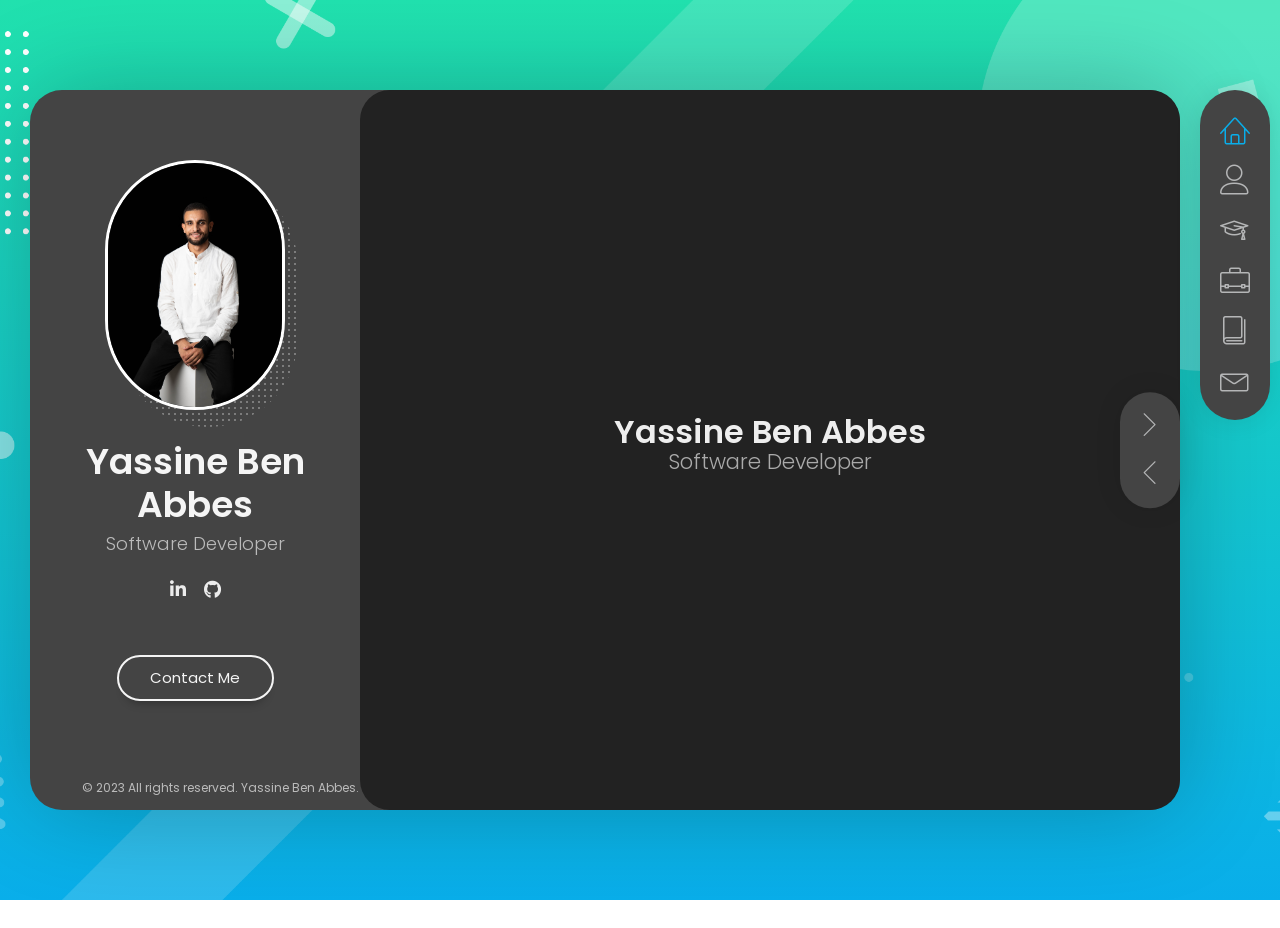
==== index.html @ 34793ca0 "first blog commit" ====
<!DOCTYPE html>
<html lang="en" class="no-js">
  <head>
    <meta charset="UTF-8">
    <meta http-equiv="X-UA-Compatible" content="IE=edge"> 
    <title>Yassine Ben Abbes - Portfolio</title>
    <meta name="viewport" content="width=device-width, initial-scale=1">
    <meta name="description" content="Yassine Ben Abbes - Web Developer Portfolio">
    <meta name="keywords" content="web developer, portfolio, Yassine Ben Abbes">
    <meta name="author" content="Yassine Ben Abbes">
    <link rel="shortcut icon" href="favicon.ico">



    <link rel="stylesheet" href="css/reset.css" type="text/css">
    <link rel="stylesheet" href="css/bootstrap-grid.min.css" type="text/css">
    <link rel="stylesheet" href="css/animations.css" type="text/css">
    <link rel="stylesheet" href="css/perfect-scrollbar.css" type="text/css">
    <link rel="stylesheet" href="css/owl.carousel.css" type="text/css">
    <link rel="stylesheet" href="css/magnific-popup.css" type="text/css">
    <link rel="stylesheet" href="css/main.css" type="text/css">

    <script src="js/modernizr.custom.js"></script>
  </head>

  <body>
    <!-- Animated Background -->
    <div class="lm-animated-bg" style="background-image: url(img/main_bg.png);"></div>
    <!-- /Animated Background -->

    <!-- Loading animation -->
    <div class="preloader">
      <div class="preloader-animation">
        <div class="preloader-spinner"></div>
      </div>
    </div>
    <!-- /Loading animation -->

    <div class="page">
      <div class="page-content">
        
        <header id="site_header" class="header mobile-menu-hide">
          <div class="header-content">
            <div class="header-photo">
              <img src="img/profile.jpg" alt="Yassine ben abbes">
            </div>
            <div class="header-titles">
              <h2>Yassine Ben Abbes</h2>
              <h4>Software Developer</h4>
            </div>
          </div>
          
          <ul class="main-menu">
            <li class="active">
              <a href="#home" class="nav-anim">
                <span class="menu-icon lnr lnr-home"></span>
                <span class="link-text">Home</span>
              </a>
            </li>
            <li>
              <a href="#about-me" class="nav-anim">
                <span class="menu-icon lnr lnr-user"></span>
                <span class="link-text">About Me</span>
              </a>
            </li>
            <li>
              <a href="#resume" class="nav-anim">
                <span class="menu-icon lnr lnr-graduation-hat"></span>
                <span class="link-text">Resume</span>
              </a>
            </li>
            <li>
              <a href="#portfolio" class="nav-anim">
                <span class="menu-icon lnr lnr-briefcase"></span>
                <span class="link-text">Portfolio</span>
              </a>
            </li>
            <li>
              <a href="#blog" class="nav-anim">
                <span class="menu-icon lnr lnr-book"></span>
                <span class="link-text">Blog</span>
              </a>
            </li>
            <li>
              <a href="#contact" class="nav-anim">
                <span class="menu-icon lnr lnr-envelope"></span>
                <span class="link-text">Contact</span>
              </a>
            </li>
          </ul>
          
          <div class="social-links">
            <ul>
              <li><a href="https://www.linkedin.com/in/yassine-benabbes/" target="_blank" rel="noopener noreferrer"><i class="fab fa-linkedin-in"></i></a></li>
              <li><a href="https://github.com/yassinebenabbes" target="_blank" rel="noopener noreferrer"><i class="fab fa-github"></i></a></li>
            </ul>
          </div>
          
          <div class="header-buttons">
            <a href="#contact" class="btn btn-primary">Contact Me</a>
          </div>
          
          <div class="copyrights">
            &copy; 2023 All rights reserved. Yassine Ben Abbes.
          </div>
        </header>
        
        <!-- Rest of your website content goes here -->
        
    

          <!-- Mobile Navigation -->
          <div class="menu-toggle">
            <span></span>
            <span></span>
            <span></span>
          </div>
          <!-- End Mobile Navigation -->

          <!-- Arrows Nav -->
          <div class="container">
          <div class="lmpixels-arrows-nav">
            <div class="lmpixels-arrow-right"><i class="lnr lnr-chevron-right"></i></div>
            <div class="lmpixels-arrow-left"><i class="lnr lnr-chevron-left"></i></div>
          </div>
          </div>
          <!-- End Arrows Nav -->

          <div class="content-area">
            <div class="animated-sections">
              <!-- Home Subpage -->
              <section data-id="home" class="animated-section start-page">
                <div class="section-content vcentered">
                  <div class="row">
                    <div class="col-sm-12 col-md-12 col-lg-12">
                      <div class="title-block">
                        <h1>Yassine Ben Abbes</h1>
                        <div class="owl-carousel text-rotation">
                          <div class="item">
                            <div class="sp-subtitle">Software Developer</div>
                          </div>
                          <div class="item">
                            <div class="sp-subtitle">Frontend Developer</div>
                          </div>
                          <div class="item">
                            <div class="sp-subtitle">Backend Developer</div> 
                          </div>
                        </div>
                      </div>
                    </div>
                  </div>
                </div>
              </section>
              <!-- End of Home Subpage -->

              <!-- About Me Subpage -->
              <section data-id="about-me" class="animated-section">
                <div class="page-title">
                  <h2>About <span>Me</span></h2>
                </div>
              
                <div class="section-content">
                  <!-- Personal Information -->
                  <div class="row">
                    <div class="col-xs-12 col-sm-7">
                      <p>Welcome to my portfolio website! I'm Yassine, a passionate and dedicated software developer with 3 years of experience. I have a deep love for coding and a strong desire to create innovative solutions that make a positive impact on people's lives.</p>
                    </div>
              
                    <div class="col-xs-12 col-sm-5">
                      <div class="info-list">
                        <ul>
                          <li>
                            <span class="title">Age</span>
                            <span class="value">24</span>
                          </li>
              
                          <li>
                            <span class="title">Residence</span>
                            <span class="value">France</span>
                          </li>
              
                          <li>
                            <span class="title">Email</span> <!-- Corrected spelling from "e-mail" to "Email" -->
                            <span class="value">Benabbesy41@gmail.com</span>
                          </li>
              
                          <li>
                            <span class="title">Phone</span>
                            <span class="value">+33 7 48 34 72 83</span>
                          </li>
                        </ul>
                      </div>
                    </div>
                  </div>
                  <!-- End of Personal Information -->
              
                  <div class="white-space-50"></div>
              
                  <!-- Services -->
                  <div class="row">
                    <div class="col-xs-12 col-sm-12">
                      <div class="block-title">
                        <h3>What <span>I Do</span></h3>
                      </div>
                    </div>
                  </div>
              
                  <div class="row">
                    <div class="col-xs-12 col-sm-6">
                      <div class="col-inner">
                        <div class="info-list-w-icon">
                          <div class="info-block-w-icon">
                            <div class="ci-icon">
                              <i class="lnr lnr-screen"></i>
                            </div>
                            <div class="ci-text">
                              <h4>Full-Stack Development</h4>
                              <p>I specialize in creating end-to-end web applications, seamlessly combining the front-end user interface with a robust and scalable back-end architecture. From designing intuitive user experiences to implementing efficient database management, I ensure a comprehensive solution that meets the needs of both clients and end-users.</p>
                            </div>
                          </div>
                          <div class="info-block-w-icon">
                            <div class="ci-icon">
                              <i class="lnr lnr-code"></i>
                            </div>
                            <div class="ci-text">
                              <h4>API Development and Integration</h4>
                              <p>I specialize in building robust APIs and integrating them seamlessly with various systems. By designing and implementing APIs, I enable efficient data exchange, integration with third-party services, and the creation of powerful and scalable applications. I pay meticulous attention to security, documentation, and performance optimization to ensure the smooth flow of data between different platforms.</p>
                            </div>
                          </div>
                        </div>
                      </div>
                    </div>
              
                    <div class="col-xs-12 col-sm-6">
                      <div class="col-inner">
                        <div class="info-list-w-icon">
                          <div class="info-block-w-icon">
                            <div class="ci-icon">
                              <i class="lnr lnr-smartphone"></i>
                            </div>
                            <div class="ci-text">
                              <h4>Mobile App Development</h4>
                              <p>With a focus on creating exceptional user experiences, I develop innovative and feature-rich mobile applications for both iOS and Android platforms. Leveraging the latest tools and technologies, I transform ideas into fully functional apps that are intuitive, visually appealing, and optimized for performance.</p>
                            </div>
                          </div>
                          <div class="info-block-w-icon">
                            <div class="ci-icon">
                              <i class="lnr lnr-database"></i>
                            </div>
                            <div class="ci-text">
                              <h4>Database Management</h4>
                              <p>I design and optimize database architectures, ensuring efficient data storage, retrieval, and management for scalable applications.</p>
                            </div>
                          </div>
                        </div>
                      </div>
                    </div>
                  </div>
                  <!-- End of Services -->
              
                  <div class="white-space-20"></div>
              
                  <!-- Testimonials -->
                  <!-- You can add a testimonials section here if desired -->
                  <!-- End of Testimonials -->
              
                  <!-- Clients -->
                  <!-- 
                  <div class="row">
                    <div class="col-xs-12 col-sm-12">
                      <div class="block-title">
                        <h3>Clients</h3>
                      </div>
                    </div>
                  </div>
              
                  <div class="row">
                    <div class="col-xs-12 col-sm-12">
                      <div class="clients owl-carousel">
                        <div class="client-block">
                          <a href="#" target="_blank" title="Logo">
                            <img src="img/clients/client-1.png" alt="Logo">
                          </a>
                        </div>
              
                        <div class="client-block">
                          <a href="#" target="_blank" title="Logo">
                            <img src="img/clients/client-2.png" alt="Logo">
                          </a>
                        </div>
              
                        <div class="client-block">
                          <a href="#" target="_blank" title="Logo">
                            <img src="img/clients/client-3.png" alt="Logo">
                          </a>
                        </div>
              
                        <div class="client-block">
                          <a href="#" target="_blank" title="Logo">
                            <img src="img/clients/client-4.png" alt="Logo">
                          </a>
                        </div>
              
                        <div class="client-block">
                          <a href="#" target="_blank" title="Logo">
                            <img src="img/clients/client-5.png" alt="Logo">
                          </a>
                        </div>
              
                        <div class="client-block">
                          <a href="#" target="_blank" title="Logo">
                            <img src="img/clients/client-6.png" alt="Logo">
                          </a>
                        </div>
              
                        <div class="client-block">
                          <a href="#" target="_blank" title="Logo">
                            <img src="img/clients/client-7.png" alt="Logo">
                          </a>
                        </div>
                      </div>
                    </div>
                  </div> 
                  -->
                  <!-- End of Clients -->
              
                  <!-- Pricing -->
                  <!-- 
                  <div class="row">
                    <div class="col-xs-12 col-sm-12">
                      <div class="block-title">
                        <h3>Pricing</h3>
                      </div>
                    </div>
                  </div>
              
                  <div class="row">
                    <div class="col-xs-12 col-sm-12">
                      <div class="fw-pricing clearfix row">
                        <div class="fw-package-wrap col-md-6">
                          <div class="fw-package">
                            <div class="fw-heading-row">
                              <span>Silver</span>
                            </div>
                            <div class="fw-pricing-row">
                              <span>$64</span>
                              <small>per month</small>
                            </div>
                            <div class="fw-button-row">
                              <a href="#" target="_self" class="btn btn-secondary">Free Trial</a>
                            </div>
                            <div class="fw-default-row">Lorem ipsum dolor</div>
                            <div class="fw-default-row">Pellentesque scelerisque</div>
                            <div class="fw-default-row">Morbi eu sagittis</div>
                          </div>
                        </div>
                        <div class="fw-package-wrap col-md-6 highlight-col">
                          <div class="fw-package">
                            <div class="fw-heading-row">
                              <span>Gold</span>
                            </div>
                            <div class="fw-pricing-row">
                              <span>$128</span>
                              <small>per month</small>
                            </div>
                            <div class="fw-button-row">
                              <a href="#" target="_self" class="btn btn-primary">Free Trial</a>
                            </div>
                            <div class="fw-default-row">Lorem ipsum dolor</div>
                            <div class="fw-default-row">Pellentesque scelerisque</div>
                            <div class="fw-default-row">Morbi eu sagittis</div>
                            <div class="fw-default-row">Donec non diam</div>
                            <div class="fw-default-row"></div>
                          </div>
                        </div>
                      </div>
                    </div>
                  </div> 
                  -->
                  <!-- End of Pricing -->
              
                  <div class="white-space-50"></div>
              
                  <!-- Fun Facts -->
                  <div class="row">
                    <div class="col-xs-12 col-sm-12">
                      <div class="block-title">
                        <h3>Fun <span>Facts</span></h3>
                      </div>
                    </div>
                  </div>
              
                  <div class="row">
                    <div class="col-xs-12 col-sm-4">
                      <div class="fun-fact gray-default">
                        <i class="lnr lnr-heart"></i>
                        <h4>Happy Clients</h4>
                        <span class="fun-fact-block-value">18</span>
                        <span class="fun-fact-block-text"></span>
                      </div>
                    </div>
              
                    <div class="col-xs-12 col-sm-4">
                      <div class="fun-fact gray-default">
                        <i class="lnr lnr-clock"></i>
                        <h4>Working Hours</h4>
                        <span class="fun-fact-block-value">8760</span>
                        <span class="fun-fact-block-text"></span>
                      </div>
                    </div>
              
                    <div class="col-xs-12 col-sm-4">
                      <div class="fun-fact gray-default">
                        <i class="lnr lnr-cloud-upload"></i>
                        <h4>Contributions</h4>
                        <span class="fun-fact-block-value">827</span>
                        <span class="fun-fact-block-text"></span>
                      </div>
                    </div>
                  </div>
                  <!-- End of Fun Facts -->
              
                </div>
              </section>
              
              <!-- End of About Me Subpage -->

              <!-- Resume Subpage -->
              <section data-id="resume" class="animated-section">
                <div class="page-title">
                  <h2>Resume</h2>
                </div>

                <div class="section-content">

                  <div class="row">
                    <div class="col-xs-12 col-sm-7">

                      <div class="block-title">
                        <h3>Education</h3>
                      </div>
                      <div class="timeline timeline-second-style clearfix">

                      <div class="timeline-item clearfix">
                        <div class="left-part">
                          <h5 class="item-period">2023 - Current</h5>
                          <span class="item-company">Université Toulouse - Jean Jaurès, France</span>
                        </div>
                        <div class="divider"></div>
                        <div class="right-part">
                          <h4 class="item-title">Master 2</h4>
                          <p>Ingénierie de l'Information Numérique (I2N).</p>
                        </div>
                      </div>
                        <div class="timeline-item clearfix">
                          <div class="left-part">
                            <h5 class="item-period">2021</h5>
                            <span class="item-company">Nanjing University of Posts and Telecommunications, CHINA</span>
                          </div>
                          <div class="divider"></div>
                          <div class="right-part">
                            <h4 class="item-title">Master</h4>
                            <p>Computer Science & Technology Research Area Ai-Natural Language Processing</p>
                          </div>
                        </div>

                        <div class="timeline-item clearfix">
                          <div class="left-part">
                            <h5 class="item-period">2020</h5>
                            <span class="item-company">Mohammed V University in Rabat, Morocco</span>
                          </div>
                          <div class="divider"></div>
                          <div class="right-part">
                            <h4 class="item-title">Master 1</h4>
                            <p>Intelligent Processing System IPS.</p>
                          </div>
                        </div>
                        <div class="timeline-item clearfix">
                          <div class="left-part">
                            <h5 class="item-period">2019-2020</h5>
                            <span class="item-company">Higher School of Technology Sale, Morocco</span>
                          </div>
                          <div class="divider"></div>
                          <div class="right-part">
                            <h4 class="item-title">Bachelor</h4>
                            <p>Information System and Big data.</p>
                          </div>
                        </div>
                        <div class="timeline-item clearfix">
                          <div class="left-part">
                            <h5 class="item-period">2017-2029</h5>
                            <span class="item-company">Technical High School Settat, Morocco</span>
                          </div>
                          <div class="divider"></div>
                          <div class="right-part">
                            <h4 class="item-title">Advanced Technician's Certificate</h4>
                            <p>Information Systems Development</p>
                          </div>
                        </div>
                      </div>
                      

                      <div class="white-space-50"></div>

                      <div class="block-title">
                        <h3>Experience</h3>
                      </div>

                      <div class="timeline timeline-second-style clearfix">
                        <div class="timeline-item clearfix">
                          <div class="left-part">
                            <h5 class="item-period">September 2022</h5>
                            <span class="item-company">Digitalent</span>
                          </div>
                          <div class="divider"></div>
                          <div class="right-part">
                            <h4 class="item-title">Full Stack Developer</h4>
                            <p>Implementation of a Web Interface Architecture. Involved in the design of new features and the continuous improvement of the platform.
                              Developing the back-end part & front-end part to visualize the results of the solutions developed on the platform (graphs and result renderings).
                             Development skills using technologies like #Python #Flask #NuxtJS and #Devops.</p>
                          </div>
                        </div>
                        <div class="timeline-item clearfix">
                          <div class="left-part">
                            <h5 class="item-period">May 2022 - Jun 2022</h5>
                            <span class="item-company">SPS Technology, Freelance</span>
                          </div>
                          <div class="divider"></div>
                          <div class="right-part">
                            <h4 class="item-title">Full Stack Developer</h4>
                            <p>Development of an Easy-to-Use, Robust, and Modern Inventory Management Mobile Application and Website. <br>
                              Development skills using technologies like #Flutter #Laravel Lumen #Vue.js.
                            </p>
                          </div>
                        </div>

                        <div class="timeline-item clearfix">
                          <div class="left-part">
                            <h5 class="item-period">Jan 2022 - Apr 2022</h5>
                            <span class="item-company">MS INVEST (STILL MAROC), Freelance</span>
                          </div>
                          <div class="divider"></div>
                          <div class="right-part">
                            <h4 class="item-title">Full Stack Developer</h4>
                            <p>Development of a Mobile Application and Website for MS INVEST, Official Distributor of the German Brand STILL. This Solution Provides Personalized After-Sales Service
                              <br>
                              Development skills using technologies like #Flutter #Laravel Lumen #Vue.js.
                            </p>
                          </div>
                        </div>
                        
                        <div class="timeline-item clearfix">
                          <div class="left-part">
                            <h5 class="item-period">Dec 2021 - Feb 2022</h5>
                            <span class="item-company">After school, Freelance</span>
                          </div>
                          <div class="divider"></div>
                          <div class="right-part">
                            <h4 class="item-title">Web Developer</h4>
                            <p>Development and Implementation of an e-Learning Platform
                              <br>
                              Development skills using technologies like #Laravel #Vue.js.
                            </p>
                          </div>
                        </div>
                      </div>

                    </div>

                    <!-- Skills & Certificates -->
                    <div class="col-xs-12 col-sm-5">
                      <!-- Design Skills -->
                      <div class="block-title">
                        <h3>Programming <span>Languages</span></h3>
                      </div>

                      <div class="skills-info skills-second-style">
                        <!-- Skill 1 -->
                        <div class="skill clearfix">
                          <h4>JavaScript</h4>
                          <div class="skill-value">85%</div>
                        </div>
                        <div class="skill-container skill-1">
                          <div class="skill-percentage"></div>
                        </div>
                        <!-- End of Skill 1 -->
                        
                        <!-- Skill 2 -->
                        <div class="skill clearfix">
                          <h4>Python</h4>
                          <div class="skill-value">92%</div>
                        </div>
                        <div class="skill-container skill-2">
                          <div class="skill-percentage"></div>
                        </div>
                        <!-- End of Skill 2 -->
                        
                        <!-- Skill 3 -->
                        <div class="skill clearfix">
                          <h4>Java</h4>
                          <div class="skill-value">76%</div>
                        </div>
                        <div class="skill-container skill-3">
                          <div class="skill-percentage"></div>
                        </div>
                        <!-- End of Skill 3 -->
                        
                        <!-- Skill 4 -->
                        <div class="skill clearfix">
                          <h4>PHP</h4>
                          <div class="skill-value">87%</div>
                        </div>
                        <div class="skill-container skill-3">
                          <div class="skill-percentage"></div>
                        </div>
                        <!-- End of Skill 4 -->
                        <div class="skill clearfix">
                          <h4>C</h4>
                          <div class="skill-value">93%</div>
                        </div>
                        <div class="skill-container skill-3">
                          <div class="skill-percentage"></div>
                        </div>
                      </div>
                      <!-- End of Design Skills -->

                      <div class="white-space-10"></div>

                      <!-- Coding Skills -->
                      <div class="block-title">
                        <h3>Web  <span>Development</span></h3>
                      </div>
                      
                      <div class="skills-info skills-second-style">
                        <!-- Skill 5 -->
                        <div class="skill clearfix">
                          <h4>HTML5/CSS3</h4>
                          <div class="skill-value">95%</div>
                        </div>
                        <div class="skill-container skill-5">
                          <div class="skill-percentage"></div>
                        </div>
                        <!-- End of Skill 5 -->

                        <!-- Skill 6 -->
                        <div class="skill clearfix">
                          <h4>JavaScript frameworks (VUE.JS)</h4>
                          <div class="skill-value">90%</div>
                        </div>
                        <div class="skill-container skill-6">
                          <div class="skill-percentage"></div>
                        </div>
                        <!-- End of Skill 6 -->
                        
                        <!-- Skill 7 -->
                        <div class="skill clearfix">
                          <h4>Responsive web design</h4>
                          <div class="skill-value">85%</div>
                        </div>
                        <div class="skill-container skill-7">
                          <div class="skill-percentage"></div>
                        </div>
                        <!-- End of Skill 7 -->
                        
                        <!-- Skill 8 -->
                        <div class="skill clearfix">
                          <h4>RESTful APIs</h4>
                          <div class="skill-value">91%</div>
                        </div>
                        <div class="skill-container skill-8">
                          <div class="skill-percentage"></div>
                        </div>
                        <!-- End of Skill 8 -->

                        <!-- Skill 9 -->
                      
                        <!-- End of Skill 9 -->
                      </div>
                      <!-- End of Coding Skills -->
                      

                      <div class="white-space-10"></div>

                      <!-- Coding Skills -->
                      <div class="block-title">
                        <h3>Backend   <span>Development</span></h3>
                      </div>
                      
                      <div class="skills-info skills-second-style">
                        <!-- Skill 5 -->
                        <div class="skill clearfix">
                          <h4>PHP, Laravel, Laravel Lumen</h4>
                          <div class="skill-value">91%</div>
                        </div>
                        <div class="skill-container skill-5">
                          <div class="skill-percentage"></div>
                        </div>
                        <!-- End of Skill 5 -->

                        <!-- Skill 6 -->
                        <div class="skill clearfix">
                          <h4>Node.Js, Express.Js</h4>
                          <div class="skill-value">70%</div>
                        </div>
                        <div class="skill-container skill-6">
                          <div class="skill-percentage"></div>
                        </div>
                        <!-- End of Skill 6 -->
                        
                        <!-- Skill 7 -->
                        <div class="skill clearfix">
                          <h4>Database management (SQL, MongoDB)</h4>
                          <div class="skill-value">85%</div>
                        </div>
                        <div class="skill-container skill-7">
                          <div class="skill-percentage"></div>
                        </div>
                        <!-- End of Skill 7 -->
                        
                        <!-- Skill 8 -->
                        <div class="skill clearfix">
                          <h4>API development</h4>
                          <div class="skill-value">91%</div>
                        </div>
                        <div class="skill-container skill-8">
                          <div class="skill-percentage"></div>
                        </div>
                        <!-- End of Skill 8 -->

                        <!-- Skill 9 -->
                      
                        <!-- End of Skill 9 -->
                      </div>
                      <!-- End of Coding Skills -->

                      
                      <div class="white-space-10"></div>

                      <!-- Coding Skills -->
                      <div class="block-title">
                        <h3>Mobile App   <span>Development</span></h3>
                      </div>
                      
                      <div class="skills-info skills-second-style">
                        <!-- Skill 5 -->
                        <div class="skill clearfix">
                          <h4>Cross-platform frameworks (Flutter)</h4>
                          <div class="skill-value">91%</div>
                        </div>
                        <div class="skill-container skill-5">
                          <div class="skill-percentage"></div>
                        </div>
                        <!-- End of Skill 5 -->

                        <!-- Skill 6 -->
                        
                        <!-- End of Skill 6 -->
                        
                        <!-- Skill 7 -->
                        
                        <!-- End of Skill 7 -->
                        
                        <!-- Skill 8 -->
                        
                        <!-- End of Skill 8 -->

                      <div class="white-space-10"></div>

                      <!-- Coding Skills -->
                      <div class="block-title">
                        <h3>Dev   <span>Ops</span></h3>
                      </div>
                      
                      <div class="skills-info skills-second-style">
                        <!-- Skill 5 -->
                        <div class="skill clearfix">
                          <h4>Continuous Integration and Continuous Deployment (CI/CD)</h4>
                          <div class="skill-value">91%</div>
                        </div>
                        <div class="skill-container skill-5">
                          <div class="skill-percentage"></div>
                        </div>
                        <!-- End of Skill 5 -->

                        <!-- Skill 6 -->
                        <div class="skill clearfix">
                          <h4>Deployment tools (Docker,GIT)</h4>
                          <div class="skill-value">85%</div>
                        </div>
                        <div class="skill-container skill-6">
                          <div class="skill-percentage"></div>
                        </div>
                        <!-- End of Skill 6 -->
                        
                        <!-- Skill 7 -->
                        <div class="skill clearfix">
                          <h4>Cloud platforms (AWS)</h4>
                          <div class="skill-value">72%</div>
                        </div>
                        <div class="skill-container skill-7">
                          <div class="skill-percentage"></div>
                        </div>
                        <!-- End of Skill 7 -->
                        
                        <!-- Skill 8 -->
                       
                        <!-- End of Skill 8 -->

                        <!-- Skill 9 -->
                      
                        <!-- End of Skill 9 -->
                      </div>
                      <!-- End of Coding Skills -->
                        <!-- Skill 9 -->
                      
                        <!-- End of Skill 9 -->
                      </div>
                      <!-- End of Coding Skills -->
                      <div class="white-space-10"></div>

                      <!-- Knowledges -->
                      <div class="block-title">
                        <h3>Knowledges</h3>
                      </div>
                      
                      <ul class="knowledges">
                        <li>Machine Learning</li>
                        <li>Project management tools</li>
                        <li>Agile methodologies</li>
                        <li>Time Management</li>
                        <li>Communication</li>
                        <li>Problem-Solving</li>
                        <li>Social Networking</li>
                        <li>Flexibility</li>
                      </ul>
                      <!-- End of Knowledges -->
                      <div class="white-space-10"></div>

                      <div class="block-title">
                        <h3>Self training</h3>
                      </div>
                      
                      <ul class="knowledges">
                        <li>Spring boot</li>
                        <li>Angular</li>
                      </ul>
                    </div>
                    
                    <!-- End of Skills & Certificates -->
                  </div>

                  <div class="white-space-50"></div>

                  <!-- Certificates -->
                  <div class="row">
                    <div class="col-xs-12 col-sm-12">
                      <div class="block-title">
                        <h3>Certificates</h3>
                      </div>
                    </div>
                  </div>
                  
                  <div class="row">
                    <!-- Certificate 1 -->
                    <div class="col-xs-12 col-sm-6">
                      <div class="certificate-item clearfix">
                        <div class="certi-logo">
                          <img src="img/google.png" alt="logo">
                        </div>
                        
                        <div class="certi-content">
                          <div class="certi-title">
                            <h4>Crash Course on Python</h4>
                          </div>
                          <div class="certi-id">
                            <span>Credentiel ID: YN5PATA3BRVS</span>
                          </div>
                          <div class="certi-date">
                            <span>Sep 2022</span>
                          </div>
                          <div class="certi-company">
                            <span></span>
                          </div>
                        </div>
                      </div>
                    </div>
                    <!-- End of Certificate 1 -->

                    <!-- Certificate 2 -->
                    <div class="col-xs-12 col-sm-6">
                      <div class="certificate-item clearfix">
                        <div class="certi-logo">
                          <img src="img/dynit.jpg" alt="logo">
                        </div>
                        
                        <div class="certi-content">
                          <div class="certi-title">
                            <h4>Introduction Microsoft Azure</h4>
                          </div>
                          <div class="certi-company">
                            <span></span>
                          </div>
                        </div>
                      </div>
                    </div>
                    <!-- End of Certificate 2 -->

                    <div class="col-xs-12 col-sm-6">
                      <div class="certificate-item clearfix">
                        <div class="certi-logo">
                          <img src="img/datacamp.PNG" alt="logo">
                        </div>
                        
                        <div class="certi-content">
                          <div class="certi-title">
                            <h4>Associate SQL Certificate</h4>
                          </div>
                          <div class="certi-company">
                            <span></span>
                          </div>
                        </div>
                      </div>
                    </div>

                  </div>
                  <!-- End of Certificates -->
                </div>
              </section>
              <!-- End of Resume Subpage -->

              <!-- Portfolio Subpage -->
              <section data-id="portfolio" class="animated-section">
                <div class="page-title">
                  <h2>Portfolio</h2>
                </div>

                <div class="section-content">

                  <div class="row">
                    <div class="col-xs-12 col-sm-12">
                      <!-- Portfolio Content -->
                      <div class="portfolio-content">

                     

                        <!-- Portfolio Grid -->
                        <div class="portfolio-grid three-columns">
                          
                          

                          <figure class="item standard" data-groups='["category_all", "category_detailed"]'>
                            <div class="portfolio-item-img">
                              <img src="img/projects/msinvest/carousel.png" alt="Media Project 2" title="" />
                              <a href="portfolio-1.html" class="ajax-page-load"></a>
                            </div>

                            <i class="far fa-file-alt"></i>
                            <h4 class="name">MS INVEST</h4>
                            <span class="category">Detailed</span>
                          </figure>
                          
                         

                          <figure class="item standard" data-groups='["category_all", "category_detailed"]'>
                            <div class="portfolio-item-img">
                              <img src="img/projects/spstechno/carousel.png" alt="Media Project 1" title="" />
                              <a href="portfolio-2.html" class="ajax-page-load"></a>
                            </div>

                            <i class="far fa-file-alt"></i>
                            <h4 class="name">SPS technology</h4>
                            <span class="category">Detailed</span>
                          </figure>
                          
                          <figure class="item standard" data-groups='["category_all", "category_detailed"]'>
                            <div class="portfolio-item-img">
                              <img src="img/projects/after-school/carousel.png" alt="Media Project 1" title="" />
                              <a href="portfolio-3.html" class="ajax-page-load"></a>
                            </div>

                            <i class="far fa-file-alt"></i>
                            <h4 class="name">After School</h4>
                            <span class="category">Detailed</span>
                          </figure>
                          
                          

                          <figure class="item lbimage" data-groups='["category_all", "category_mockups"]'>
                            <div class="portfolio-item-img">
                              <img src="img/projects/upwork/carousel.png" alt="Mockup Design 1" title="" />
                              <a class="lightbox" title="Upwork Client Review" href="img/projects/upwork/Capture.PNG"></a>
                            </div>  

                            <i class="far fa-image"></i>
                            <h4 class="name">Upwork </h4>
                            <span class="category">upwork</span>
                          </figure>

                          
                        </div>
                      </div>
                      <!-- End of Portfolio Content -->
                    </div>
                  </div>
                </div>
              </section>
              <!-- End of Portfolio Subpage -->

              <!-- Blog Subpage -->
              <section data-id="blog" class="animated-section">
                <div class="page-title">
                  <h2>Blog</h2>
                </div>

                <div class="section-content">
                  <div class="row">
                    <div class="col-xs-12 col-sm-12">
                      <div class="blog-masonry two-columns clearfix">
                        
                        <!-- Blog Post 1 -->
                        <div class="item post-1">
                          <div class="blog-card">
                            <div class="media-block">
                              <div class="category">
                                <a href="#" title="View all posts in Design">Full Stack Dev</a>
                              </div>
                              <a href="blog-post-1.html">
                                <img src="img/blog/blog_tips_increase_performance.png" class="size-blog-masonry-image-two-c" alt="Advanced Performance Optimization in Full Stack Development: Expert Tips" title="" />
                                <div class="mask"></div>
                              </a>
                            </div>
                            <div class="post-info">
                              <div class="post-date">15 Mar 2024</div>
                              <a href="blog-post-1.html">
                                <h4 class="blog-item-title">Advanced Performance Optimization in Full Stack Development: Expert Tips</h4>
                              </a>
                            </div>
                          </div>
                        </div>
                        <!-- End of Blog Post 1 -->

                        <!-- Blog Post 2 -->
                       
                        <!-- End of Blog Post 2 -->

                        <!-- Blog Post 3 -->
                        
                        <!-- End of Blog Post 3 -->

                        <!-- Blog Post 4 -->
                       
                        <!-- End of Blog Post 4 -->
                      </div>
                    </div>
                  </div>
                </div>


              </section>
              <!-- End of Blog Subpage -->

              <!-- Contact Subpage -->
              <section data-id="contact" class="animated-section">
                <div class="page-title">
                  <h2>Contact</h2>
                </div>

                <div class="section-content">

                  <div class="row">
                    <!-- Contact Info -->
                    <div class="col-xs-12 col-sm-4">
                      <div class="lm-info-block gray-default">
                        <i class="lnr lnr-map-marker"></i>
                        <h4>France</h4>
                        <span class="lm-info-block-value"></span>
                        <span class="lm-info-block-text"></span>
                      </div>

                      <div class="lm-info-block gray-default">
                        <i class="lnr lnr-phone-handset"></i>
                        <h4>+33 7 48 34 72 83</h4>
                        <span class="lm-info-block-value"></span>
                        <span class="lm-info-block-text"></span>
                      </div>

                      <div class="lm-info-block gray-default">
                        <i class="lnr lnr-envelope"></i>
                        <h4>benabbesy41@gmail.com</h4>
                        <span class="lm-info-block-value"></span>
                        <span class="lm-info-block-text"></span>
                      </div>

                      <div class="lm-info-block gray-default">
                        <i class="lnr lnr-checkmark-circle"></i>
                        <h4>Freelance Available</h4>
                        <span class="lm-info-block-value"></span>
                        <span class="lm-info-block-text"></span>
                      </div>


                    </div>
                    <!-- End of Contact Info -->

                    <!-- Contact Form -->
                    <div class="col-xs-12 col-sm-8">
                      <div id="map" class="map">
                          <div class="lmpixels-map">
                            <iframe frameborder="0" scrolling="no" marginheight="0" marginwidth="0"   src="https://www.google.com/maps/embed?pb=!1m18!1m12!1m3!1d1148819.1416072063!2d2.213749!3d46.227638!2m3!1f0!2f0!3f0!3m2!1i1024!2i768!4f13.1!3m3!1m2!1s0xd54a02933785731%3A0x6bfd3f96c747d9f7!2sFrance!5e0!3m2!1sen!2sus!4v1632141414960!5m2!1sen!2sus"
                            ></iframe>
                            </div>
                      </div>
                      <div class="block-title">
                        <h3>How Can I <span>Help You?</span></h3>
                      </div>

                      <form  action="https://formspree.io/f/mknaljoa" method="post">


                        <div class="controls two-columns">
                          <div class="fields clearfix">
                            <div class="left-column">
                              <div class="form-group form-group-with-icon">
                                <input id="form_name" type="text" name="name" class="form-control" placeholder="" required="required" data-error="Name is required.">
                                <label>Full Name</label>
                                <div class="form-control-border"></div>
                                <div class="help-block with-errors"></div>
                              </div>

                              <div class="form-group form-group-with-icon">
                                <input id="form_email" type="email" name="email" class="form-control" placeholder="" required="required" data-error="Valid email is required.">
                                <label>Email Address</label>
                                <div class="form-control-border"></div>
                                <div class="help-block with-errors"></div>
                              </div>

                              <div class="form-group form-group-with-icon">
                                <input id="form_subject" type="text" name="subject" class="form-control" placeholder="" required="required" data-error="Subject is required.">
                                <label>Subject</label>
                                <div class="form-control-border"></div>
                                <div class="help-block with-errors"></div>
                              </div>
                            </div>
                            <div class="right-column">
                              <div class="form-group form-group-with-icon">
                                <textarea id="form_message" name="message" class="form-control" placeholder="" rows="7" required="required" data-error="Please, leave me a message."></textarea>
                                <label>Message</label>
                                <div class="form-control-border"></div>
                                <div class="help-block with-errors"></div>
                              </div>
                            </div>
                          </div>

      
                          <input type="submit"  value="Send message">
                        </div>
                      </form>
                    </div>
                    <!-- End of Contact Form -->
                  </div>

                </div>
              </section>
              <!-- End of Contact Subpage -->
            </div>
          </div>

      </div>
    </div>

    <script src="js/jquery-2.1.3.min.js"></script>
    <script src="js/animating.js"></script>

    <script src="js/imagesloaded.pkgd.min.js"></script>
    <script src='https://www.google.com/recaptcha/api.js'></script>

    <script src='js/perfect-scrollbar.min.js'></script>
    <script src='js/jquery.shuffle.min.js'></script>
    <script src='js/masonry.pkgd.min.js'></script>
    <script src='js/owl.carousel.min.js'></script>
    <script src="js/jquery.magnific-popup.min.js"></script>

    <script src="js/validator.js"></script>
    <script src="js/main.js"></script>
  <script defer src="https://static.cloudflareinsights.com/beacon.min.js/v52afc6f149f6479b8c77fa569edb01181681764108816" integrity="sha512-jGCTpDpBAYDGNYR5ztKt4BQPGef1P0giN6ZGVUi835kFF88FOmmn8jBQWNgrNd8g/Yu421NdgWhwQoaOPFflDw==" data-cf-beacon='{"rayId":"7d1832fce969867a","version":"2023.4.0","r":1,"b":1,"token":"94b99c0576dc45bf9d669fb5e9256829","si":100}' crossorigin="anonymous"></script>


</body>
</html>
---- css/animations.css ----
.animated-section-moveToLeft{-webkit-animation:moveToLeft .6s ease both;animation:moveToLeft .6s ease both}.animated-section-moveFromLeft{-webkit-animation:moveFromLeft .6s ease both;animation:moveFromLeft .6s ease both}.animated-section-moveToRight{-webkit-animation:moveToRight .6s ease both;animation:moveToRight .6s ease both}.animated-section-moveFromRight{-webkit-animation:moveFromRight .6s ease both;animation:moveFromRight .6s ease both}.animated-section-moveToTop{-webkit-animation:moveToTop .6s ease both;animation:moveToTop .6s ease both}.animated-section-moveFromTop{-webkit-animation:moveFromTop .6s ease both;animation:moveFromTop .6s ease both}.animated-section-moveToBottom{-webkit-animation:moveToBottom .6s ease both;animation:moveToBottom .6s ease both}.animated-section-moveFromBottom{-webkit-animation:moveFromBottom .6s ease both;animation:moveFromBottom .6s ease both}.animated-section-fade{-webkit-animation:fade .7s ease both;animation:fade .7s ease both}.animated-section-moveToLeftFade{-webkit-animation:moveToLeftFade .7s ease both;animation:moveToLeftFade .7s ease both}.animated-section-moveFromLeftFade{-webkit-animation:moveFromLeftFade .7s ease both;animation:moveFromLeftFade .7s ease both}.animated-section-moveToRightFade{-webkit-animation:moveToRightFade .7s ease both;animation:moveToRightFade .7s ease both}.animated-section-moveFromRightFade{-webkit-animation:moveFromRightFade .7s ease both;animation:moveFromRightFade .7s ease both}.animated-section-moveToTopFade{-webkit-animation:moveToTopFade .7s ease both;animation:moveToTopFade .7s ease both}.animated-section-moveFromTopFade{-webkit-animation:moveFromTopFade .7s ease both;animation:moveFromTopFade .7s ease both}.animated-section-moveToBottomFade{-webkit-animation:moveToBottomFade .7s ease both;animation:moveToBottomFade .7s ease both}.animated-section-moveFromBottomFade{-webkit-animation:moveFromBottomFade .7s ease both;animation:moveFromBottomFade .7s ease both}.animated-section-moveToLeftEasing{-webkit-animation:moveToLeft .7s ease-in-out both;animation:moveToLeft .7s ease-in-out both}.animated-section-moveToRightEasing{-webkit-animation:moveToRight .7s ease-in-out both;animation:moveToRight .7s ease-in-out both}.animated-section-moveToTopEasing{-webkit-animation:moveToTop .7s ease-in-out both;animation:moveToTop .7s ease-in-out both}.animated-section-moveToBottomEasing{-webkit-animation:moveToBottom .7s ease-in-out both;animation:moveToBottom .7s ease-in-out both}@-webkit-keyframes moveToLeft{from{}to{-webkit-transform:translateX(-100%)}}@keyframes moveToLeft{from{}to{-webkit-transform:translateX(-100%);transform:translateX(-100%)}}@-webkit-keyframes moveFromLeft{from{-webkit-transform:translateX(-100%)}}@keyframes moveFromLeft{from{-webkit-transform:translateX(-100%);transform:translateX(-100%)}}@-webkit-keyframes moveToRight{from{}to{-webkit-transform:translateX(100%)}}@keyframes moveToRight{from{}to{-webkit-transform:translateX(100%);transform:translateX(100%)}}@-webkit-keyframes moveFromRight{from{-webkit-transform:translateX(100%)}}@keyframes moveFromRight{from{-webkit-transform:translateX(100%);transform:translateX(100%)}}@-webkit-keyframes moveToTop{from{}to{-webkit-transform:translateY(-100%)}}@keyframes moveToTop{from{}to{-webkit-transform:translateY(-100%);transform:translateY(-100%)}}@-webkit-keyframes moveFromTop{from{-webkit-transform:translateY(-100%)}}@keyframes moveFromTop{from{-webkit-transform:translateY(-100%);transform:translateY(-100%)}}@-webkit-keyframes moveToBottom{from{}to{-webkit-transform:translateY(100%)}}@keyframes moveToBottom{from{}to{-webkit-transform:translateY(100%);transform:translateY(100%)}}@-webkit-keyframes moveFromBottom{from{-webkit-transform:translateY(100%)}}@keyframes moveFromBottom{from{-webkit-transform:translateY(100%);transform:translateY(100%)}}@-webkit-keyframes fade{from{}to{opacity:.3}}@keyframes fade{from{}to{opacity:.3}}@-webkit-keyframes moveToLeftFade{from{}to{opacity:.3;-webkit-transform:translateX(-100%)}}@keyframes moveToLeftFade{from{}to{opacity:.3;-webkit-transform:translateX(-100%);transform:translateX(-100%)}}@-webkit-keyframes moveFromLeftFade{from{opacity:.3;-webkit-transform:translateX(-100%)}}@keyframes moveFromLeftFade{from{opacity:.3;-webkit-transform:translateX(-100%);transform:translateX(-100%)}}@-webkit-keyframes moveToRightFade{from{}to{opacity:.3;-webkit-transform:translateX(100%)}}@keyframes moveToRightFade{from{}to{opacity:.3;-webkit-transform:translateX(100%);transform:translateX(100%)}}@-webkit-keyframes moveFromRightFade{from{opacity:.3;-webkit-transform:translateX(100%)}}@keyframes moveFromRightFade{from{opacity:.3;-webkit-transform:translateX(100%);transform:translateX(100%)}}@-webkit-keyframes moveToTopFade{from{}to{opacity:.3;-webkit-transform:translateY(-100%)}}@keyframes moveToTopFade{from{}to{opacity:.3;-webkit-transform:translateY(-100%);transform:translateY(-100%)}}@-webkit-keyframes moveFromTopFade{from{opacity:.3;-webkit-transform:translateY(-100%)}}@keyframes moveFromTopFade{from{opacity:.3;-webkit-transform:translateY(-100%);transform:translateY(-100%)}}@-webkit-keyframes moveToBottomFade{from{}to{opacity:.3;-webkit-transform:translateY(100%)}}@keyframes moveToBottomFade{from{}to{opacity:.3;-webkit-transform:translateY(100%);transform:translateY(100%)}}@-webkit-keyframes moveFromBottomFade{from{opacity:.3;-webkit-transform:translateY(100%)}}@keyframes moveFromBottomFade{from{opacity:.3;-webkit-transform:translateY(100%);transform:translateY(100%)}}.animated-section-scaleDown{-webkit-animation:scaleDown .7s ease both;animation:scaleDown .7s ease both}.animated-section-scaleUp{-webkit-animation:scaleUp .7s ease both;animation:scaleUp .7s ease both}.animated-section-scaleUpDown{-webkit-animation:scaleUpDown .5s ease both;animation:scaleUpDown .5s ease both}.animated-section-scaleDownUp{-webkit-animation:scaleDownUp .5s ease both;animation:scaleDownUp .5s ease both}.animated-section-scaleDownCenter{-webkit-animation:scaleDownCenter .4s ease-in both;animation:scaleDownCenter .4s ease-in both}.animated-section-scaleUpCenter{-webkit-animation:scaleUpCenter .4s ease-out both;animation:scaleUpCenter .4s ease-out both}@-webkit-keyframes scaleDown{from{}to{opacity:0;-webkit-transform:scale(.8)}}@keyframes scaleDown{from{}to{opacity:0;-webkit-transform:scale(.8);transform:scale(.8)}}@-webkit-keyframes scaleUp{from{opacity:0;-webkit-transform:scale(.8)}}@keyframes scaleUp{from{opacity:0;-webkit-transform:scale(.8);transform:scale(.8)}}@-webkit-keyframes scaleUpDown{from{opacity:0;-webkit-transform:scale(1.2)}}@keyframes scaleUpDown{from{opacity:0;-webkit-transform:scale(1.2);transform:scale(1.2)}}@-webkit-keyframes scaleDownUp{from{}to{opacity:0;-webkit-transform:scale(1.2)}}@keyframes scaleDownUp{from{}to{opacity:0;-webkit-transform:scale(1.2);transform:scale(1.2)}}@-webkit-keyframes scaleDownCenter{from{}to{opacity:0;-webkit-transform:scale(.7)}}@keyframes scaleDownCenter{from{}to{opacity:0;-webkit-transform:scale(.7);transform:scale(.7)}}@-webkit-keyframes scaleUpCenter{from{opacity:0;-webkit-transform:scale(.7)}}@keyframes scaleUpCenter{from{opacity:0;-webkit-transform:scale(.7);transform:scale(.7)}}.animated-section-rotateRightSideFirst{-webkit-transform-origin:0% 50%;transform-origin:0% 50%;-webkit-animation:rotateRightSideFirst .8s both ease-in;animation:rotateRightSideFirst .8s both ease-in}.animated-section-rotateLeftSideFirst{-webkit-transform-origin:100% 50%;transform-origin:100% 50%;-webkit-animation:rotateLeftSideFirst .8s both ease-in;animation:rotateLeftSideFirst .8s both ease-in}.animated-section-rotateTopSideFirst{-webkit-transform-origin:50% 100%;transform-origin:50% 100%;-webkit-animation:rotateTopSideFirst .8s both ease-in;animation:rotateTopSideFirst .8s both ease-in}.animated-section-rotateBottomSideFirst{-webkit-transform-origin:50% 0%;transform-origin:50% 0%;-webkit-animation:rotateBottomSideFirst .8s both ease-in;animation:rotateBottomSideFirst .8s both ease-in}.animated-section-flipOutRight{-webkit-transform-origin:50% 50%;transform-origin:50% 50%;-webkit-animation:flipOutRight .5s both ease-in;animation:flipOutRight .5s both ease-in}.animated-section-flipInLeft{-webkit-transform-origin:50% 50%;transform-origin:50% 50%;-webkit-animation:flipInLeft .5s both ease-out;animation:flipInLeft .5s both ease-out}.animated-section-flipOutLeft{-webkit-transform-origin:50% 50%;transform-origin:50% 50%;-webkit-animation:flipOutLeft .5s both ease-in;animation:flipOutLeft .5s both ease-in}.animated-section-flipInRight{-webkit-transform-origin:50% 50%;transform-origin:50% 50%;-webkit-animation:flipInRight .5s both ease-out;animation:flipInRight .5s both ease-out}.animated-section-flipOutTop{-webkit-transform-origin:50% 50%;transform-origin:50% 50%;-webkit-animation:flipOutTop .5s both ease-in;animation:flipOutTop .5s both ease-in}.animated-section-flipInBottom{-webkit-transform-origin:50% 50%;transform-origin:50% 50%;-webkit-animation:flipInBottom .5s both ease-out;animation:flipInBottom .5s both ease-out}.animated-section-flipOutBottom{-webkit-transform-origin:50% 50%;transform-origin:50% 50%;-webkit-animation:flipOutBottom .5s both ease-in;animation:flipOutBottom .5s both ease-in}.animated-section-flipInTop{-webkit-transform-origin:50% 50%;transform-origin:50% 50%;-webkit-animation:flipInTop .5s both ease-out;animation:flipInTop .5s both ease-out}.animated-section-rotateFall{-webkit-transform-origin:0% 0%;transform-origin:0% 0%;-webkit-animation:rotateFall 1s both ease-in;animation:rotateFall 1s both ease-in}.animated-section-rotateOutNewspaper{-webkit-transform-origin:50% 50%;transform-origin:50% 50%;-webkit-animation:rotateOutNewspaper .5s both ease-in;animation:rotateOutNewspaper .5s both ease-in}.animated-section-rotateInNewspaper{-webkit-transform-origin:50% 50%;transform-origin:50% 50%;-webkit-animation:rotateInNewspaper .5s both ease-out;animation:rotateInNewspaper .5s both ease-out}.animated-section-rotatePushLeft{-webkit-transform-origin:0% 50%;transform-origin:0% 50%;-webkit-animation:rotatePushLeft .8s both ease;animation:rotatePushLeft .8s both ease}.animated-section-rotatePushRight{-webkit-transform-origin:100% 50%;transform-origin:100% 50%;-webkit-animation:rotatePushRight .8s both ease;animation:rotatePushRight .8s both ease}.animated-section-rotatePushTop{-webkit-transform-origin:50% 0%;transform-origin:50% 0%;-webkit-animation:rotatePushTop .8s both ease;animation:rotatePushTop .8s both ease}.animated-section-rotatePushBottom{-webkit-transform-origin:50% 100%;transform-origin:50% 100%;-webkit-animation:rotatePushBottom .8s both ease;animation:rotatePushBottom .8s both ease}.animated-section-rotatePullRight{-webkit-transform-origin:100% 50%;transform-origin:100% 50%;-webkit-animation:rotatePullRight .5s both ease;animation:rotatePullRight .5s both ease}.animated-section-rotatePullLeft{-webkit-transform-origin:0% 50%;transform-origin:0% 50%;-webkit-animation:rotatePullLeft .5s both ease;animation:rotatePullLeft .5s both ease}.animated-section-rotatePullTop{-webkit-transform-origin:50% 0%;transform-origin:50% 0%;-webkit-animation:rotatePullTop .5s both ease;animation:rotatePullTop .5s both ease}.animated-section-rotatePullBottom{-webkit-transform-origin:50% 100%;transform-origin:50% 100%;-webkit-animation:rotatePullBottom .5s both ease;animation:rotatePullBottom .5s both ease}.animated-section-rotateFoldRight{-webkit-transform-origin:0% 50%;transform-origin:0% 50%;-webkit-animation:rotateFoldRight .7s both ease;animation:rotateFoldRight .7s both ease}.animated-section-rotateFoldLeft{-webkit-transform-origin:100% 50%;transform-origin:100% 50%;-webkit-animation:rotateFoldLeft .7s both ease;animation:rotateFoldLeft .7s both ease}.animated-section-rotateFoldTop{-webkit-transform-origin:50% 100%;transform-origin:50% 100%;-webkit-animation:rotateFoldTop .7s both ease;animation:rotateFoldTop .7s both ease}.animated-section-rotateFoldBottom{-webkit-transform-origin:50% 0%;transform-origin:50% 0%;-webkit-animation:rotateFoldBottom .7s both ease;animation:rotateFoldBottom .7s both ease}.animated-section-rotateUnfoldLeft{-webkit-transform-origin:100% 50%;transform-origin:100% 50%;-webkit-animation:rotateUnfoldLeft .7s both ease;animation:rotateUnfoldLeft .7s both ease}.animated-section-rotateUnfoldRight{-webkit-transform-origin:0% 50%;transform-origin:0% 50%;-webkit-animation:rotateUnfoldRight .7s both ease;animation:rotateUnfoldRight .7s both ease}.animated-section-rotateUnfoldTop{-webkit-transform-origin:50% 100%;transform-origin:50% 100%;-webkit-animation:rotateUnfoldTop .7s both ease;animation:rotateUnfoldTop .7s both ease}.animated-section-rotateUnfoldBottom{-webkit-transform-origin:50% 0%;transform-origin:50% 0%;-webkit-animation:rotateUnfoldBottom .7s both ease;animation:rotateUnfoldBottom .7s both ease}.animated-section-rotateRoomLeftOut{-webkit-transform-origin:100% 50%;transform-origin:100% 50%;-webkit-animation:rotateRoomLeftOut .8s both ease;animation:rotateRoomLeftOut .8s both ease}.animated-section-rotateRoomLeftIn{-webkit-transform-origin:0% 50%;transform-origin:0% 50%;-webkit-animation:rotateRoomLeftIn .8s both ease;animation:rotateRoomLeftIn .8s both ease}.animated-section-rotateRoomRightOut{-webkit-transform-origin:0% 50%;transform-origin:0% 50%;-webkit-animation:rotateRoomRightOut .8s both ease;animation:rotateRoomRightOut .8s both ease}.animated-section-rotateRoomRightIn{-webkit-transform-origin:100% 50%;transform-origin:100% 50%;-webkit-animation:rotateRoomRightIn .8s both ease;animation:rotateRoomRightIn .8s both ease}.animated-section-rotateRoomTopOut{-webkit-transform-origin:50% 100%;transform-origin:50% 100%;-webkit-animation:rotateRoomTopOut .8s both ease;animation:rotateRoomTopOut .8s both ease}.animated-section-rotateRoomTopIn{-webkit-transform-origin:50% 0%;transform-origin:50% 0%;-webkit-animation:rotateRoomTopIn .8s both ease;animation:rotateRoomTopIn .8s both ease}.animated-section-rotateRoomBottomOut{-webkit-transform-origin:50% 0%;transform-origin:50% 0%;-webkit-animation:rotateRoomBottomOut .8s both ease;animation:rotateRoomBottomOut .8s both ease}.animated-section-rotateRoomBottomIn{-webkit-transform-origin:50% 100%;transform-origin:50% 100%;-webkit-animation:rotateRoomBottomIn .8s both ease;animation:rotateRoomBottomIn .8s both ease}.animated-section-rotateCubeLeftOut{-webkit-transform-origin:100% 50%;transform-origin:100% 50%;-webkit-animation:rotateCubeLeftOut .6s both ease-in;animation:rotateCubeLeftOut .6s both ease-in}.animated-section-rotateCubeLeftIn{-webkit-transform-origin:0% 50%;transform-origin:0% 50%;-webkit-animation:rotateCubeLeftIn .6s both ease-in;animation:rotateCubeLeftIn .6s both ease-in}.animated-section-rotateCubeRightOut{-webkit-transform-origin:0% 50%;transform-origin:0% 50%;-webkit-animation:rotateCubeRightOut .6s both ease-in;animation:rotateCubeRightOut .6s both ease-in}.animated-section-rotateCubeRightIn{-webkit-transform-origin:100% 50%;transform-origin:100% 50%;-webkit-animation:rotateCubeRightIn .6s both ease-in;animation:rotateCubeRightIn .6s both ease-in}.animated-section-rotateCubeTopOut{-webkit-transform-origin:50% 100%;transform-origin:50% 100%;-webkit-animation:rotateCubeTopOut .6s both ease-in;animation:rotateCubeTopOut .6s both ease-in}.animated-section-rotateCubeTopIn{-webkit-transform-origin:50% 0%;transform-origin:50% 0%;-webkit-animation:rotateCubeTopIn .6s both ease-in;animation:rotateCubeTopIn .6s both ease-in}.animated-section-rotateCubeBottomOut{-webkit-transform-origin:50% 0%;transform-origin:50% 0%;-webkit-animation:rotateCubeBottomOut .6s both ease-in;animation:rotateCubeBottomOut .6s both ease-in}.animated-section-rotateCubeBottomIn{-webkit-transform-origin:50% 100%;transform-origin:50% 100%;-webkit-animation:rotateCubeBottomIn .6s both ease-in;animation:rotateCubeBottomIn .6s both ease-in}.animated-section-rotateCarouselLeftOut{-webkit-transform-origin:100% 50%;transform-origin:100% 50%;-webkit-animation:rotateCarouselLeftOut .8s both ease;animation:rotateCarouselLeftOut .8s both ease}.animated-section-rotateCarouselLeftIn{-webkit-transform-origin:0% 50%;transform-origin:0% 50%;-webkit-animation:rotateCarouselLeftIn .8s both ease;animation:rotateCarouselLeftIn .8s both ease}.animated-section-rotateCarouselRightOut{-webkit-transform-origin:0% 50%;transform-origin:0% 50%;-webkit-animation:rotateCarouselRightOut .8s both ease;animation:rotateCarouselRightOut .8s both ease}.animated-section-rotateCarouselRightIn{-webkit-transform-origin:100% 50%;transform-origin:100% 50%;-webkit-animation:rotateCarouselRightIn .8s both ease;animation:rotateCarouselRightIn .8s both ease}.animated-section-rotateCarouselTopOut{-webkit-transform-origin:50% 100%;transform-origin:50% 100%;-webkit-animation:rotateCarouselTopOut .8s both ease;animation:rotateCarouselTopOut .8s both ease}.animated-section-rotateCarouselTopIn{-webkit-transform-origin:50% 0%;transform-origin:50% 0%;-webkit-animation:rotateCarouselTopIn .8s both ease;animation:rotateCarouselTopIn .8s both ease}.animated-section-rotateCarouselBottomOut{-webkit-transform-origin:50% 0%;transform-origin:50% 0%;-webkit-animation:rotateCarouselBottomOut .8s both ease;animation:rotateCarouselBottomOut .8s both ease}.animated-section-rotateCarouselBottomIn{-webkit-transform-origin:50% 100%;transform-origin:50% 100%;-webkit-animation:rotateCarouselBottomIn .8s both ease;animation:rotateCarouselBottomIn .8s both ease}.animated-section-rotateSidesOut{-webkit-transform-origin:-50% 50%;transform-origin:-50% 50%;-webkit-animation:rotateSidesOut .5s both ease-in;animation:rotateSidesOut .5s both ease-in}.animated-section-rotateSidesIn{-webkit-transform-origin:150% 50%;transform-origin:150% 50%;-webkit-animation:rotateSidesIn .5s both ease-out;animation:rotateSidesIn .5s both ease-out}.animated-section-rotateSlideOut{-webkit-animation:rotateSlideOut 1s both ease;animation:rotateSlideOut 1s both ease}.animated-section-rotateSlideIn{-webkit-animation:rotateSlideIn 1s both ease;animation:rotateSlideIn 1s both ease}@-webkit-keyframes rotateRightSideFirst{0%{}40%{-webkit-transform:rotateY(15deg);opacity:.8;-webkit-animation-timing-function:ease-out}100%{-webkit-transform:scale(.8) translateZ(-200px);opacity:0}}@keyframes rotateRightSideFirst{0%{}40%{-webkit-transform:rotateY(15deg);transform:rotateY(15deg);opacity:.8;-webkit-animation-timing-function:ease-out;animation-timing-function:ease-out}100%{-webkit-transform:scale(.8) translateZ(-200px);transform:scale(.8) translateZ(-200px);opacity:0}}@-webkit-keyframes rotateLeftSideFirst{0%{}40%{-webkit-transform:rotateY(-15deg);opacity:.8;-webkit-animation-timing-function:ease-out}100%{-webkit-transform:scale(.8) translateZ(-200px);opacity:0}}@keyframes rotateLeftSideFirst{0%{}40%{-webkit-transform:rotateY(-15deg);transform:rotateY(-15deg);opacity:.8;-webkit-animation-timing-function:ease-out;animation-timing-function:ease-out}100%{-webkit-transform:scale(.8) translateZ(-200px);transform:scale(.8) translateZ(-200px);opacity:0}}@-webkit-keyframes rotateTopSideFirst{0%{}40%{-webkit-transform:rotateX(15deg);opacity:.8;-webkit-animation-timing-function:ease-out}100%{-webkit-transform:scale(.8) translateZ(-200px);opacity:0}}@keyframes rotateTopSideFirst{0%{}40%{-webkit-transform:rotateX(15deg);transform:rotateX(15deg);opacity:.8;-webkit-animation-timing-function:ease-out;animation-timing-function:ease-out}100%{-webkit-transform:scale(.8) translateZ(-200px);transform:scale(.8) translateZ(-200px);opacity:0}}@-webkit-keyframes rotateBottomSideFirst{0%{}40%{-webkit-transform:rotateX(-15deg);opacity:.8;-webkit-animation-timing-function:ease-out}100%{-webkit-transform:scale(.8) translateZ(-200px);opacity:0}}@keyframes rotateBottomSideFirst{0%{}40%{-webkit-transform:rotateX(-15deg);transform:rotateX(-15deg);opacity:.8;-webkit-animation-timing-function:ease-out;animation-timing-function:ease-out}100%{-webkit-transform:scale(.8) translateZ(-200px);transform:scale(.8) translateZ(-200px);opacity:0}}@-webkit-keyframes flipOutRight{from{}to{-webkit-transform:translateZ(-1000px) rotateY(90deg);opacity:.2}}@keyframes flipOutRight{from{}to{-webkit-transform:translateZ(-1000px) rotateY(90deg);transform:translateZ(-1000px) rotateY(90deg);opacity:.2}}@-webkit-keyframes flipInLeft{from{-webkit-transform:translateZ(-1000px) rotateY(-90deg);opacity:.2}}@keyframes flipInLeft{from{-webkit-transform:translateZ(-1000px) rotateY(-90deg);transform:translateZ(-1000px) rotateY(-90deg);opacity:.2}}@-webkit-keyframes flipOutLeft{from{}to{-webkit-transform:translateZ(-1000px) rotateY(-90deg);opacity:.2}}@keyframes flipOutLeft{from{}to{-webkit-transform:translateZ(-1000px) rotateY(-90deg);transform:translateZ(-1000px) rotateY(-90deg);opacity:.2}}@-webkit-keyframes flipInRight{from{-webkit-transform:translateZ(-1000px) rotateY(90deg);opacity:.2}}@keyframes flipInRight{from{-webkit-transform:translateZ(-1000px) rotateY(90deg);transform:translateZ(-1000px) rotateY(90deg);opacity:.2}}@-webkit-keyframes flipOutTop{from{}to{-webkit-transform:translateZ(-1000px) rotateX(90deg);opacity:.2}}@keyframes flipOutTop{from{}to{-webkit-transform:translateZ(-1000px) rotateX(90deg);transform:translateZ(-1000px) rotateX(90deg);opacity:.2}}@-webkit-keyframes flipInBottom{from{-webkit-transform:translateZ(-1000px) rotateX(-90deg);opacity:.2}}@keyframes flipInBottom{from{-webkit-transform:translateZ(-1000px) rotateX(-90deg);transform:translateZ(-1000px) rotateX(-90deg);opacity:.2}}@-webkit-keyframes flipOutBottom{from{}to{-webkit-transform:translateZ(-1000px) rotateX(-90deg);opacity:.2}}@keyframes flipOutBottom{from{}to{-webkit-transform:translateZ(-1000px) rotateX(-90deg);transform:translateZ(-1000px) rotateX(-90deg);opacity:.2}}@-webkit-keyframes flipInTop{from{-webkit-transform:translateZ(-1000px) rotateX(90deg);opacity:.2}}@keyframes flipInTop{from{-webkit-transform:translateZ(-1000px) rotateX(90deg);transform:translateZ(-1000px) rotateX(90deg);opacity:.2}}@-webkit-keyframes rotateFall{0%{-webkit-transform:rotateZ(0deg)}20%{-webkit-transform:rotateZ(10deg);-webkit-animation-timing-function:ease-out}40%{-webkit-transform:rotateZ(17deg)}60%{-webkit-transform:rotateZ(16deg)}100%{-webkit-transform:translateY(100%) rotateZ(17deg)}}@keyframes rotateFall{0%{-webkit-transform:rotateZ(0deg);transform:rotateZ(0deg)}20%{-webkit-transform:rotateZ(10deg);transform:rotateZ(10deg);-webkit-animation-timing-function:ease-out;animation-timing-function:ease-out}40%{-webkit-transform:rotateZ(17deg);transform:rotateZ(17deg)}60%{-webkit-transform:rotateZ(16deg);transform:rotateZ(16deg)}100%{-webkit-transform:translateY(100%) rotateZ(17deg);transform:translateY(100%) rotateZ(17deg)}}@-webkit-keyframes rotateOutNewspaper{from{}to{-webkit-transform:translateZ(-3000px) rotateZ(360deg);opacity:0}}@keyframes rotateOutNewspaper{from{}to{-webkit-transform:translateZ(-3000px) rotateZ(360deg);transform:translateZ(-3000px) rotateZ(360deg);opacity:0}}@-webkit-keyframes rotateInNewspaper{from{-webkit-transform:translateZ(-3000px) rotateZ(-360deg);opacity:0}}@keyframes rotateInNewspaper{from{-webkit-transform:translateZ(-3000px) rotateZ(-360deg);transform:translateZ(-3000px) rotateZ(-360deg);opacity:0}}@-webkit-keyframes rotatePushLeft{from{}to{opacity:0;-webkit-transform:rotateY(90deg)}}@keyframes rotatePushLeft{from{}to{opacity:0;-webkit-transform:rotateY(90deg);transform:rotateY(90deg)}}@-webkit-keyframes rotatePushRight{from{}to{opacity:0;-webkit-transform:rotateY(-90deg)}}@keyframes rotatePushRight{from{}to{opacity:0;-webkit-transform:rotateY(-90deg);transform:rotateY(-90deg)}}@-webkit-keyframes rotatePushTop{from{}to{opacity:0;-webkit-transform:rotateX(-90deg)}}@keyframes rotatePushTop{from{}to{opacity:0;-webkit-transform:rotateX(-90deg);transform:rotateX(-90deg)}}@-webkit-keyframes rotatePushBottom{from{}to{opacity:0;-webkit-transform:rotateX(90deg)}}@keyframes rotatePushBottom{from{}to{opacity:0;-webkit-transform:rotateX(90deg);transform:rotateX(90deg)}}@-webkit-keyframes rotatePullRight{from{opacity:0;-webkit-transform:rotateY(-90deg)}}@keyframes rotatePullRight{from{opacity:0;-webkit-transform:rotateY(-90deg);transform:rotateY(-90deg)}}@-webkit-keyframes rotatePullLeft{from{opacity:0;-webkit-transform:rotateY(90deg)}}@keyframes rotatePullLeft{from{opacity:0;-webkit-transform:rotateY(90deg);transform:rotateY(90deg)}}@-webkit-keyframes rotatePullTop{from{opacity:0;-webkit-transform:rotateX(-90deg)}}@keyframes rotatePullTop{from{opacity:0;-webkit-transform:rotateX(-90deg);transform:rotateX(-90deg)}}@-webkit-keyframes rotatePullBottom{from{opacity:0;-webkit-transform:rotateX(90deg)}}@keyframes rotatePullBottom{from{opacity:0;-webkit-transform:rotateX(90deg);transform:rotateX(90deg)}}@-webkit-keyframes rotateFoldRight{from{}to{opacity:0;-webkit-transform:translateX(100%) rotateY(90deg)}}@keyframes rotateFoldRight{from{}to{opacity:0;-webkit-transform:translateX(100%) rotateY(90deg);transform:translateX(100%) rotateY(90deg)}}@-webkit-keyframes rotateFoldLeft{from{}to{opacity:0;-webkit-transform:translateX(-100%) rotateY(-90deg)}}@keyframes rotateFoldLeft{from{}to{opacity:0;-webkit-transform:translateX(-100%) rotateY(-90deg);transform:translateX(-100%) rotateY(-90deg)}}@-webkit-keyframes rotateFoldTop{from{}to{opacity:0;-webkit-transform:translateY(-100%) rotateX(90deg)}}@keyframes rotateFoldTop{from{}to{opacity:0;-webkit-transform:translateY(-100%) rotateX(90deg);transform:translateY(-100%) rotateX(90deg)}}@-webkit-keyframes rotateFoldBottom{from{}to{opacity:0;-webkit-transform:translateY(100%) rotateX(-90deg)}}@keyframes rotateFoldBottom{from{}to{opacity:0;-webkit-transform:translateY(100%) rotateX(-90deg);transform:translateY(100%) rotateX(-90deg)}}@-webkit-keyframes rotateUnfoldLeft{from{opacity:0;-webkit-transform:translateX(-100%) rotateY(-90deg)}}@keyframes rotateUnfoldLeft{from{opacity:0;-webkit-transform:translateX(-100%) rotateY(-90deg);transform:translateX(-100%) rotateY(-90deg)}}@-webkit-keyframes rotateUnfoldRight{from{opacity:0;-webkit-transform:translateX(100%) rotateY(90deg)}}@keyframes rotateUnfoldRight{from{opacity:0;-webkit-transform:translateX(100%) rotateY(90deg);transform:translateX(100%) rotateY(90deg)}}@-webkit-keyframes rotateUnfoldTop{from{opacity:0;-webkit-transform:translateY(-100%) rotateX(90deg)}}@keyframes rotateUnfoldTop{from{opacity:0;-webkit-transform:translateY(-100%) rotateX(90deg);transform:translateY(-100%) rotateX(90deg)}}@-webkit-keyframes rotateUnfoldBottom{from{opacity:0;-webkit-transform:translateY(100%) rotateX(-90deg)}}@keyframes rotateUnfoldBottom{from{opacity:0;-webkit-transform:translateY(100%) rotateX(-90deg);transform:translateY(100%) rotateX(-90deg)}}@-webkit-keyframes rotateRoomLeftOut{from{}to{opacity:.3;-webkit-transform:translateX(-100%) rotateY(90deg)}}@keyframes rotateRoomLeftOut{from{}to{opacity:.3;-webkit-transform:translateX(-100%) rotateY(90deg);transform:translateX(-100%) rotateY(90deg)}}@-webkit-keyframes rotateRoomLeftIn{from{opacity:.3;-webkit-transform:translateX(100%) rotateY(-90deg)}}@keyframes rotateRoomLeftIn{from{opacity:.3;-webkit-transform:translateX(100%) rotateY(-90deg);transform:translateX(100%) rotateY(-90deg)}}@-webkit-keyframes rotateRoomRightOut{from{}to{opacity:.3;-webkit-transform:translateX(100%) rotateY(-90deg)}}@keyframes rotateRoomRightOut{from{}to{opacity:.3;-webkit-transform:translateX(100%) rotateY(-90deg);transform:translateX(100%) rotateY(-90deg)}}@-webkit-keyframes rotateRoomRightIn{from{opacity:.3;-webkit-transform:translateX(-100%) rotateY(90deg)}}@keyframes rotateRoomRightIn{from{opacity:.3;-webkit-transform:translateX(-100%) rotateY(90deg);transform:translateX(-100%) rotateY(90deg)}}@-webkit-keyframes rotateRoomTopOut{from{}to{opacity:.3;-webkit-transform:translateY(-100%) rotateX(-90deg)}}@keyframes rotateRoomTopOut{from{}to{opacity:.3;-webkit-transform:translateY(-100%) rotateX(-90deg);transform:translateY(-100%) rotateX(-90deg)}}@-webkit-keyframes rotateRoomTopIn{from{opacity:.3;-webkit-transform:translateY(100%) rotateX(90deg)}}@keyframes rotateRoomTopIn{from{opacity:.3;-webkit-transform:translateY(100%) rotateX(90deg);transform:translateY(100%) rotateX(90deg)}}@-webkit-keyframes rotateRoomBottomOut{from{}to{opacity:.3;-webkit-transform:translateY(100%) rotateX(90deg)}}@keyframes rotateRoomBottomOut{from{}to{opacity:.3;-webkit-transform:translateY(100%) rotateX(90deg);transform:translateY(100%) rotateX(90deg)}}@-webkit-keyframes rotateRoomBottomIn{from{opacity:.3;-webkit-transform:translateY(-100%) rotateX(-90deg)}}@keyframes rotateRoomBottomIn{from{opacity:.3;-webkit-transform:translateY(-100%) rotateX(-90deg);transform:translateY(-100%) rotateX(-90deg)}}@-webkit-keyframes rotateCubeLeftOut{0%{}50%{-webkit-animation-timing-function:ease-out;-webkit-transform:translateX(-50%) translateZ(-200px) rotateY(-45deg)}100%{opacity:.3;-webkit-transform:translateX(-100%) rotateY(-90deg)}}@keyframes rotateCubeLeftOut{0%{}50%{-webkit-animation-timing-function:ease-out;animation-timing-function:ease-out;-webkit-transform:translateX(-50%) translateZ(-200px) rotateY(-45deg);transform:translateX(-50%) translateZ(-200px) rotateY(-45deg)}100%{opacity:.3;-webkit-transform:translateX(-100%) rotateY(-90deg);transform:translateX(-100%) rotateY(-90deg)}}@-webkit-keyframes rotateCubeLeftIn{0%{opacity:.3;-webkit-transform:translateX(100%) rotateY(90deg)}50%{-webkit-animation-timing-function:ease-out;-webkit-transform:translateX(50%) translateZ(-200px) rotateY(45deg)}}@keyframes rotateCubeLeftIn{0%{opacity:.3;-webkit-transform:translateX(100%) rotateY(90deg);transform:translateX(100%) rotateY(90deg)}50%{-webkit-animation-timing-function:ease-out;animation-timing-function:ease-out;-webkit-transform:translateX(50%) translateZ(-200px) rotateY(45deg);transform:translateX(50%) translateZ(-200px) rotateY(45deg)}}@-webkit-keyframes rotateCubeRightOut{0%{}50%{-webkit-animation-timing-function:ease-out;-webkit-transform:translateX(50%) translateZ(-200px) rotateY(45deg)}100%{opacity:.3;-webkit-transform:translateX(100%) rotateY(90deg)}}@keyframes rotateCubeRightOut{0%{}50%{-webkit-animation-timing-function:ease-out;animation-timing-function:ease-out;-webkit-transform:translateX(50%) translateZ(-200px) rotateY(45deg);transform:translateX(50%) translateZ(-200px) rotateY(45deg)}100%{opacity:.3;-webkit-transform:translateX(100%) rotateY(90deg);transform:translateX(100%) rotateY(90deg)}}@-webkit-keyframes rotateCubeRightIn{0%{opacity:.3;-webkit-transform:translateX(-100%) rotateY(-90deg)}50%{-webkit-animation-timing-function:ease-out;-webkit-transform:translateX(-50%) translateZ(-200px) rotateY(-45deg)}}@keyframes rotateCubeRightIn{0%{opacity:.3;-webkit-transform:translateX(-100%) rotateY(-90deg);transform:translateX(-100%) rotateY(-90deg)}50%{-webkit-animation-timing-function:ease-out;animation-timing-function:ease-out;-webkit-transform:translateX(-50%) translateZ(-200px) rotateY(-45deg);transform:translateX(-50%) translateZ(-200px) rotateY(-45deg)}}@-webkit-keyframes rotateCubeTopOut{0%{}50%{-webkit-animation-timing-function:ease-out;-webkit-transform:translateY(-50%) translateZ(-200px) rotateX(45deg)}100%{opacity:.3;-webkit-transform:translateY(-100%) rotateX(90deg)}}@keyframes rotateCubeTopOut{0%{}50%{-webkit-animation-timing-function:ease-out;animation-timing-function:ease-out;-webkit-transform:translateY(-50%) translateZ(-200px) rotateX(45deg);transform:translateY(-50%) translateZ(-200px) rotateX(45deg)}100%{opacity:.3;-webkit-transform:translateY(-100%) rotateX(90deg);transform:translateY(-100%) rotateX(90deg)}}@-webkit-keyframes rotateCubeTopIn{0%{opacity:.3;-webkit-transform:translateY(100%) rotateX(-90deg)}50%{-webkit-animation-timing-function:ease-out;-webkit-transform:translateY(50%) translateZ(-200px) rotateX(-45deg)}}@keyframes rotateCubeTopIn{0%{opacity:.3;-webkit-transform:translateY(100%) rotateX(-90deg);transform:translateY(100%) rotateX(-90deg)}50%{-webkit-animation-timing-function:ease-out;animation-timing-function:ease-out;-webkit-transform:translateY(50%) translateZ(-200px) rotateX(-45deg);transform:translateY(50%) translateZ(-200px) rotateX(-45deg)}}@-webkit-keyframes rotateCubeBottomOut{0%{}50%{-webkit-animation-timing-function:ease-out;-webkit-transform:translateY(50%) translateZ(-200px) rotateX(-45deg)}100%{opacity:.3;-webkit-transform:translateY(100%) rotateX(-90deg)}}@keyframes rotateCubeBottomOut{0%{}50%{-webkit-animation-timing-function:ease-out;animation-timing-function:ease-out;-webkit-transform:translateY(50%) translateZ(-200px) rotateX(-45deg);transform:translateY(50%) translateZ(-200px) rotateX(-45deg)}100%{opacity:.3;-webkit-transform:translateY(100%) rotateX(-90deg);transform:translateY(100%) rotateX(-90deg)}}@-webkit-keyframes rotateCubeBottomIn{0%{opacity:.3;-webkit-transform:translateY(-100%) rotateX(90deg)}50%{-webkit-animation-timing-function:ease-out;-webkit-transform:translateY(-50%) translateZ(-200px) rotateX(45deg)}}@keyframes rotateCubeBottomIn{0%{opacity:.3;-webkit-transform:translateY(-100%) rotateX(90deg);transform:translateY(-100%) rotateX(90deg)}50%{-webkit-animation-timing-function:ease-out;animation-timing-function:ease-out;-webkit-transform:translateY(-50%) translateZ(-200px) rotateX(45deg);transform:translateY(-50%) translateZ(-200px) rotateX(45deg)}}@-webkit-keyframes rotateCarouselLeftOut{from{}to{opacity:.3;-webkit-transform:translateX(-150%) scale(.4) rotateY(-65deg)}}@keyframes rotateCarouselLeftOut{from{}to{opacity:.3;-webkit-transform:translateX(-150%) scale(.4) rotateY(-65deg);transform:translateX(-150%) scale(.4) rotateY(-65deg)}}@-webkit-keyframes rotateCarouselLeftIn{from{opacity:.3;-webkit-transform:translateX(200%) scale(.4) rotateY(65deg)}}@keyframes rotateCarouselLeftIn{from{opacity:.3;-webkit-transform:translateX(200%) scale(.4) rotateY(65deg);transform:translateX(200%) scale(.4) rotateY(65deg)}}@-webkit-keyframes rotateCarouselRightOut{from{}to{opacity:.3;-webkit-transform:translateX(200%) scale(.4) rotateY(65deg)}}@keyframes rotateCarouselRightOut{from{}to{opacity:.3;-webkit-transform:translateX(200%) scale(.4) rotateY(65deg);transform:translateX(200%) scale(.4) rotateY(65deg)}}@-webkit-keyframes rotateCarouselRightIn{from{opacity:.3;-webkit-transform:translateX(-200%) scale(.4) rotateY(-65deg)}}@keyframes rotateCarouselRightIn{from{opacity:.3;-webkit-transform:translateX(-200%) scale(.4) rotateY(-65deg);transform:translateX(-200%) scale(.4) rotateY(-65deg)}}@-webkit-keyframes rotateCarouselTopOut{from{}to{opacity:.3;-webkit-transform:translateY(-200%) scale(.4) rotateX(65deg)}}@keyframes rotateCarouselTopOut{from{}to{opacity:.3;-webkit-transform:translateY(-200%) scale(.4) rotateX(65deg);transform:translateY(-200%) scale(.4) rotateX(65deg)}}@-webkit-keyframes rotateCarouselTopIn{from{opacity:.3;-webkit-transform:translateY(200%) scale(.4) rotateX(-65deg)}}@keyframes rotateCarouselTopIn{from{opacity:.3;-webkit-transform:translateY(200%) scale(.4) rotateX(-65deg);transform:translateY(200%) scale(.4) rotateX(-65deg)}}@-webkit-keyframes rotateCarouselBottomOut{from{}to{opacity:.3;-webkit-transform:translateY(200%) scale(.4) rotateX(-65deg)}}@keyframes rotateCarouselBottomOut{from{}to{opacity:.3;-webkit-transform:translateY(200%) scale(.4) rotateX(-65deg);transform:translateY(200%) scale(.4) rotateX(-65deg)}}@-webkit-keyframes rotateCarouselBottomIn{from{opacity:.3;-webkit-transform:translateY(-200%) scale(.4) rotateX(65deg)}}@keyframes rotateCarouselBottomIn{from{opacity:.3;-webkit-transform:translateY(-200%) scale(.4) rotateX(65deg);transform:translateY(-200%) scale(.4) rotateX(65deg)}}@-webkit-keyframes rotateSidesOut{from{}to{opacity:0;-webkit-transform:translateZ(-500px) rotateY(90deg)}}@keyframes rotateSidesOut{from{}to{opacity:0;-webkit-transform:translateZ(-500px) rotateY(90deg);transform:translateZ(-500px) rotateY(90deg)}}@-webkit-keyframes rotateSidesIn{from{opacity:0;-webkit-transform:translateZ(-500px) rotateY(-90deg)}}@keyframes rotateSidesIn{from{opacity:0;-webkit-transform:translateZ(-500px) rotateY(-90deg);transform:translateZ(-500px) rotateY(-90deg)}}@-webkit-keyframes rotateSlideOut{0%{}25%{opacity:.5;-webkit-transform:translateZ(-500px)}75%{opacity:.5;-webkit-transform:translateZ(-500px) translateX(-200%)}100%{opacity:.5;-webkit-transform:translateZ(-500px) translateX(-200%)}}@keyframes rotateSlideOut{0%{}25%{opacity:.5;-webkit-transform:translateZ(-500px);transform:translateZ(-500px)}75%{opacity:.5;-webkit-transform:translateZ(-500px) translateX(-200%);transform:translateZ(-500px) translateX(-200%)}100%{opacity:.5;-webkit-transform:translateZ(-500px) translateX(-200%);transform:translateZ(-500px) translateX(-200%)}}@-webkit-keyframes rotateSlideIn{0%,25%{opacity:.5;-webkit-transform:translateZ(-500px) translateX(200%)}75%{opacity:.5;-webkit-transform:translateZ(-500px)}100%{opacity:1;-webkit-transform:translateZ(0) translateX(0)}}@keyframes rotateSlideIn{0%,25%{opacity:.5;-webkit-transform:translateZ(-500px) translateX(200%);transform:translateZ(-500px) translateX(200%)}75%{opacity:.5;-webkit-transform:translateZ(-500px);transform:translateZ(-500px)}100%{opacity:1;-webkit-transform:translateZ(0) translateX(0);transform:translateZ(0) translateX(0)}}.animated-section-delay100{-webkit-animation-delay:.1s;animation-delay:.1s}.animated-section-delay180{-webkit-animation-delay:.18s;animation-delay:.18s}.animated-section-delay200{-webkit-animation-delay:.2s;animation-delay:.2s}.animated-section-delay300{-webkit-animation-delay:.3s;animation-delay:.3s}.animated-section-delay400{-webkit-animation-delay:.4s;animation-delay:.4s}.animated-section-delay500{-webkit-animation-delay:.5s;animation-delay:.5s}.animated-section-delay700{-webkit-animation-delay:.7s;animation-delay:.7s}.animated-section-delay1000{-webkit-animation-delay:1s;animation-delay:1s}
---- css/main.css ----
@import "https://fonts.googleapis.com/css?family=Poppins:200,200i,300,300i,400,400i,500,500i,600,600i,700,700i";
@import "./fonts/linear-icons-font/style.css";
@import "./fonts/fontawesome-free-5.12.1-web/css/all.min.css";
html {
  margin: 0;
  width: 100%;
  height: 100%;
  min-height: 100%;
  overflow: hidden;
}
body {
  background-color: #09aeea;
  background: -webkit-gradient(
    linear,
    left top,
    left bottom,
    from(#21e1ae),
    to(#09aeea)
  );
  background: linear-gradient(#21e1ae, #09aeea);
  margin: 0;
  width: 100%;
  height: 100%;
  min-height: 100%;
  font-size: 15px;
  font-family: poppins, Helvetica, sans-serif;
  line-height: 1.65em;
  overflow: hidden;
  color: #d5d5d5;
  background-repeat: no-repeat;
  background-position: center;
  background-position: 50% 50%;
  background-size: cover;
}
h1,
h2,
h3,
h4,
h5,
h6 {
  color: #eee;
  font-family: poppins, Helvetica, sans-serif;
  font-weight: 600;
}
h1 {
  font-size: 32px;
}
h2 {
  font-size: 27px;
}
h3 {
  font-size: 21px;
}
h4 {
  font-size: 18px;
}
h5 {
  font-size: 16px;
}
h6 {
  font-size: 14px;
}
a {
  color: #09c;
  text-decoration: none;
  -webkit-transition: all 0.3s ease-in-out;
  -moz-transition: all 0.3s ease-in-out;
  -o-transition: all 0.3s ease-in-out;
  -ms-transition: all 0.3s ease-in-out;
  transition: all 0.3s ease-in-out;
}
p {
  margin-bottom: 10px;
}
.clearfix:before,
.clearfix:after {
  content: " ";
  display: table;
}
.clearfix:after {
  clear: both;
}
.page {
  display: block;
  width: 100%;
  height: 100%;
  min-height: 100%;
  padding: 0 100px;
  overflow: hidden;
}
.page-content {
  position: relative;
  width: 100%;
  max-width: 1280px;
  min-height: 80vh;
  margin: 10vh auto;
  padding: 0;
  background-color: #444;
  -webkit-box-shadow: 0 0 100px -5px rgba(0, 0, 0, 0.25);
  -moz-box-shadow: 0 0 100px -5px rgba(0, 0, 0, 0.25);
  box-shadow: 0 0 100px -5px rgba(0, 0, 0, 0.25);
  border-radius: 32px;
  -webkit-backface-visibility: hidden;
  -moz-backface-visibility: hidden;
  backface-visibility: hidden;
}
.btn-primary,
.btn-secondary,
button,
input[type="button"],
input[type="submit"],
.wp-block-button .wp-block-button__link {
  display: inline-block;
  position: relative;
  padding: 0.8em 2.1em;
  margin-bottom: 0.75em;
  margin-right: 0.25em;
  font-size: 1em;
  line-height: 1.2;
  border: 0;
  outline: 0;
  border: 2px solid #09aeea;
  color: #f5f5f5;
  text-shadow: none;
  background-color: transparent;
  border-radius: 30px;
  font-family: poppins, Helvetica, sans-serif;
  -webkit-transition: all 0.3s ease-in-out;
  -moz-transition: all 0.3s ease-in-out;
  -o-transition: all 0.3s ease-in-out;
  -ms-transition: all 0.3s ease-in-out;
  transition: all 0.3s ease-in-out;
  box-shadow: 0 10px 10px -8px rgba(0, 0, 0, 0.3);
}
.btn-primary:last-child,
.btn-secondary:last-child,
button:last-child,
input[type="button"]:last-child,
input[type="submit"]:last-child,
.wp-block-button .wp-block-button__link:last-child {
  margin-right: 0;
}
.btn-primary:hover,
.btn-primary:focus,
button:hover,
button:focus,
input[type="button"]:hover,
input[type="button"]:focus,
input[type="submit"]:hover,
input[type="submit"]:focus {
  background-color: #09aeea;
  color: #fff;
  border: 2px solid #09aeea;
}
.btn-secondary {
  border-color: #d5d5d5;
  background-color: transparent;
  box-shadow: 0 10px 10px -8px rgba(0, 0, 0, 0.3);
  color: #f5f5f5;
}
.btn-secondary:hover,
.btn-secondary:focus {
  color: #333;
  border-color: #d5d5d5;
  background-color: #d5d5d5;
}
.animated {
  -webkit-animation-duration: 1s;
  animation-duration: 1s;
  -webkit-animation-fill-mode: both;
  animation-fill-mode: both;
}
.no-js .preloader,
.no-js .preloader-portfolio {
  display: none;
}
.preloader,
.preloader-portfolio {
  position: fixed;
  left: 0;
  top: 0;
  width: 100%;
  height: 100%;
  z-index: 9999;
  background: #222;
}
.preloader-animation {
  position: absolute;
  top: 50%;
  left: 50%;
  text-align: center;
  background-color: inherit;
  color: inherit;
  opacity: 1;
  transition: opacity 0.3s;
  transform: translate3d(-50%, -50%, 0);
}
.preloader-spinner {
  width: 52px;
  height: 52px;
  margin: 100px auto;
  background-color: #09aeea;
  border-radius: 100%;
  -webkit-animation: sk-scaleout 1s infinite ease-in-out;
  animation: sk-scaleout 1s infinite ease-in-out;
}
@-webkit-keyframes sk-scaleout {
  0% {
    -webkit-transform: scale(0);
  }
  100% {
    -webkit-transform: scale(1.1);
    opacity: 0;
  }
}
@keyframes sk-scaleout {
  0% {
    -webkit-transform: scale(0);
    transform: scale(0);
  }
  100% {
    -webkit-transform: scale(1.1);
    transform: scale(1.1);
    opacity: 0;
  }
}
@media only screen and (min-width: 1025px) {
  .header {
    display: inline-block;
    float: left;
    width: 100%;
    max-width: 380px;
    height: 100%;
    max-height: 80vh;
    min-height: inherit;
    text-align: center;
    padding: 70px 30px 45px;
    overflow: auto;
  }
  .header-titles {
  }
  ul.main-menu {
    position: absolute;
    padding: 15px 0;
    width: 70px;
    right: -90px;
    background-color: #444;
    border-radius: 35px;
    z-index: 999;
    list-style: none;
    top: 0;
    -webkit-box-shadow: 0 0 30px -5px rgba(0, 0, 0, 0.15);
    -moz-box-shadow: 0 0 30px -5px rgba(0, 0, 0, 0.15);
    box-shadow: 0 0 30px -5px rgba(0, 0, 0, 0.15);
  }
  ul.main-menu a {
    display: block;
    position: relative;
    color: #b5b6b7;
    padding: 10px;
    -webkit-transition: all 0.3s ease-in-out;
    -moz-transition: all 0.3s ease-in-out;
    -o-transition: all 0.3s ease-in-out;
    -ms-transition: all 0.3s ease-in-out;
    transition: all 0.3s ease-in-out;
  }
  ul.main-menu a.active,
  ul.main-menu a:focus,
  ul.main-menu a:hover {
    color: #09aeea;
  }
  ul.main-menu .menu-icon {
    display: block;
    font-size: 30px;
  }
  ul.main-menu .link-text {
    position: absolute;
    width: auto;
    visibility: hidden;
    opacity: 0;
    color: #fff;
    padding: 2px 10px;
    background-color: #09aeea;
    white-space: nowrap;
    right: 0;
    top: -50%;
    margin-top: 50%;
    -webkit-transition: all 0.3s ease-in-out;
    -moz-transition: all 0.3s ease-in-out;
    -o-transition: all 0.3s ease-in-out;
    -ms-transition: all 0.3s ease-in-out;
    transition: all 0.3s ease-in-out;
    z-index: 0;
    box-shadow: 0 10px 10px -8px rgba(0, 0, 0, 0.22);
  }
  ul.main-menu a:hover .link-text {
    right: 100%;
    visibility: visible;
    opacity: 1;
  }
}
.lmpixels-arrows-nav {
    position: absolute;
    padding: 10px 0;
    width: 60px;
    right: 0;
    top: 50%;
    transform: translateY(-50%);
    background-color: #444;
    border-radius: 35px;
    z-index: 98;
    list-style: none;
    -webkit-box-shadow: 0 0 30px -5px rgba(0, 0, 0, 0.15);
    -moz-box-shadow: 0 0 30px -5px rgba(0, 0, 0, 0.15);
    box-shadow: 0 0 30px -5px rgba(0, 0, 0, 0.15);
}
.lmpixels-arrows-nav div {
  display: block;
  position: relative;
  text-align: center;
  color: #b5b6b7;
  padding: 10px;
  font-size: 24px;
  -webkit-transition: all 0.3s ease-in-out;
  -moz-transition: all 0.3s ease-in-out;
  -o-transition: all 0.3s ease-in-out;
  -ms-transition: all 0.3s ease-in-out;
  transition: all 0.3s ease-in-out;
}
.lmpixels-arrows-nav div:hover {
  color: #09aeea;
}
.header-photo {
  position: relative;
  width: 180px;
  margin: 0 auto 30px;
  z-index: 1;
}
.header-photo img {
  max-width: 100%;
  background-color: #fff;
  border: 3px solid #fff;
  border-radius: 300px;
}
.header-photo:after {
  position: absolute;
  opacity: 0.3;
  top: 7%;
  left: 7%;
  border-radius: 300px;
  content: "";
  height: calc(100% + 0px);
  width: calc(100% + 0px);
  background-image: -webkit-repeating-radial-gradient(
    center center,
    #fff,
    #fff 1px,
    transparent 0px,
    transparent 100%
  );
  background-image: -moz-repeating-radial-gradient(
    center center,
    #fff,
    #fff 1px,
    transparent 0px,
    transparent 100%
  );
  background-image: -ms-repeating-radial-gradient(
    center center,
    #fff,
    #fff 1px,
    transparent 0px,
    transparent 100%
  );
  -webkit-background-size: 6px 6px;
  -moz-background-size: 6px 6px;
  background-size: 6px 6px;
  z-index: -1;
}
.header-titles h2 {
  font-size: 36px;
  font-weight: 600;
  color: #f5f5f5;
  margin: 5px 0 7px;
  line-height: 1.2em;
}
.header-titles h4 {
  font-size: 18px;
  font-weight: 300;
  color: #bbb;
  margin: 5px 0;
  line-height: 1.2em;
}
.social-links {
  margin: 20px 0;
}
.social-links ul {
  list-style: none;
  padding: 0;
}
.social-links ul li {
  display: inline-block;
}
.social-links ul li a {
  color: #fff;
  border-radius: 20px;
  font-size: 18px;
  padding: 0;
  height: 30px;
  width: 30px;
  display: block;
  line-height: 30px;
  text-align: center;
  opacity: 0.9;
}
.social-links ul li a:hover {
  opacity: 1;
  background-color: rgba(255, 255, 255, 0.2);
}
.header-buttons {
  margin-top: 50px;
}
.header-buttons .btn-primary {
  background-color: transparent;
  color: #f5f5f5;
  border-color: #f5f5f5;
}
.header-buttons .btn-primary:hover {
  background-color: #fff;
  color: #09aeea;
  border-color: #fff;
}
.header .copyrights {
  color: #bbb;
  width: 380px;
  position: absolute;
  bottom: 0;
  left: 0;
  padding: 5px 10px 15px;
  line-height: 14px;
  font-size: 12px;
  text-align: center;
}
.content-area {
  position: absolute;
  right: 0;
  background-color: transparent;
  height: 100%;
  width: 100%;
  max-width: calc(100% - 380px);
}
.animated-sections {
  position: relative;
  height: 100%;
  -webkit-perspective: 1500px;
  -moz-perspective: 1500px;
  perspective: 1500px;
  -webkit-backface-visibility: hidden;
  -moz-backface-visibility: hidden;
  backface-visibility: hidden;
}
.animated-section {
  position: absolute;
  background-color: #222;
  height: 100%;
  width: 100%;
  border-radius: 30px;
  padding: 60px;
  opacity: 0;
  overflow: auto;
  visibility: hidden;
  -webkit-backface-visibility: hidden;
  -moz-backface-visibility: hidden;
  backface-visibility: hidden;
  -webkit-transform: translate3d(0, 0, 0);
  -moz-transform: translate3d(0, 0, 0);
  transform: translate3d(0, 0, 0);
  background-repeat: no-repeat;
  background-position: center;
  background-position: 50% 50%;
  background-size: cover;
}
.single-page-content {
  position: absolute;
  background-color: #222;
  height: 100%;
  width: 100%;
  border-radius: 30px;
  padding: 60px;
  overflow: auto;
}
.section-active,
.no-js .animated-section {
  opacity: 1;
  overflow: auto;
  visibility: visible;
  z-index: 99;
}
.ps > .ps__scrollbar-y-rail {
  margin-right: 10px;
  margin-top: 30px;
  margin-bottom: 30px;
  border-radius: 20px;
}
.ps > .ps__scrollbar-y-rail > .ps__scrollbar-y {
  background-color: #b5b6b7;
}
.ps:hover > .ps__scrollbar-y-rail:hover {
  background-color: #444;
}
.ps:hover > .ps__scrollbar-y-rail:hover > .ps__scrollbar-y {
  background-color: #09aeea;
}
.ps > .ps__scrollbar-y-rail {
  width: 12px;
}
.ps > .ps__scrollbar-y-rail:hover > .ps__scrollbar-y,
.ps > .ps__scrollbar-y-rail:active > .ps__scrollbar-y,
.ps:hover.ps--in-scrolling.ps--y > .ps__scrollbar-y-rail > .ps__scrollbar-y,
.ps.ps--in-scrolling.ps--y > .ps__scrollbar-y-rail > .ps__scrollbar-y {
  width: 8px;
}
.ps:hover.ps--in-scrolling.ps--y > .ps__scrollbar-y-rail {
  background-color: #555;
}
.ps:hover.ps--in-scrolling.ps--y > .ps__scrollbar-y-rail > .ps__scrollbar-y {
  background-color: #09aeea;
}
.page-title {
  display: inline-block;
  position: relative;
  padding-right: 25px;
  padding-bottom: 15px;
  margin-bottom: 30px;
}
.page-title h2 {
  position: relative;
  font-size: 32px;
  z-index: 1;
}
.page-title h2 span {
  color: #09aeea;
}
.page-title:after {
  position: absolute;
  opacity: 0.45;
  top: 10px;
  right: 0;
  content: "";
  height: 30px;
  width: 50px;
  background-image: -webkit-repeating-radial-gradient(
    center center,
    #09aeea,
    #09aeea 1px,
    transparent 0px,
    transparent 100%
  );
  background-image: -moz-repeating-radial-gradient(
    center center,
    #09aeea,
    #09aeea 1px,
    transparent 0px,
    transparent 100%
  );
  background-image: -ms-repeating-radial-gradient(
    center center,
    #09aeea,
    #09aeea 1px,
    transparent 0px,
    transparent 100%
  );
  -webkit-background-size: 6px 6px;
  -moz-background-size: 6px 6px;
  background-size: 6px 6px;
  z-index: 0;
}
.form-group {
  position: relative;
  margin: 0 0 21.5px;
}
.form-control,
.form-control:focus {
  height: 42px;
}
.form-control,
.form-control:focus,
.has-error .form-control,
.has-error .form-control:focus,
input[type="search"],
input[type="password"],
input[type="text"] {
  position: relative;
  border: 2px solid #999;
  border-radius: 5px;
  display: block;
  font-size: 1em;
  line-height: 1.4;
  margin: 0;
  padding: 10px 25px 10px 12px;
  width: 100%;
  background: 0 0;
  background-color: transparent;
  text-align: left;
  color: inherit;
  -webkit-box-shadow: none;
  -moz-box-shadow: none;
  box-shadow: none;
  outline: none;
  font-family: poppins, Helvetica, sans-serif;
  box-shadow: 0 10px 10px -8px rgba(0, 0, 0, 0.1);
}
textarea.form-control,
textarea.form-control:focus {
  height: auto;
}
.form-control ~ .form-control-border {
  content: "";
  position: absolute;
  z-index: -1;
  left: 0;
  right: 100%;
  bottom: 0;
  border-radius: 5px;
  top: 0;
  opacity: 0;
  background: 0 0;
  border: 2px solid #09aeea;
  border-right-width: 0;
  height: 100%;
  -webkit-transition: all 0.3s ease-in-out;
  -moz-transition: all 0.3s ease-in-out;
  -o-transition: all 0.3s ease-in-out;
  -ms-transition: all 0.3s ease-in-out;
  transition: all 0.3s ease-in-out;
}
.form-control:focus ~ .form-control-border {
  left: 0;
  right: 0;
  height: 100%;
  z-index: 1;
  opacity: 1;
  border-right-width: 2px;
}
.has-error .form-control ~ .form-control-border {
  border-color: #ff4c4c;
}
.form-control::-moz-placeholder {
  color: #adadac;
}
.form-control:-ms-input-placeholder {
  color: #adadac;
}
.form-control::-webkit-input-placeholder {
  color: #adadac;
}
.form-group .help-block {
  position: absolute;
  display: inline-block;
  padding: 0 5px;
  font-size: 0.93em;
  line-height: 1.75em;
  margin: -2px 0 0 10px;
  color: #fff;
  background: #ff4e4e;
}
.form-group .help-block:after {
  content: " ";
  position: absolute;
  left: 5px;
  bottom: 100%;
  width: 0;
  height: 0;
  border-bottom: 10px solid #ff4e4e;
  border-right: 10px solid transparent;
}
.form-group .help-block:empty {
  display: none;
}
.form-group-with-icon i {
  position: absolute;
  font-size: 16px;
  top: 13px;
  right: 13px;
  color: #d3d3d3;
}
.form-group-with-icon.form-group-focus i {
  color: #09aeea;
}
.form-group.form-group-w-checkbox {
  padding-top: 0;
  padding-bottom: 8px;
  margin-bottom: 17px;
}
.form-group-with-icon.form-group-w-checkbox {
  padding-top: 8px;
  padding-left: 52px;
  margin-bottom: 25px;
}
.form-group .form-control-checkbox + label,
.form-group.form-group-focus .form-control-checkbox + label {
  position: relative;
  display: inline;
  left: 0;
  top: 0;
  font-size: 1em;
  opacity: 1;
}
.form-group .form-control-checkbox,
.form-group.form-group-focus .form-control-checkbox {
  display: inline-block;
  width: auto;
  height: auto;
  top: 2px;
}
.form-group.form-group-w-checkbox .help-block {
  top: 100%;
  left: 0;
  margin-left: 0;
}
.form-group.form-group-with-icon.form-group-w-checkbox .help-block {
  left: 52px;
}
.form-group label {
  position: absolute;
  top: 10px;
  left: 15px;
  z-index: -1;
  color: #a5a6a7;
  transition: 0.3s;
}
.form-group .form-control:focus ~ label,
.form-group.form-group-focus .form-control ~ label {
  color: #09aeea;
  top: -20px;
  left: 0;
  z-index: 1;
  font-size: 13px;
}
.form-control,
.form-control:focus,
.has-error .form-control,
.has-error .form-control:focus,
input[type="search"],
input[type="password"],
input[type="text"],
.header-search input.form-control {
  -webkit-transform: translateZ(0);
  -moz-transform: translateZ(0);
  transform: translateZ(0);
}
.block-title {
  display: inline-block;
  position: relative;
  padding-right: 12px;
  padding-bottom: 10px;
  margin-bottom: 15px;
}
.block-title h3 {
  position: relative;
  font-size: 21px;
  z-index: 1;
}
.block-title h3 span {
  color: #09aeea;
}
.block-title:after {
  position: absolute;
  opacity: 0.45;
  top: 10px;
  right: 0;
  content: "";
  height: 20px;
  width: 30px;
  background-image: -webkit-repeating-radial-gradient(
    center center,
    #09aeea,
    #09aeea 1px,
    transparent 0px,
    transparent 100%
  );
  background-image: -moz-repeating-radial-gradient(
    center center,
    #09aeea,
    #09aeea 1px,
    transparent 0px,
    transparent 100%
  );
  background-image: -ms-repeating-radial-gradient(
    center center,
    #09aeea,
    #09aeea 1px,
    transparent 0px,
    transparent 100%
  );
  -webkit-background-size: 6px 6px;
  -moz-background-size: 6px 6px;
  background-size: 6px 6px;
  z-index: 0;
}
.white-space-10 {
  padding-bottom: 10px;
}
.white-space-20 {
  padding-bottom: 20px;
}
.white-space-30 {
  padding-bottom: 30px;
}
.white-space-40 {
  padding-bottom: 40px;
}
.white-space-50 {
  padding-bottom: 50px;
}
.white-space-60 {
  padding-bottom: 60px;
}
.white-space-70 {
  padding-bottom: 70px;
}
.info-list ul {
  list-style: none;
  padding: 0;
  margin: 0;
}
.info-list ul li {
  margin-bottom: 10px;
}
.info-list .title {
  color: #09aeea;
  margin-right: 5px;
  font-weight: 600;
}
.info-block-w-icon {
  margin-bottom: 25px;
}
.info-block-w-icon .ci-text h4 {
  margin: 5px 0;
}
.info-block-w-icon .ci-text p {
  font-size: 0.95em;
}
.info-block-w-icon .ci-icon {
  display: table-cell;
  width: 54px;
  padding-right: 25px;
}
.info-block-w-icon i {
  position: relative;
  font-size: 42px;
  color: #09aeea;
  opacity: 0.7;
}
.lm-info-block {
  position: relative;
  text-align: center;
  width: 100%;
  display: block;
  margin: 0 0 15px;
  background-color: #333;
  padding: 20px 10px;
  border: 1px solid #444;
  -webkit-box-shadow: none;
  -moz-box-shadow: none;
  box-shadow: none;
  overflow: hidden;
  -webkit-transition: all 0.2s ease-in-out;
  -moz-transition: all 0.2s ease-in-out;
  -o-transition: all 0.2s ease-in-out;
  -ms-transition: all 0.2s ease-in-out;
  transition: all 0.2s ease-in-out;
}
.lm-info-block i {
  position: relative;
  font-size: 33px;
  color: #09aeea;
  z-index: 1;
}
.lm-info-block h4 {
  font-size: 15px;
  margin-top: 8px;
}
.lm-info-block .lm-info-block-value {
  font-size: 30px;
  line-height: 30px;
  font-weight: 400;
  display: block;
  margin: 10px 0;
  color: #09aeea;
}
.lm-info-block .lm-info-block-value:empty {
  margin: 0;
}
.testimonial {
  text-align: center;
  border: 2px solid #444;
  border-radius: 20px;
  margin: 45px 2px 10px;
  padding: 0 25px 15px;
}
.testimonial img {
  max-width: 90px;
  max-height: 90px;
  margin: -45px auto 20px;
  border-radius: 90px;
  box-shadow: 0 10px 10px -8px rgba(0, 0, 0, 0.22);
}
.testimonial .text {
  text-align: left;
  font-style: italic;
}
.testimonial .author-info {
  position: relative;
  text-align: left;
  margin-top: 20px;
}
.testimonial .author-info .icon {
  content: "";
  position: absolute;
  font-size: 30px;
  right: 0;
  top: 7px;
  color: #09aeea;
  opacity: 0.5;
}
.testimonial .author-info .author {
  margin: 0;
  font-size: 15px;
}
.testimonial .author-info .company {
  color: #a5a6a7;
  font-size: 13px;
  font-weight: 300;
  margin: 0;
}
.clients.owl-carousel .client-block {
  padding: 15px;
  margin-bottom: 15px;
}
.client-block {
  text-align: center;
  padding: 5px 0;
  margin-bottom: 30px;
  opacity: 0.7;
  -webkit-transition: all 0.2s ease-in-out;
  -moz-transition: all 0.2s ease-in-out;
  -o-transition: all 0.2s ease-in-out;
  -ms-transition: all 0.2s ease-in-out;
  transition: all 0.2s ease-in-out;
}
.testimonials.owl-carousel .owl-nav,
.clients.owl-carousel .owl-nav {
  position: absolute;
  text-align: right;
  right: 0;
  top: -52px;
}
.testimonials.owl-carousel .owl-nav .owl-prev,
.testimonials.owl-carousel .owl-nav .owl-next,
.clients.owl-carousel .owl-nav .owl-prev,
.clients.owl-carousel .owl-nav .owl-next {
  position: relative;
  display: inline-block;
  background-color: #444;
  border: 1px solid #444;
  border-radius: 5px;
  -webkit-transition-duration: 0.2s;
  transition-duration: 0.2s;
  font-family: "font awesome 5 free";
  font-size: 11px;
  font-weight: 900;
  -moz-osx-font-smoothing: grayscale;
  -webkit-font-smoothing: antialiased;
  display: inline-block;
  font-style: normal;
  font-variant: normal;
  text-rendering: auto;
  color: #d5d5d5;
}
.testimonials.owl-carousel .owl-nav .owl-prev,
.clients.owl-carousel .owl-nav .owl-prev {
  margin-right: 3px;
}
.testimonials.owl-carousel .owl-nav .owl-prev:before,
.testimonials.owl-carousel .owl-nav .owl-next:before,
.clients.owl-carousel .owl-nav .owl-prev:before,
.clients.owl-carousel .owl-nav .owl-next:before {
  position: relative;
  margin: 2px;
  width: 22px;
  height: 22px;
  line-height: 22px;
  text-align: center;
  display: block;
  cursor: pointer;
  color: inherit;
  z-index: 1;
}
.testimonials.owl-carousel .owl-nav .owl-prev:before,
.clients.owl-carousel .owl-nav .owl-prev:before {
  content: "\f053";
}
.testimonials.owl-carousel .owl-nav .owl-next:before,
.clients.owl-carousel .owl-nav .owl-next:before {
  content: "\f054";
}
.testimonials.owl-carousel .owl-nav .owl-prev:hover,
.testimonials.owl-carousel .owl-nav .owl-next:hover,
.clients.owl-carousel .owl-nav .owl-prev:hover,
.clients.owl-carousel .owl-nav .owl-next:hover {
  background-color: #09aeea;
  border-color: #09aeea;
  color: #fff;
}
.timeline-second-style .timeline-item {
  position: relative;
  display: table;
  table-layout: fixed;
  width: 100%;
  padding-bottom: 15px;
}
.timeline-second-style .timeline-item:last-child {
  padding-bottom: 0;
}
.timeline-second-style .left-part {
  width: 30%;
  display: table-cell;
  padding-right: 25px;
  min-height: 100%;
  text-align: right;
  vertical-align: top;
}
.timeline-second-style .right-part {
  width: 70%;
  display: table-cell;
  padding-left: 25px;
  padding-right: 15px;
  vertical-align: top;
}
.timeline-second-style .right-part p,
.timeline-second-style .right-part p > * {
  font-size: 0.92em;
}
.timeline-second-style .divider {
  position: absolute;
  top: 0;
  left: 30%;
  bottom: 0;
  width: 1px;
  background-color: #444;
}
.timeline-second-style .divider:before {
  content: "";
  display: block;
  position: absolute;
  margin-top: 4px;
  width: 17px;
  height: 17px;
  position: absolute;
  margin-left: -8px;
  border-radius: 10px;
  background-color: #09aeea;
  opacity: 0.25;
  z-index: 0;
}
.timeline-second-style .divider:after {
  content: "";
  display: block;
  position: absolute;
  margin-top: 8px;
  width: 9px;
  height: 9px;
  margin-left: -4px;
  background-color: #222;
  border-radius: 5px;
  border: 2px solid #09aeea;
  z-index: 1;
}
.timeline-second-style .item-title {
  font-size: 16px;
  margin-bottom: 3px;
}
.timeline-second-style .item-period {
  color: #aaa;
  margin: 3px 0;
  font-size: 14px;
  line-height: 1.4em;
}
.timeline-second-style .item-company {
  display: block;
  margin: 0 0 4px;
  font-size: 13px;
  font-weight: 300;
  line-height: 1.45em;
  color: #a5a6a7;
}
.timeline-second-style .timeline-item:last-child .right-part {
  padding-bottom: 0;
}
.timeline-second-style .item-logo {
  display: block;
  margin-bottom: 10px;
}
.timeline-second-style .item-logo img {
  max-height: 40px;
}
.skills-info.skills-second-style {
  margin-bottom: 30px;
}
.skills-info.skills-second-style h4 {
  font-size: 13px;
  line-height: 1.1em;
  position: relative;
  float: left;
  margin: 0 0 4px;
}
.skills-second-style .skill-container {
  position: relative;
  display: inline-block;
  background-color: #222;
  border: 1px solid #09aeea;
  -moz-border-radius: 8px;
  -webkit-border-radius: 8px;
  border-radius: 8px;
  -webkit-box-sizing: border-box;
  -moz-box-sizing: border-box;
  box-sizing: border-box;
  height: 10px;
  margin-bottom: 8px;
  width: 100%;
}
.skills-second-style .skill-container:before {
  content: "";
  position: absolute;
  background-color: #09aeea;
}
.skills-second-style .skill-value {
  font-size: 11px;
  line-height: 1.1em;
  position: relative;
  float: right;
  margin: 0 0 4px;
  color: #aaa;
}
.skills-second-style .skill-percentage {
  background-color: #09aeea;
  border: 2px solid #222;
  -moz-border-radius: 9px;
  -webkit-border-radius: 9px;
  border-radius: 9px;
  height: 8px;
  padding: 0;
}
.skills-second-style .skill-container.skill-1 .skill-percentage {
  width: 95%;
}
.skills-second-style .skill-container.skill-2 .skill-percentage {
  width: 65%;
}
.skills-second-style .skill-container.skill-3 .skill-percentage {
  width: 80%;
}
.skills-second-style .skill-container.skill-4 .skill-percentage {
  width: 90%;
}
.skills-second-style .skill-container.skill-5 .skill-percentage {
  width: 95%;
}
.skills-second-style .skill-container.skill-6 .skill-percentage {
  width: 85%;
}
.skills-second-style .skill-container.skill-7 .skill-percentage {
  width: 100%;
}
.skills-second-style .skill-container.skill-8 .skill-percentage {
  width: 75%;
}
.skills-second-style .skill-container.skill-9 .skill-percentage {
  width: 90%;
}
.pt-page .skills-second-style .skill-percentage,
.pt-page .skills-second-style .skill-value {
  -webkit-transition: all 2s ease-in-out;
  -moz-transition: all 2s ease-in-out;
  -o-transition: all 2s ease-in-out;
  -ms-transition: all 2s ease-in-out;
  transition: all 2s ease-in-out;
}
.js
  .subpages:not(.one-page-layout)
  .pt-page:not(.pt-page-current)
  .skills-second-style
  .skill-percentage {
  width: 0 !important;
}
.js
  .subpages:not(.one-page-layout)
  .pt-page:not(.pt-page-current)
  .skills-second-style
  .skill-value {
  left: 26px !important;
}
.knowledges {
  list-style: none;
}
.knowledges li {
  display: inline-block;
  background-color: #09aeea;
  border-radius: 3px;
  color: #fff;
  padding: 1px 10px;
  margin: 3px 2px;
  font-size: 13px;
}
.certificate-item {
  position: relative;
  display: table;
  table-layout: fixed;
  width: 100%;
  border: 2px solid #444;
  border-radius: 8px;
  margin-bottom: 20px;
  -webkit-transition: all 2s ease-in-out;
  -moz-transition: all 0.2s ease-in-out;
  -o-transition: all 0.2s ease-in-out;
  -ms-transition: all 0.2s ease-in-out;
  transition: all 0.2s ease-in-out;
}
.certi-logo {
  display: table-cell;
  width: 120px;
  height: 100%;
  background-color: #444;
  padding: 25px;
  vertical-align: middle;
  border-top-left-radius: 6px;
  border-bottom-left-radius: 6px;
}
.certi-logo img {
  display: block;
  max-width: 100%;
}
.certi-content {
  display: table-cell;
  width: 100%;
  padding: 20px 25px;
  vertical-align: middle;
}
.certi-title h4 {
  font-size: 16px;
  margin: 0 0 5px;
}
.certi-id {
  font-size: 0.9em;
  color: #777;
}
.certi-date {
  font-size: 0.7em;
  color: #777;
  opacity: 0.7;
}
.controls.two-columns .left-column {
  width: 47%;
  float: left;
  margin-right: 3%;
}
.controls.two-columns .right-column {
  width: 50%;
  float: right;
}
.g-recaptcha {
  margin-bottom: 20px;
}
.map {
  width: 100%;
  height: 140px;
  margin: 0 0 35px;
}
.portfolio-filters {
  margin-bottom: 30px;
}
.portfolio-filters li {
  display: inline-block;
  margin-right: 15px;
  font-size: 13px;
  opacity: 0.7;
}
.portfolio-filters li.active {
  opacity: 1;
}
.portfolio-filters li a {
  color: #aaa;
  cursor: pointer;
}
.portfolio-grid {
  margin-left: -7px;
  margin-right: -7px;
}
.portfolio-grid figure {
  width: 33.33333%;
  float: left;
  padding: 7px;
  position: relative;
  overflow: hidden;
}
.portfolio-grid.one-column figure {
  width: 100%;
}
.portfolio-grid.two-columns figure {
  width: 50%;
}
.portfolio-grid.three-columns figure {
  width: 33.33333%;
}
.portfolio-grid.four-columns figure {
  width: 25%;
}
.portfolio-grid.five-columns figure {
  width: 20%;
}
.portfolio-grid img {
  position: relative;
  display: block;
  width: 100%;
}
.portfolio-grid figure a,
.portfolio-rid figure img {
  display: block;
  position: relative;
}
.portfolio-grid figure img {
  -webkit-transition: all 0.3s ease-in-out;
  -moz-transition: all 0.3s ease-in-out;
  -o-transition: all 0.3s ease-in-out;
  -ms-transition: all 0.3s ease-in-out;
  transition: all 0.3s ease-in-out;
}
.portfolio-grid figure:hover img {
  transform: scale(1.1);
}
.portfolio-grid figure a {
  position: absolute;
  top: 0;
  bottom: 0;
  right: 0;
  left: 0;
  z-index: 3;
}
.portfolio-item-img {
  position: relative;
  overflow: hidden;
}
.portfolio-grid figure .portfolio-item-img:after {
  content: "";
  position: absolute;
  background-color: rgba(0, 0, 0, 0.05);
  top: 0;
  right: 0;
  bottom: 0;
  left: 0;
  opacity: 0;
  -webkit-transition: all 0.3s ease-in-out;
  -moz-transition: all 0.3s ease-in-out;
  -o-transition: all 0.3s ease-in-out;
  -ms-transition: all 0.3s ease-in-out;
  transition: all 0.3s ease-in-out;
}
.portfolio-grid figure:hover .portfolio-item-img:after {
  opacity: 1;
}
.portfolio-item-desc {
  margin-top: 12px;
}
.portfolio-item-desc h4 {
  margin-bottom: 0;
}
.portfolio-item-desc small {
  color: #888;
}
.portfolio-grid figure i {
  display: inline-block;
  position: absolute;
  top: 15px;
  right: 15px;
  font-size: 16px;
  opacity: 0;
  width: 30px;
  height: 30px;
  background-color: #222;
  color: #09aeea;
  text-align: center;
  line-height: 30px;
  -webkit-transition: all 0.3s ease-in-out;
  -moz-transition: all 0.3s ease-in-out;
  -o-transition: all 0.3s ease-in-out;
  -ms-transition: all 0.3s ease-in-out;
  transition: all 0.3s ease-in-out;
}
.portfolio-grid figure .name {
  display: block;
  padding: 15px 0;
  font-size: 16px;
  position: relative;
}
.portfolio-grid figure .category {
  display: inline-block;
  padding: 2px 7px;
  background-color: #222;
  color: #f5f5f5;
  font-size: 11px;
  line-height: 1.2em;
  top: 15px;
  left: 15px;
  position: absolute;
  opacity: 0;
  -webkit-transition: all 0.3s ease-in-out;
  -moz-transition: all 0.3s ease-in-out;
  -o-transition: all 0.3s ease-in-out;
  -ms-transition: all 0.3s ease-in-out;
  transition: all 0.3s ease-in-out;
}
.portfolio-grid figure:hover i,
.portfolio-grid figure:hover .name,
.portfolio-grid figure:hover .category {
  opacity: 1;
}
.blog-masonry {
  margin: 0 -1em 1.8em;
}
.blog-masonry.one-column .item {
  width: 100%;
  padding: 0 1em 2em;
}
.blog-masonry.two-columns .item {
  width: 50%;
  float: left;
  padding: 0 1em 2em;
}
.blog-masonry.three-columns .item {
  width: 33.333333%;
  float: left;
  padding: 0 1em 2em;
}
.blog-card {
  display: block;
  position: relative;
  padding: 0;
  background: #444;
}
.blog-card .post-image {
  width: 100%;
  margin: 0;
}
.blog-card .media-block {
  overflow: hidden;
}
.blog-card .media-block img {
  -webkit-transition: all 0.3s ease-in-out;
  -moz-transition: all 0.3s ease-in-out;
  -o-transition: all 0.3s ease-in-out;
  -ms-transition: all 0.3s ease-in-out;
  transition: all 0.3s ease-in-out;
}
.blog-card .media-block:hover img {
  transform: scale(1.1);
}
.blog-card .post-without-f-image {
  padding-bottom: 46.875%;
  width: 100%;
  background-color: #f5f5f5;
}
.blog-card .post-info {
  padding: 1em 1.4em 1.4em;
  border: 1px solid #444;
  border-top: 0;
}
.blog-card .blog-item-title {
  margin: 5px 0 0;
}
.blog-card .post-meta {
  padding: 1em;
  margin: 0;
}
.blog-card .category a {
  position: absolute;
  top: 10px;
  left: 10px;
  background: #fff;
  padding: 2px 7px;
  line-height: 1.2em;
  font-size: 11px;
  color: #222;
  z-index: 3;
}
.blog-card .post-date {
  display: inline-block;
  color: #aaa;
  font-size: 11px;
  line-height: 1.1em;
  font-weight: 300;
}
.blog-card .media-block {
  position: relative;
}
.sticky-badge {
  position: absolute;
  background-color: #fff;
  right: 10px;
  top: 10px;
  font-size: 12px;
  padding: 0;
  width: 18px;
  height: 18px;
  text-align: center;
  line-height: 18px;
  color: #888;
  z-index: 3;
}
.blog-card .media-block a .mask {
  position: absolute;
  background: #4f565e;
  background: rgba(0, 0, 0, 0.12);
  display: inline-block;
  font-family: linearicons-free;
  font-style: normal;
  font-weight: 400;
  font-variant: normal;
  text-transform: none;
  line-height: 1;
  -webkit-font-smoothing: antialiased;
  -moz-osx-font-smoothing: grayscale;
  width: 100%;
  left: 0;
  bottom: 0;
  top: 0;
  opacity: 0;
  visibility: hidden;
  -webkit-transition: all 0.2s ease-in-out;
  -moz-transition: all 0.2s ease-in-out;
  -o-transition: all 0.2s ease-in-out;
  -ms-transition: all 0.2s ease-in-out;
  transition: all 0.2s ease-in-out;
}
.blog-card .media-block a .mask:after {
  position: absolute;
  left: 50%;
  top: 50%;
  margin: -22px 0 0 -22px;
  width: 44px;
  line-height: 44px;
  font-size: 44px;
  text-align: center;
  content: "\e828";
  color: #fff;
}
.blog-card .media-block:hover a .mask {
  visibility: visible;
  opacity: 1;
}
.blog-card ul.category li a {
  color: #888;
  font-size: 12px;
  font-weight: 300;
}
.blog-card .post-meta .item,
.post-meta .item a {
  color: #a6a6a6;
}
.page-ajax-loaded {
  position: fixed;
  background-color: #fff;
  padding: 0;
  top: 0;
  bottom: 0;
  right: 0;
  left: 0;
  z-index: 9999;
  overflow: hidden;
}
.page-ajax-loaded:empty {
  display: none !important;
}
.ajax-page-content {
  height: 100%;
  overflow: auto;
  background-color: #222;
}
.ajax-page-wrapper {
  max-width: 1170px;
  margin: 0 auto;
  padding: 20px 60px 50px;
}
.ajax-page-nav {
  text-align: right;
}
.ajax-page-nav > div.nav-item {
  position: relative;
  display: inline-block;
  margin: 0 3px;
}
.ajax-page-nav > div.nav-item a {
  display: inline-block;
  height: 40px;
  width: 40px;
  text-align: center;
  color: #b5b5b5;
  background-color: #444;
}
.ajax-page-nav > div.nav-item a:hover {
  background-color: #09aeea;
  color: #fff;
}
.ajax-page-nav > div.nav-item a i {
  line-height: 40px;
  font-size: 22px;
}
.ajax-page-title {
  padding-top: 20px;
  padding-bottom: 30px;
  text-align: left;
}
.ajax-page-title h1 {
  display: inline-block;
  margin: 0;
}
.portfolio-block {
  padding-top: 30px;
}
.ajax-page-page-content img {
  max-width: 100%;
}
.portfolio-page-video,
.portfolio-page-carousel,
.portfolio-page-image {
  position: relative;
  width: 100%;
  margin-bottom: 20px;
}
.project-description {
  display: block;
  position: relative;
  padding: 20px 25px 25px;
  background-color: #333;
}
.ajax-page-wrapper .block-title h3 {
  font-size: 18px;
  margin-bottom: 15px;
}
.project-general-info {
  list-style: none;
  padding: 0;
  margin: 0 0 15px;
}
.project-general-info li {
  margin: 0 0 10px;
}
.project-general-info .fa {
  color: #09aeea;
  margin-right: 5px;
}
.project-general-info p {
  margin: 0;
}
.share-buttons {
  display: block;
  margin: 25px 0 0;
}
.share-buttons a {
  display: inline-block;
  margin: 0 3px 0 0;
  padding: 0;
  width: 28px;
  height: 28px;
  color: #b5b5b5;
  background-color: #222;
  border: 1px solid #222;
  text-align: center;
  border-radius: 0;
}
.portfolio-page-content .share-buttons a {
  margin: 0 7px 0 0;
}
.share-buttons a:hover {
  color: #fff;
  background-color: #09aeea;
  border-color: #09aeea;
}
.share-buttons a:last-child {
  margin-right: 0;
  border-radius: 0;
}
.share-buttons a i {
  font-size: 14px;
  line-height: 26px;
}
.tags-block {
  margin: 25px 0 0;
}
.tags-block .block-title {
  margin-bottom: 0;
}
.tags {
  list-style: none;
  margin: 0;
  padding: 0;
}
.tags > li {
  display: inline-block;
}
.tags a {
  display: inline-block;
  font-size: 12px;
  line-height: 1.5em;
  color: #e5e5e5;
  padding: 2px 7px;
  background-color: #444;
  border-radius: 3px;
  border: 1px solid #444;
  margin: 3px 2px 2px;
}
.tags a:first-child {
  margin-left: 0;
}
.embed-responsive {
  position: relative;
  display: block;
  width: 100%;
  padding: 0;
  overflow: hidden;
}
.embed-responsive-16by9:before {
  padding-top: 56.25%;
}
.embed-responsive-21by9:before {
  padding-top: 42.857143%;
}
.embed-responsive-4by3:before {
  padding-top: 75%;
}
.embed-responsive-1by1:before {
  padding-top: 100%;
}
.embed-responsive::before {
  display: block;
  content: "";
}
.embed-responsive .embed-responsive-item,
.embed-responsive embed,
.embed-responsive iframe,
.embed-responsive object,
.embed-responsive video {
  position: absolute;
  top: 0;
  bottom: 0;
  left: 0;
  width: 100%;
  height: 100%;
  border: 0;
}
.portfolio-page-carousel {
  overflow: hidden;
}
.portfolio-page-carousel .owl-nav {
  position: absolute;
  top: 50%;
  width: 100%;
  margin-top: -20px;
  text-align: center;
  -webkit-tap-highlight-color: transparent;
}
.portfolio-page-carousel .owl-nav [class*="owl-"] {
  color: #9e9e9e;
  margin: 0;
  padding: 4px 7px;
  background: #fff;
  display: inline-block;
  cursor: pointer;
  -webkit-transition: all 0.3s ease-in-out;
  -moz-transition: all 0.3s ease-in-out;
  -o-transition: all 0.3s ease-in-out;
  -ms-transition: all 0.3s ease-in-out;
  transition: all 0.3s ease-in-out;
  font-family: "font awesome 5 free";
  font-size: 24px;
  font-weight: 900;
  line-height: 30px;
  -moz-osx-font-smoothing: grayscale;
  -webkit-font-smoothing: antialiased;
  display: inline-block;
  font-style: normal;
  font-variant: normal;
  text-rendering: auto;
}
.portfolio-page-carousel .owl-nav [class*="owl-"]:before {
  display: block;
}
.portfolio-page-carousel .owl-nav .owl-prev {
  position: absolute;
  margin-left: -50px;
  left: 0;
}
.portfolio-page-carousel:hover .owl-nav .owl-prev {
  margin-left: 0;
}
.portfolio-page-carousel .owl-nav .owl-next {
  position: absolute;
  margin-right: -50px;
  right: 0;
}
.portfolio-page-carousel:hover .owl-nav .owl-next {
  margin-right: 0;
}
.portfolio-page-carousel .owl-nav .owl-prev:before {
  content: "\f053";
}
.portfolio-page-carousel .owl-nav .owl-next:before {
  content: "\f054";
}
.portfolio-page-carousel .owl-dots {
  display: inline-block;
  position: absolute;
  bottom: 0;
  right: 0;
  margin: 0 10px 5px;
  text-align: center;
  -webkit-tap-highlight-color: transparent;
}
.portfolio-page-carousel .owl-dots .owl-dot {
  display: inline-block;
}
.portfolio-page-carousel .owl-dots .owl-dot.active span,
.portfolio-page-carousel .owl-dots .owl-dot:hover span {
  background: #9e9e9e;
}
.portfolio-page-carousel .owl-dots .owl-dot span {
  width: 12px;
  height: 12px;
  margin: 5px;
  background: #f5f5f5;
  border: 1px solid #9e9e9e;
  display: block;
  -webkit-backface-visibility: visible;
  transition: opacity 200ms ease;
  border-radius: 30px;
}
.post-thumbnail {
  background: #b2b2b2;
  display: block;
  position: relative;
  width: 100%;
  z-index: 0;
}
.single-page-content .post-content {
  position: relative;
  margin-top: -70px;
  margin-left: 40px;
  margin-right: 40px;
  padding-left: 30px;
  padding-right: 30px;
  background-color: #222;
  z-index: 1;
}
.entry-header {
  position: relative;
  z-index: 1;
  padding: 5px 0 0;
}
.entry-header .entry-meta {
  color: #9e9e9e;
  margin: 15px 0;
  font-size: 13px;
}
.entry-meta a {
  color: #b5b5b5;
}
.entry-title {
  font-size: 32px;
  line-height: 1.3;
  margin: 15px 0;
}
.entry-meta.entry-meta-bottom {
  display: inline-block;
  width: 100%;
  background-color: #333;
  border: 1px solid #444;
  padding: 0 10px;
  margin: 30px 0 0;
}
.entry-meta.entry-meta-bottom .date-author {
  display: inline-block;
  line-height: 28px;
  margin: 5px 0;
}
.entry-meta.entry-meta-bottom .share-buttons {
  display: inline-block;
  margin: 5px 0;
}
.entry-meta.entry-meta-bottom .share-buttons {
  display: inline-block;
  margin: 5px 0;
}
.entry-meta-bottom .entry-share {
  float: right;
}
.entry-meta.entry-meta-bottom .date-author > span:after {
  content: "";
  height: 14px;
  line-height: 1em;
  display: inline-block;
  margin: 0 6px 0 9px;
  background-color: #e5e5e5;
  width: 1px;
  top: 2px;
  position: relative;
}
.entry-meta.entry-meta-bottom .date-author > span:last-child:after,
.entry-meta.entry-meta-bottom .date-author > span:first-child:last-child:after {
  display: none;
}
.post-tags {
  margin: 30px 0;
  text-align: left;
}
blockquote {
  padding: 15px 20px;
  margin: 20px 0;
  font-size: 1em;
  border-left: 2px solid #d8d8d8;
  font-style: italic;
}
@media only screen and (max-width: 1280px) {
  .page {
    padding-left: 30px;
  }
  .header {
    max-width: 330px;
  }
  .content-area {
    max-width: calc(100% - 330px);
  }
}
@media only screen and (min-width: 1025px) {
  .menu-toggle {
    display: none;
  }
}
@media only screen and (max-width: 1024px) {
  .header {
    position: absolute;
    width: 100%;
    max-width: 330px;
    top: 0;
    right: 0;
    bottom: 0;
    background-color: #444;
    z-index: 99;
    padding: 30px 30px 10px;
    text-align: center;
    opacity: 1;
    visibility: visible;
    overflow: auto;
    -webkit-transition: all 0.25s ease-in-out;
    -moz-transition: all 0.25s ease-in-out;
    -o-transition: all 0.25s ease-in-out;
    -ms-transition: all 0.25s ease-in-out;
    transition: all 0.25s ease-in-out;
  }
  .header .copyrights {
    right: 0;
    width: 100%;
    position: relative;
    margin-top: 30px;
  }
  .page {
    padding: 0;
  }
  .page-content {
    padding: 0;
    margin: 0;
    border-radius: 0;
    min-height: 100%;
  }
  .content-area {
    max-width: 100%;
  }
  .animated-section,
  .single-page-content {
    border-radius: 0;
    overflow: auto !important;
  }
  .header-titles h2 {
    font-size: 30px;
    margin-bottom: 10px;
  }
  .header-titles h4 {
    font-size: 17px;
  }
  .header-photo {
    max-width: 130px;
    margin-bottom: 25px;
  }
  .mobile-menu-hide {
    width: 0;
    right: 0;
    margin-right: -100%;
    overflow: hidden;
    opacity: 0;
    visibility: hidden;
    -webkit-box-shadow: none;
    -moz-box-shadow: none;
    box-shadow: none;
  }
  ul.main-menu {
    margin: 30px 0;
  }
  ul.main-menu a {
    display: block;
    color: #fff;
    padding: 12px 0;
    line-height: 21px;
    opacity: 0.7;
  }
  ul.main-menu a.active {
    opacity: 1;
  }
  ul.main-menu .menu-icon {
    display: none;
  }
  ul.main-menu .link-text {
    font-size: 16px;
    line-height: 21px;
  }
  .menu-toggle {
    position: absolute;
    display: block;
    width: 48px;
    height: 48px;
    line-height: 46px;
    text-align: center;
    background-color: #09aeea;
    right: 10px;
    font-size: 19px;
    top: 10px;
    border-radius: 30px;
    -webkit-transform: rotate(0deg);
    -moz-transform: rotate(0deg);
    -o-transform: rotate(0deg);
    transform: rotate(0deg);
    -webkit-transition: 0.5s ease-in-out;
    -moz-transition: 0.5s ease-in-out;
    -o-transition: 0.5s ease-in-out;
    transition: 0.5s ease-in-out;
    cursor: pointer;
    z-index: 900;
  }
  .menu-toggle span {
    display: block;
    position: absolute;
    height: 3px;
    width: 50%;
    background: #fff;
    border-radius: 5px;
    opacity: 1;
    left: 25%;
    -webkit-transform: rotate(0deg);
    -moz-transform: rotate(0deg);
    -o-transform: rotate(0deg);
    transform: rotate(0deg);
    -webkit-transition: 0.25s ease-in-out;
    -moz-transition: 0.25s ease-in-out;
    -o-transition: 0.25s ease-in-out;
    transition: 0.25s ease-in-out;
  }
  .menu-toggle span:nth-child(1) {
    top: 16px;
    -webkit-transform-origin: left center;
    -moz-transform-origin: left center;
    -o-transform-origin: left center;
    transform-origin: left center;
  }
  .menu-toggle span:nth-child(2) {
    top: 22px;
    -webkit-transform-origin: left center;
    -moz-transform-origin: left center;
    -o-transform-origin: left center;
    transform-origin: left center;
  }
  .menu-toggle span:nth-child(3) {
    top: 28px;
    -webkit-transform-origin: left center;
    -moz-transform-origin: left center;
    -o-transform-origin: left center;
    transform-origin: left center;
  }
  .menu-toggle.open span:nth-child(1) {
    -webkit-transform: rotate(45deg);
    -moz-transform: rotate(45deg);
    -o-transform: rotate(45deg);
    transform: rotate(45deg);
    top: 13px;
    left: 15px;
  }
  .menu-toggle.open span:nth-child(2) {
    width: 0%;
    opacity: 0;
  }
  .menu-toggle.open span:nth-child(3) {
    -webkit-transform: rotate(-45deg);
    -moz-transform: rotate(-45deg);
    -o-transform: rotate(-45deg);
    transform: rotate(-45deg);
    top: 30px;
    left: 15px;
  }
  .lmpixels-arrows-nav {
    background-color: rgba(0, 0, 0, 0.6);
    width: 48px;
    right: 10px;
    padding: 5px 0;
    border: 2px solid #09aeea;
  }
  .lmpixels-arrows-nav div {
    font-size: 24px;
  }
  .single-page-content .post-content {
    position: relative;
    margin-left: 20px;
    margin-right: 20px;
  }
}
@media only screen and (max-width: 768px) {
  .portfolio-grid figure {
    width: 50%;
  }
  .info-list {
    margin-top: 20px;
  }
  .blog-post-content {
    padding: 0;
    margin: 30px 0 0;
  }
  .blog-masonry.two-columns .item,
  .blog-masonry.three-columns .item {
    width: 100%;
  }
  .portfolio-grid figure,
  .portfolio-grid.three-columns figure {
    width: 50%;
  }
  .portfolio-grid.four-columns figure,
  .portfolio-grid.five-columns figure {
    width: 33.3333333%;
  }
  .page-portfolio-loaded .portfolio-page-wrapper {
    padding-left: 30px;
    padding-right: 30px;
  }
  .portfolio-page-carousel .owl-nav .owl-prev {
    margin-left: 0;
  }
  .portfolio-page-carousel .owl-nav .owl-next {
    margin-right: 0;
  }
  .portfolio-page-carousel .owl-nav .owl-prev,
  .portfolio-page-carousel .owl-nav .owl-next {
    background-color: rgba(255, 255, 255, 0.55);
  }
  .single-page-content .portfolio-page-content {
    padding-left: 30px;
    padding-right: 30px;
  }
}
@media only screen and (max-width: 480px) {
  .section-title-block.first-style .section-description {
    margin: 7px 0 0;
    width: 100%;
  }
  .portfolio-grid figure {
    width: 100%;
  }
  .portfolio-grid.three-columns figure,
  .portfolio-grid.two-columns figure {
    width: 100%;
  }
  .portfolio-grid figure,
  .portfolio-grid.two-columns figure,
  .portfolio-grid.three-columns figure,
  .portfolio-grid.four-columns figure,
  .portfolio-grid.five-columns figure {
    width: 100%;
  }
  .timeline-second-style .timeline-item {
    position: relative;
    display: block;
  }
  .timeline-second-style .left-part {
    width: 100%;
    display: block;
    padding-left: 25px;
    min-height: 100%;
    text-align: left;
  }
  .timeline-second-style .divider {
    left: 0;
  }
  .timeline-second-style .right-part {
    width: 100%;
    display: block;
    padding-left: 25px;
    padding-right: 0;
  }
  .single-page-content .post-content {
    position: relative;
    margin-left: 0;
    margin-right: 0;
    margin-top: 0;
    padding-left: 0;
    padding-right: 0;
  }
  .controls.two-columns .right-column,
  .controls.two-columns .left-column {
    float: none;
    margin: 0;
    width: 100%;
  }
}
.fw-pricing .fw-package {
  background-color: #333;
  border: 2px solid #444;
  border-radius: 15px;
  padding: 30px;
  margin-bottom: 10px;
  text-align: center;
  -webkit-transition: all 0.2s ease-in-out;
  -moz-transition: all 0.2s ease-in-out;
  -o-transition: all 0.2s ease-in-out;
  -ms-transition: all 0.2s ease-in-out;
  transition: all 0.2s ease-in-out;
}
.fw-pricing .fw-package-wrap.highlight-col .fw-package {
  -webkit-transform: translateY(-5px);
  -ms-transform: translateY(-5px);
  -o-transform: translateY(-5px);
  transform: translateY(-5px);
  -webkit-box-shadow: 0 7px 12px rgba(0, 0, 0, 0.12);
  -moz-box-shadow: 0 7px 12px rgba(0, 0, 0, 0.12);
  -o-box-shadow: 0 7px 12px rgba(0, 0, 0, 0.12);
  box-shadow: 0 7px 12px rgba(0, 0, 0, 0.12);
}
.fw-pricing .fw-package:hover,
.fw-pricing .fw-package-wrap.highlight-col .fw-package:hover {
  -webkit-transform: translateY(-9px);
  -ms-transform: translateY(-9px);
  -o-transform: translateY(-9px);
  transform: translateY(-9px);
  -webkit-box-shadow: 0 18px 24px rgba(0, 0, 0, 0.15);
  -moz-box-shadow: 0 18px 24px rgba(0, 0, 0, 0.15);
  -o-box-shadow: 0 18px 24px rgba(0, 0, 0, 0.15);
  box-shadow: 0 18px 24px rgba(0, 0, 0, 0.15);
}
.fw-pricing .fw-package-wrap.highlight-col .fw-heading-row span {
  position: relative;
  display: inline-block;
}
.fw-pricing .fw-package-wrap.highlight-col .fw-heading-row span:after {
  content: "";
  height: 2px;
  margin-top: 0;
  background-color: #09aeea;
  position: absolute;
  left: 0;
  bottom: -3px;
  right: 0;
}
.fw-pricing .fw-pricing-row {
  padding: 30px 0 10px;
}
.fw-pricing .fw-pricing-row span {
  display: block;
  line-height: 1;
  color: #f5f5f5;
  font-size: 42px;
}
.fw-pricing .fw-pricing-row small {
  color: #aaa;
  display: block;
}
.fw-pricing .fw-default-row {
  padding: 5px 0;
  font-size: 14px;
}
.fw-pricing .fw-button-row {
  padding: 10px 0 20px;
}
.fw-pricing .fw-price-icon-no:before {
  content: "\f068";
  color: #e87878;
}
.fw-pricing .fw-price-icon-yes:before {
  content: "\f058";
  color: #ade878;
}
.fw-table table {
  width: 100%;
  border: 1px solid #eee;
  font-size: 0.875em;
}
.fw-table table tr,
.fw-table table tr.heading-row {
  border-bottom: 1px solid #eee;
}
.fw-table table tr:not(.heading-row):last-child {
  border-bottom: 0;
}
.fw-table table th {
  padding: 7px 12px;
  border-right: 1px solid #eee;
}
.fw-table table td {
  padding: 7px 12px;
  border-right: 1px solid #eee;
}
.fw-table table td:last-child {
  border-right: 0;
}
.lm-animated-bg {
  position: absolute;
  width: auto;
  height: auto;
  top: -28px;
  left: -28px;
  right: -28px;
  bottom: -28px;
  background-position: center center;
  background-size: cover;
  background-repeat: no-repeat;
  z-index: -1;
}
.vcentered {
  vertical-align: middle;
  width: 100%;
  align-items: center;
  display: flex;
  display: -ms-flexbox;
  -ms-flex-pack: center;
  justify-content: center;
  flex-direction: column;
  height: 100%;
  display: -webkit-box;
  display: -moz-box;
  display: -ms-flexbox;
  display: -webkit-flex;
  display: flex;
  -webkit-box-direction: normal;
  -moz-box-direction: normal;
  -webkit-box-orient: horizontal;
  -moz-box-orient: horizontal;
  -webkit-flex-direction: row;
  -ms-flex-direction: row;
  flex-direction: row;
  -webkit-flex-wrap: wrap;
  -ms-flex-wrap: wrap;
  flex-wrap: wrap;
  -webkit-box-pack: center;
  -moz-box-pack: center;
  -webkit-justify-content: center;
  -ms-flex-pack: center;
  justify-content: center;
  -webkit-align-content: stretch;
  -ms-flex-line-pack: stretch;
  align-content: stretch;
  -webkit-box-align: center;
  -moz-box-align: center;
  -webkit-align-items: center;
  -ms-flex-align: center;
  align-items: center;
  text-align: center;
}
.vcentered .row {
  width: 100%;
}
.title-block {
  position: relative;
  text-align: center;
}
.title-block h2 {
  color: #f5f5f5;
  font-size: 60px;
  line-height: 74px;
  margin: 0;
  text-align: center;
}
.title-block .sp-subtitle {
  color: #aaa;
  font-size: 21px;
  font-weight: 300;
  margin: 5px 0;
  text-align: center;
}
.text-rotation {
  display: block;
  width: 100%;
  position: relative;
}
.start-page .mask {
  content: "";
  position: absolute;
  height: 100%;
  top: 0;
  right: 0;
  left: 0;
  bottom: 0;
  background: rgba(10, 10, 10, 0.45);
}
.fun-fact {
  position: relative;
  text-align: center;
  width: 100%;
  display: block;
  margin: 0 0 15px;
  background: #333;
  padding: 25px 10px 15px;
  border: 2px solid #444;
  border-radius: 10px;
  -webkit-box-shadow: none;
  -moz-box-shadow: none;
  box-shadow: none;
  overflow: hidden;
  -webkit-transition: all 0.2s ease-in-out;
  -moz-transition: all 0.2s ease-in-out;
  -o-transition: all 0.2s ease-in-out;
  -ms-transition: all 0.2s ease-in-out;
  transition: all 0.2s ease-in-out;
}
.fun-fact:hover {
  -webkit-transform: translateY(-5px);
  -ms-transform: translateY(-5px);
  -o-transform: translateY(-5px);
  transform: translateY(-5px);
  -webkit-box-shadow: 0 12px 17px rgba(0, 0, 0, 0.12);
  -moz-box-shadow: 0 12px 17px rgba(0, 0, 0, 0.12);
  -o-box-shadow: 0 12px 17px rgba(0, 0, 0, 0.12);
  box-shadow: 0 12px 17px rgba(0, 0, 0, 0.12);
}
.fun-fact.gray-bg {
  background-color: #fcfcfc;
}
.fun-fact h4 {
  font-size: 16px;
  margin: 15px;
}
.fun-fact i {
  position: relative;
  font-size: 33px;
  color: #09aeea;
  margin-bottom: 6px;
  width: 33px;
  height: 33px;
}
.fun-fact .lm-info-block {
  font-size: 24px;
  font-weight: 400;
  display: block;
  margin: 10px 0;
  color: #09aeea;
}
.fun-fact-block-value {
  color: #aaa;
  font-size: 36px;
  line-height: 50px;
  display: block;
  margin: 15px 0 10px;
}
.fun-fact-block-text {
  display: block;
}
@media only screen and (max-width: 1024px) {
  .lm-animated-bg {
    display: none;
  }
  .title-block h2 {
    font-size: 48px;
    line-height: 56px;
    margin: 0 0 10px;
    text-align: center;
  }
  .title-block .sp-subtitle {
    font-size: 18px;
  }
}
.lmpixels-map iframe {
  height: 140px;
  max-width: 100%;
  width: 100%;
  margin: 0;
  line-height: 1;
  border: none;
}
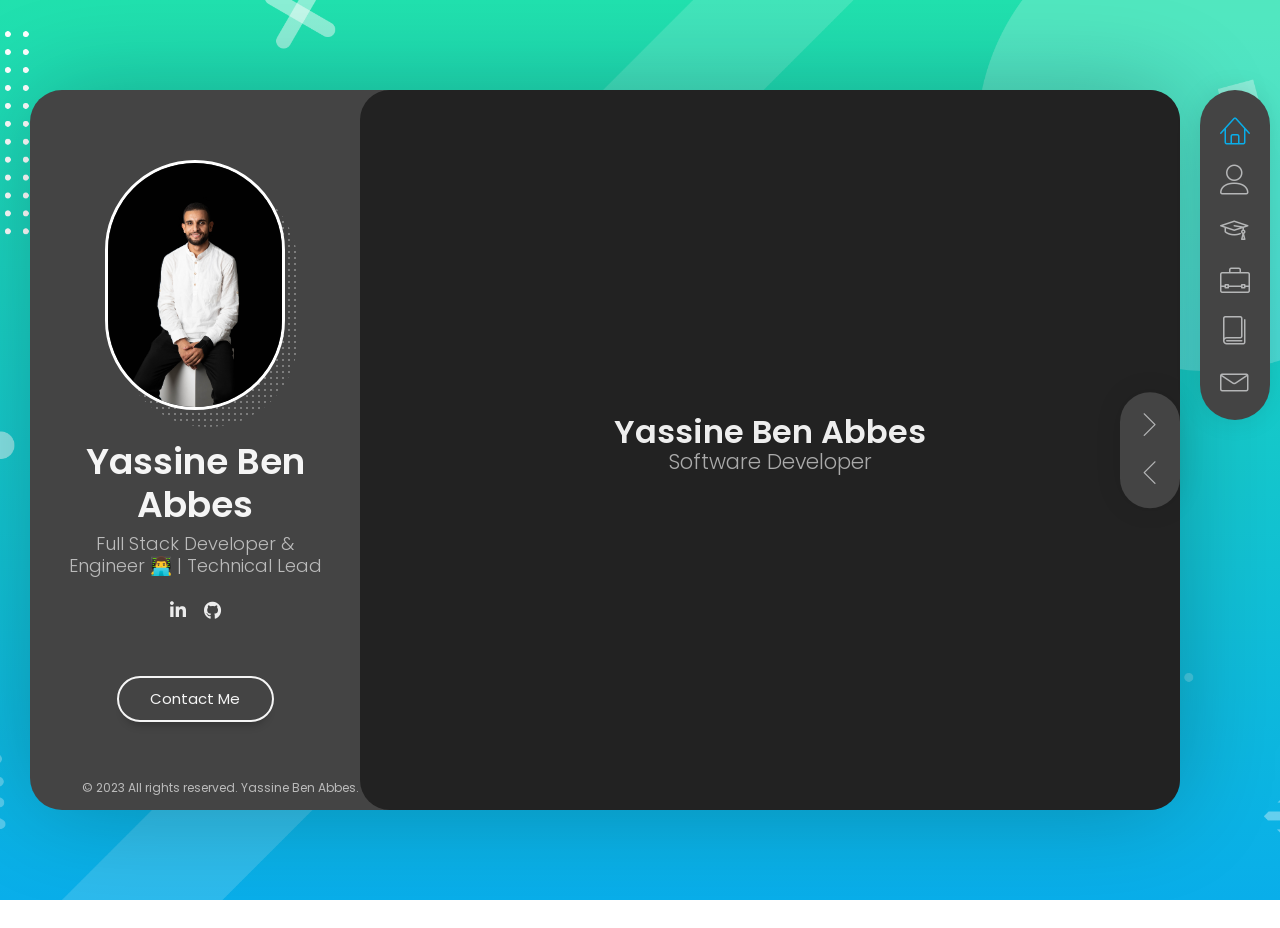
==== commit 8827e8fe: "update 05/06" ====
--- a/index.html
+++ b/index.html
@@ -1,8 +1,9 @@
 <!DOCTYPE html>
 <html lang="en" class="no-js">
-  <head>
+
+<head>
     <meta charset="UTF-8">
-    <meta http-equiv="X-UA-Compatible" content="IE=edge"> 
+    <meta http-equiv="X-UA-Compatible" content="IE=edge">
     <title>Yassine Ben Abbes - Portfolio</title>
     <meta name="viewport" content="width=device-width, initial-scale=1">
     <meta name="description" content="Yassine Ben Abbes - Web Developer Portfolio">
@@ -21,251 +22,256 @@
     <link rel="stylesheet" href="css/main.css" type="text/css">
 
     <script src="js/modernizr.custom.js"></script>
-  </head>
-
-  <body>
+</head>
+
+<body>
     <!-- Animated Background -->
     <div class="lm-animated-bg" style="background-image: url(img/main_bg.png);"></div>
     <!-- /Animated Background -->
 
     <!-- Loading animation -->
     <div class="preloader">
-      <div class="preloader-animation">
-        <div class="preloader-spinner"></div>
-      </div>
+        <div class="preloader-animation">
+            <div class="preloader-spinner"></div>
+        </div>
     </div>
     <!-- /Loading animation -->
 
     <div class="page">
-      <div class="page-content">
-        
-        <header id="site_header" class="header mobile-menu-hide">
-          <div class="header-content">
-            <div class="header-photo">
-              <img src="img/profile.jpg" alt="Yassine ben abbes">
+        <div class="page-content">
+
+            <header id="site_header" class="header mobile-menu-hide">
+                <div class="header-content">
+                    <div class="header-photo">
+                        <img src="img/profile.jpg" alt="Yassine ben abbes">
+                    </div>
+                    <div class="header-titles">
+                        <h2>Yassine Ben Abbes</h2>
+                        <h4>Full Stack Developer & Engineer 👨‍💻 | Technical Lead </h4>
+                    </div>
+                </div>
+
+                <ul class="main-menu">
+                    <li class="active">
+                        <a href="#home" class="nav-anim">
+                            <span class="menu-icon lnr lnr-home"></span>
+                            <span class="link-text">Home</span>
+                        </a>
+                    </li>
+                    <li>
+                        <a href="#about-me" class="nav-anim">
+                            <span class="menu-icon lnr lnr-user"></span>
+                            <span class="link-text">About Me</span>
+                        </a>
+                    </li>
+                    <li>
+                        <a href="#resume" class="nav-anim">
+                            <span class="menu-icon lnr lnr-graduation-hat"></span>
+                            <span class="link-text">Resume</span>
+                        </a>
+                    </li>
+                    <li>
+                        <a href="#portfolio" class="nav-anim">
+                            <span class="menu-icon lnr lnr-briefcase"></span>
+                            <span class="link-text">Portfolio</span>
+                        </a>
+                    </li>
+                    <li>
+                        <a href="#blog" class="nav-anim">
+                            <span class="menu-icon lnr lnr-book"></span>
+                            <span class="link-text">Blog</span>
+                        </a>
+                    </li>
+                    <li>
+                        <a href="#contact" class="nav-anim">
+                            <span class="menu-icon lnr lnr-envelope"></span>
+                            <span class="link-text">Contact</span>
+                        </a>
+                    </li>
+                </ul>
+
+                <div class="social-links">
+                    <ul>
+                        <li><a href="https://www.linkedin.com/in/yassine-benabbes/" target="_blank" rel="noopener noreferrer"><i class="fab fa-linkedin-in"></i></a></li>
+                        <li><a href="https://github.com/yassinebenabbes" target="_blank" rel="noopener noreferrer"><i class="fab fa-github"></i></a></li>
+                    </ul>
+                </div>
+
+                <div class="header-buttons">
+                    <a href="#contact" class="btn btn-primary">Contact Me</a>
+                </div>
+
+                <div class="copyrights">
+                    &copy; 2023 All rights reserved. Yassine Ben Abbes.
+                </div>
+            </header>
+
+            <!-- Rest of your website content goes here -->
+
+
+
+            <!-- Mobile Navigation -->
+            <div class="menu-toggle">
+                <span></span>
+                <span></span>
+                <span></span>
             </div>
-            <div class="header-titles">
-              <h2>Yassine Ben Abbes</h2>
-              <h4>Software Developer</h4>
+            <!-- End Mobile Navigation -->
+
+            <!-- Arrows Nav -->
+            <div class="container">
+                <div class="lmpixels-arrows-nav">
+                    <div class="lmpixels-arrow-right"><i class="lnr lnr-chevron-right"></i></div>
+                    <div class="lmpixels-arrow-left"><i class="lnr lnr-chevron-left"></i></div>
+                </div>
             </div>
-          </div>
-          
-          <ul class="main-menu">
-            <li class="active">
-              <a href="#home" class="nav-anim">
-                <span class="menu-icon lnr lnr-home"></span>
-                <span class="link-text">Home</span>
-              </a>
-            </li>
-            <li>
-              <a href="#about-me" class="nav-anim">
-                <span class="menu-icon lnr lnr-user"></span>
-                <span class="link-text">About Me</span>
-              </a>
-            </li>
-            <li>
-              <a href="#resume" class="nav-anim">
-                <span class="menu-icon lnr lnr-graduation-hat"></span>
-                <span class="link-text">Resume</span>
-              </a>
-            </li>
-            <li>
-              <a href="#portfolio" class="nav-anim">
-                <span class="menu-icon lnr lnr-briefcase"></span>
-                <span class="link-text">Portfolio</span>
-              </a>
-            </li>
-            <li>
-              <a href="#blog" class="nav-anim">
-                <span class="menu-icon lnr lnr-book"></span>
-                <span class="link-text">Blog</span>
-              </a>
-            </li>
-            <li>
-              <a href="#contact" class="nav-anim">
-                <span class="menu-icon lnr lnr-envelope"></span>
-                <span class="link-text">Contact</span>
-              </a>
-            </li>
-          </ul>
-          
-          <div class="social-links">
-            <ul>
-              <li><a href="https://www.linkedin.com/in/yassine-benabbes/" target="_blank" rel="noopener noreferrer"><i class="fab fa-linkedin-in"></i></a></li>
-              <li><a href="https://github.com/yassinebenabbes" target="_blank" rel="noopener noreferrer"><i class="fab fa-github"></i></a></li>
-            </ul>
-          </div>
-          
-          <div class="header-buttons">
-            <a href="#contact" class="btn btn-primary">Contact Me</a>
-          </div>
-          
-          <div class="copyrights">
-            &copy; 2023 All rights reserved. Yassine Ben Abbes.
-          </div>
-        </header>
-        
-        <!-- Rest of your website content goes here -->
-        
-    
-
-          <!-- Mobile Navigation -->
-          <div class="menu-toggle">
-            <span></span>
-            <span></span>
-            <span></span>
-          </div>
-          <!-- End Mobile Navigation -->
-
-          <!-- Arrows Nav -->
-          <div class="container">
-          <div class="lmpixels-arrows-nav">
-            <div class="lmpixels-arrow-right"><i class="lnr lnr-chevron-right"></i></div>
-            <div class="lmpixels-arrow-left"><i class="lnr lnr-chevron-left"></i></div>
-          </div>
-          </div>
-          <!-- End Arrows Nav -->
-
-          <div class="content-area">
-            <div class="animated-sections">
-              <!-- Home Subpage -->
-              <section data-id="home" class="animated-section start-page">
-                <div class="section-content vcentered">
-                  <div class="row">
-                    <div class="col-sm-12 col-md-12 col-lg-12">
-                      <div class="title-block">
-                        <h1>Yassine Ben Abbes</h1>
-                        <div class="owl-carousel text-rotation">
-                          <div class="item">
-                            <div class="sp-subtitle">Software Developer</div>
-                          </div>
-                          <div class="item">
-                            <div class="sp-subtitle">Frontend Developer</div>
-                          </div>
-                          <div class="item">
-                            <div class="sp-subtitle">Backend Developer</div> 
-                          </div>
-                        </div>
-                      </div>
-                    </div>
-                  </div>
-                </div>
-              </section>
-              <!-- End of Home Subpage -->
-
-              <!-- About Me Subpage -->
-              <section data-id="about-me" class="animated-section">
-                <div class="page-title">
-                  <h2>About <span>Me</span></h2>
-                </div>
-              
-                <div class="section-content">
-                  <!-- Personal Information -->
-                  <div class="row">
-                    <div class="col-xs-12 col-sm-7">
-                      <p>Welcome to my portfolio website! I'm Yassine, a passionate and dedicated software developer with 3 years of experience. I have a deep love for coding and a strong desire to create innovative solutions that make a positive impact on people's lives.</p>
-                    </div>
-              
-                    <div class="col-xs-12 col-sm-5">
-                      <div class="info-list">
-                        <ul>
-                          <li>
-                            <span class="title">Age</span>
-                            <span class="value">24</span>
-                          </li>
-              
-                          <li>
-                            <span class="title">Residence</span>
-                            <span class="value">France</span>
-                          </li>
-              
-                          <li>
-                            <span class="title">Email</span> <!-- Corrected spelling from "e-mail" to "Email" -->
-                            <span class="value">Benabbesy41@gmail.com</span>
-                          </li>
-              
-                          <li>
-                            <span class="title">Phone</span>
-                            <span class="value">+33 7 48 34 72 83</span>
-                          </li>
-                        </ul>
-                      </div>
-                    </div>
-                  </div>
-                  <!-- End of Personal Information -->
-              
-                  <div class="white-space-50"></div>
-              
-                  <!-- Services -->
-                  <div class="row">
-                    <div class="col-xs-12 col-sm-12">
-                      <div class="block-title">
-                        <h3>What <span>I Do</span></h3>
-                      </div>
-                    </div>
-                  </div>
-              
-                  <div class="row">
-                    <div class="col-xs-12 col-sm-6">
-                      <div class="col-inner">
-                        <div class="info-list-w-icon">
-                          <div class="info-block-w-icon">
-                            <div class="ci-icon">
-                              <i class="lnr lnr-screen"></i>
-                            </div>
-                            <div class="ci-text">
-                              <h4>Full-Stack Development</h4>
-                              <p>I specialize in creating end-to-end web applications, seamlessly combining the front-end user interface with a robust and scalable back-end architecture. From designing intuitive user experiences to implementing efficient database management, I ensure a comprehensive solution that meets the needs of both clients and end-users.</p>
-                            </div>
-                          </div>
-                          <div class="info-block-w-icon">
-                            <div class="ci-icon">
-                              <i class="lnr lnr-code"></i>
-                            </div>
-                            <div class="ci-text">
-                              <h4>API Development and Integration</h4>
-                              <p>I specialize in building robust APIs and integrating them seamlessly with various systems. By designing and implementing APIs, I enable efficient data exchange, integration with third-party services, and the creation of powerful and scalable applications. I pay meticulous attention to security, documentation, and performance optimization to ensure the smooth flow of data between different platforms.</p>
-                            </div>
-                          </div>
-                        </div>
-                      </div>
-                    </div>
-              
-                    <div class="col-xs-12 col-sm-6">
-                      <div class="col-inner">
-                        <div class="info-list-w-icon">
-                          <div class="info-block-w-icon">
-                            <div class="ci-icon">
-                              <i class="lnr lnr-smartphone"></i>
-                            </div>
-                            <div class="ci-text">
-                              <h4>Mobile App Development</h4>
-                              <p>With a focus on creating exceptional user experiences, I develop innovative and feature-rich mobile applications for both iOS and Android platforms. Leveraging the latest tools and technologies, I transform ideas into fully functional apps that are intuitive, visually appealing, and optimized for performance.</p>
-                            </div>
-                          </div>
-                          <div class="info-block-w-icon">
-                            <div class="ci-icon">
-                              <i class="lnr lnr-database"></i>
-                            </div>
-                            <div class="ci-text">
-                              <h4>Database Management</h4>
-                              <p>I design and optimize database architectures, ensuring efficient data storage, retrieval, and management for scalable applications.</p>
-                            </div>
-                          </div>
-                        </div>
-                      </div>
-                    </div>
-                  </div>
-                  <!-- End of Services -->
-              
-                  <div class="white-space-20"></div>
-              
-                  <!-- Testimonials -->
-                  <!-- You can add a testimonials section here if desired -->
-                  <!-- End of Testimonials -->
-              
-                  <!-- Clients -->
-                  <!-- 
+            <!-- End Arrows Nav -->
+
+            <div class="content-area">
+                <div class="animated-sections">
+                    <!-- Home Subpage -->
+                    <section data-id="home" class="animated-section start-page">
+                        <div class="section-content vcentered">
+                            <div class="row">
+                                <div class="col-sm-12 col-md-12 col-lg-12">
+                                    <div class="title-block">
+                                        <h1>Yassine Ben Abbes</h1>
+                                        <div class="owl-carousel text-rotation">
+                                            <div class="item">
+                                                <div class="sp-subtitle">Software Developer</div>
+                                            </div>
+                                            <div class="item">
+                                                <div class="sp-subtitle">Frontend Developer</div>
+                                            </div>
+                                            <div class="item">
+                                                <div class="sp-subtitle">Backend Developer</div>
+                                            </div>
+                                        </div>
+                                    </div>
+                                </div>
+                            </div>
+                        </div>
+                    </section>
+                    <!-- End of Home Subpage -->
+
+                    <!-- About Me Subpage -->
+                    <section data-id="about-me" class="animated-section">
+                        <div class="page-title">
+                            <h2>About <span>Me</span></h2>
+                        </div>
+
+                        <div class="section-content">
+                            <!-- Personal Information -->
+                            <div class="row">
+                                <div class="col-xs-12 col-sm-7">
+                                    <p>Welcome to my portfolio website! I'm Yassine, a passionate and dedicated software developer with 5 years of experience. I have a deep love for coding and a strong desire to create innovative solutions that make a positive
+                                        impact on people's lives.</p>
+                                </div>
+
+                                <div class="col-xs-12 col-sm-5">
+                                    <div class="info-list">
+                                        <ul>
+                                            <li>
+                                                <span class="title">Age</span>
+                                                <span class="value">26</span>
+                                            </li>
+
+                                            <li>
+                                                <span class="title">Residence</span>
+                                                <span class="value">France</span>
+                                            </li>
+
+                                            <li>
+                                                <span class="title">Email</span>
+                                                <!-- Corrected spelling from "e-mail" to "Email" -->
+                                                <span class="value">Benabbesy41@gmail.com</span>
+                                            </li>
+
+                                            <li>
+                                                <span class="title">Phone</span>
+                                                <span class="value">+33 7 48 34 72 83</span>
+                                            </li>
+                                        </ul>
+                                    </div>
+                                </div>
+                            </div>
+                            <!-- End of Personal Information -->
+
+                            <div class="white-space-50"></div>
+
+                            <!-- Services -->
+                            <div class="row">
+                                <div class="col-xs-12 col-sm-12">
+                                    <div class="block-title">
+                                        <h3>What <span>I Do</span></h3>
+                                    </div>
+                                </div>
+                            </div>
+
+                            <div class="row">
+                                <div class="col-xs-12 col-sm-6">
+                                    <div class="col-inner">
+                                        <div class="info-list-w-icon">
+                                            <div class="info-block-w-icon">
+                                                <div class="ci-icon">
+                                                    <i class="lnr lnr-screen"></i>
+                                                </div>
+                                                <div class="ci-text">
+                                                    <h4>Full-Stack Development</h4>
+                                                    <p>I specialize in creating end-to-end web applications, seamlessly combining the front-end user interface with a robust and scalable back-end architecture. From designing intuitive user experiences to
+                                                        implementing efficient database management, I ensure a comprehensive solution that meets the needs of both clients and end-users.</p>
+                                                </div>
+                                            </div>
+                                            <div class="info-block-w-icon">
+                                                <div class="ci-icon">
+                                                    <i class="lnr lnr-code"></i>
+                                                </div>
+                                                <div class="ci-text">
+                                                    <h4>API Development and Integration</h4>
+                                                    <p>I specialize in building robust APIs and integrating them seamlessly with various systems. By designing and implementing APIs, I enable efficient data exchange, integration with third-party services,
+                                                        and the creation of powerful and scalable applications. I pay meticulous attention to security, documentation, and performance optimization to ensure the smooth flow of data between different platforms.</p>
+                                                </div>
+                                            </div>
+                                        </div>
+                                    </div>
+                                </div>
+
+                                <div class="col-xs-12 col-sm-6">
+                                    <div class="col-inner">
+                                        <div class="info-list-w-icon">
+                                            <div class="info-block-w-icon">
+                                                <div class="ci-icon">
+                                                    <i class="lnr lnr-smartphone"></i>
+                                                </div>
+                                                <div class="ci-text">
+                                                    <h4>Mobile App Development</h4>
+                                                    <p>With a focus on creating exceptional user experiences, I develop innovative and feature-rich mobile applications for both iOS and Android platforms. Leveraging the latest tools and technologies, I transform
+                                                        ideas into fully functional apps that are intuitive, visually appealing, and optimized for performance.</p>
+                                                </div>
+                                            </div>
+                                            <div class="info-block-w-icon">
+                                                <div class="ci-icon">
+                                                    <i class="lnr lnr-database"></i>
+                                                </div>
+                                                <div class="ci-text">
+                                                    <h4>Database Management</h4>
+                                                    <p>I design and optimize database architectures, ensuring efficient data storage, retrieval, and management for scalable applications.</p>
+                                                </div>
+                                            </div>
+                                        </div>
+                                    </div>
+                                </div>
+                            </div>
+                            <!-- End of Services -->
+
+                            <div class="white-space-20"></div>
+
+                            <!-- Testimonials -->
+                            <!-- You can add a testimonials section here if desired -->
+                            <!-- End of Testimonials -->
+
+                            <!-- Clients -->
+                            <!-- 
                   <div class="row">
                     <div class="col-xs-12 col-sm-12">
                       <div class="block-title">
@@ -322,10 +328,10 @@
                     </div>
                   </div> 
                   -->
-                  <!-- End of Clients -->
-              
-                  <!-- Pricing -->
-                  <!-- 
+                            <!-- End of Clients -->
+
+                            <!-- Pricing -->
+                            <!-- 
                   <div class="row">
                     <div class="col-xs-12 col-sm-12">
                       <div class="block-title">
@@ -377,795 +383,806 @@
                     </div>
                   </div> 
                   -->
-                  <!-- End of Pricing -->
-              
-                  <div class="white-space-50"></div>
-              
-                  <!-- Fun Facts -->
-                  <div class="row">
-                    <div class="col-xs-12 col-sm-12">
-                      <div class="block-title">
-                        <h3>Fun <span>Facts</span></h3>
-                      </div>
-                    </div>
-                  </div>
-              
-                  <div class="row">
-                    <div class="col-xs-12 col-sm-4">
-                      <div class="fun-fact gray-default">
-                        <i class="lnr lnr-heart"></i>
-                        <h4>Happy Clients</h4>
-                        <span class="fun-fact-block-value">18</span>
-                        <span class="fun-fact-block-text"></span>
-                      </div>
-                    </div>
-              
-                    <div class="col-xs-12 col-sm-4">
-                      <div class="fun-fact gray-default">
-                        <i class="lnr lnr-clock"></i>
-                        <h4>Working Hours</h4>
-                        <span class="fun-fact-block-value">8760</span>
-                        <span class="fun-fact-block-text"></span>
-                      </div>
-                    </div>
-              
-                    <div class="col-xs-12 col-sm-4">
-                      <div class="fun-fact gray-default">
-                        <i class="lnr lnr-cloud-upload"></i>
-                        <h4>Contributions</h4>
-                        <span class="fun-fact-block-value">827</span>
-                        <span class="fun-fact-block-text"></span>
-                      </div>
-                    </div>
-                  </div>
-                  <!-- End of Fun Facts -->
-              
+                            <!-- End of Pricing -->
+
+                            <div class="white-space-50"></div>
+
+                            <!-- Fun Facts -->
+                            <div class="row">
+                                <div class="col-xs-12 col-sm-12">
+                                    <div class="block-title">
+                                        <h3>Fun <span>Facts</span></h3>
+                                    </div>
+                                </div>
+                            </div>
+
+                            <div class="row">
+                                <div class="col-xs-12 col-sm-4">
+                                    <div class="fun-fact gray-default">
+                                        <i class="lnr lnr-heart"></i>
+                                        <h4>Happy Clients</h4>
+                                        <span class="fun-fact-block-value">18</span>
+                                        <span class="fun-fact-block-text"></span>
+                                    </div>
+                                </div>
+
+                                <div class="col-xs-12 col-sm-4">
+                                    <div class="fun-fact gray-default">
+                                        <i class="lnr lnr-clock"></i>
+                                        <h4>Working Hours</h4>
+                                        <span class="fun-fact-block-value">8760</span>
+                                        <span class="fun-fact-block-text"></span>
+                                    </div>
+                                </div>
+
+                                <div class="col-xs-12 col-sm-4">
+                                    <div class="fun-fact gray-default">
+                                        <i class="lnr lnr-cloud-upload"></i>
+                                        <h4>Contributions</h4>
+                                        <span class="fun-fact-block-value">3045</span>
+                                        <span class="fun-fact-block-text"></span>
+                                    </div>
+                                </div>
+                            </div>
+                            <!-- End of Fun Facts -->
+
+                        </div>
+                    </section>
+
+                    <!-- End of About Me Subpage -->
+
+                    <!-- Resume Subpage -->
+                    <section data-id="resume" class="animated-section">
+                        <div class="page-title">
+                            <h2>Resume</h2>
+                        </div>
+
+                        <div class="section-content">
+
+                            <div class="row">
+                                <div class="col-xs-12 col-sm-7">
+
+                                    <div class="block-title">
+                                        <h3>Education</h3>
+                                    </div>
+                                    <div class="timeline timeline-second-style clearfix">
+
+                                        <div class="timeline-item clearfix">
+                                            <div class="left-part">
+                                                <h5 class="item-period">2023 - 2024</h5>
+                                                <span class="item-company">Université Toulouse - Jean Jaurès, France</span>
+                                            </div>
+                                            <div class="divider"></div>
+                                            <div class="right-part">
+                                                <h4 class="item-title">Master 2</h4>
+                                                <p>Ingénierie de l'Information Numérique (I2N).</p>
+                                            </div>
+                                        </div>
+                                        <div class="timeline-item clearfix">
+                                            <div class="left-part">
+                                                <h5 class="item-period">2021</h5>
+                                                <span class="item-company">Nanjing University of Posts and Telecommunications, CHINA</span>
+                                            </div>
+                                            <div class="divider"></div>
+                                            <div class="right-part">
+                                                <h4 class="item-title">Master</h4>
+                                                <p>Computer Science & Technology Research Area Ai-Natural Language Processing</p>
+                                            </div>
+                                        </div>
+
+                                        <div class="timeline-item clearfix">
+                                            <div class="left-part">
+                                                <h5 class="item-period">2020</h5>
+                                                <span class="item-company">Mohammed V University in Rabat, Morocco</span>
+                                            </div>
+                                            <div class="divider"></div>
+                                            <div class="right-part">
+                                                <h4 class="item-title">Master 1</h4>
+                                                <p>Intelligent Processing System IPS.</p>
+                                            </div>
+                                        </div>
+                                        <div class="timeline-item clearfix">
+                                            <div class="left-part">
+                                                <h5 class="item-period">2019-2020</h5>
+                                                <span class="item-company">Higher School of Technology Sale, Morocco</span>
+                                            </div>
+                                            <div class="divider"></div>
+                                            <div class="right-part">
+                                                <h4 class="item-title">Bachelor</h4>
+                                                <p>Information System and Big data.</p>
+                                            </div>
+                                        </div>
+                                        <div class="timeline-item clearfix">
+                                            <div class="left-part">
+                                                <h5 class="item-period">2017-2029</h5>
+                                                <span class="item-company">Technical High School Settat, Morocco</span>
+                                            </div>
+                                            <div class="divider"></div>
+                                            <div class="right-part">
+                                                <h4 class="item-title">Advanced Technician's Certificate</h4>
+                                                <p>Information Systems Development</p>
+                                            </div>
+                                        </div>
+                                    </div>
+
+
+                                    <div class="white-space-50"></div>
+
+                                    <div class="block-title">
+                                        <h3>Experience</h3>
+                                    </div>
+
+                                    <div class="timeline timeline-second-style clearfix">
+                                        <div class="timeline-item clearfix">
+                                            <div class="left-part">
+                                                <h5 class="item-period">September 2022</h5>
+                                                <span class="item-company">Digitalent</span>
+                                            </div>
+                                            <div class="divider"></div>
+                                            <div class="right-part">
+                                                <h4 class="item-title">Full Stack Developer</h4>
+                                                <p>Implementation of a Web Interface Architecture. Involved in the design of new features and the continuous improvement of the platform. Developing the back-end part & front-end part to visualize the results
+                                                    of the solutions developed on the platform (graphs and result renderings). Development skills using technologies like #Python #Flask #NuxtJS and #Devops.</p>
+                                            </div>
+                                        </div>
+                                        <div class="timeline-item clearfix">
+                                            <div class="left-part">
+                                                <h5 class="item-period">May 2022 - Jun 2022</h5>
+                                                <span class="item-company">SPS Technology, Freelance</span>
+                                            </div>
+                                            <div class="divider"></div>
+                                            <div class="right-part">
+                                                <h4 class="item-title">Full Stack Developer</h4>
+                                                <p>Development of an Easy-to-Use, Robust, and Modern Inventory Management Mobile Application and Website. <br> Development skills using technologies like #Flutter #Laravel Lumen #Vue.js.
+                                                </p>
+                                            </div>
+                                        </div>
+
+                                        <div class="timeline-item clearfix">
+                                            <div class="left-part">
+                                                <h5 class="item-period">Jan 2022 - Apr 2022</h5>
+                                                <span class="item-company">MS INVEST (STILL MAROC), Freelance</span>
+                                            </div>
+                                            <div class="divider"></div>
+                                            <div class="right-part">
+                                                <h4 class="item-title">Full Stack Developer</h4>
+                                                <p>Development of a Mobile Application and Website for MS INVEST, Official Distributor of the German Brand STILL. This Solution Provides Personalized After-Sales Service
+                                                    <br> Development skills using technologies like #Flutter #Laravel Lumen #Vue.js.
+                                                </p>
+                                            </div>
+                                        </div>
+
+                                        <div class="timeline-item clearfix">
+                                            <div class="left-part">
+                                                <h5 class="item-period">Dec 2021 - Feb 2022</h5>
+                                                <span class="item-company">After school, Freelance</span>
+                                            </div>
+                                            <div class="divider"></div>
+                                            <div class="right-part">
+                                                <h4 class="item-title">Web Developer</h4>
+                                                <p>Development and Implementation of an e-Learning Platform
+                                                    <br> Development skills using technologies like #Laravel #Vue.js.
+                                                </p>
+                                            </div>
+                                        </div>
+                                    </div>
+
+                                </div>
+
+                                <!-- Skills & Certificates -->
+                                <div class="col-xs-12 col-sm-5">
+                                    <!-- Design Skills -->
+                                    <div class="block-title">
+                                        <h3>Programming <span>Languages</span></h3>
+                                    </div>
+
+                                    <div class="skills-info skills-second-style">
+                                        <!-- Skill 1 -->
+                                        <div class="skill clearfix">
+                                            <h4>JavaScript</h4>
+                                            <div class="skill-value">85%</div>
+                                        </div>
+                                        <div class="skill-container skill-1">
+                                            <div class="skill-percentage"></div>
+                                        </div>
+                                        <!-- End of Skill 1 -->
+
+                                        <!-- Skill 2 -->
+                                        <div class="skill clearfix">
+                                            <h4>Python</h4>
+                                            <div class="skill-value">92%</div>
+                                        </div>
+                                        <div class="skill-container skill-5">
+                                            <div class="skill-percentage"></div>
+                                        </div>
+                                        <!-- End of Skill 2 -->
+
+                                        <!-- Skill 3 -->
+                                        <div class="skill clearfix">
+                                            <h4>Java</h4>
+                                            <div class="skill-value">76%</div>
+                                        </div>
+                                        <div class="skill-container skill-3">
+                                            <div class="skill-percentage"></div>
+                                        </div>
+                                        <!-- End of Skill 3 -->
+
+                                        <!-- Skill 4 -->
+                                        <div class="skill clearfix">
+                                            <h4>PHP</h4>
+                                            <div class="skill-value">87%</div>
+                                        </div>
+                                        <div class="skill-container skill-4">
+                                            <div class="skill-percentage"></div>
+                                        </div>
+                                        <!-- End of Skill 4 -->
+                                        <div class="skill clearfix">
+                                            <h4>C</h4>
+                                            <div class="skill-value">65%</div>
+                                        </div>
+                                        <div class="skill-container skill-2">
+                                            <div class="skill-percentage"></div>
+                                        </div>
+                                    </div>
+                                    <!-- End of Design Skills -->
+
+                                    <div class="white-space-10"></div>
+
+                                    <!-- Coding Skills -->
+                                    <div class="block-title">
+                                        <h3>Web <span>Development</span></h3>
+                                    </div>
+
+                                    <div class="skills-info skills-second-style">
+                                        <!-- Skill 5 -->
+                                        <div class="skill clearfix">
+                                            <h4>HTML5/CSS3</h4>
+                                            <div class="skill-value">95%</div>
+                                        </div>
+                                        <div class="skill-container skill-5">
+                                            <div class="skill-percentage"></div>
+                                        </div>
+                                        <!-- End of Skill 5 -->
+
+                                        <!-- Skill 6 -->
+                                        <div class="skill clearfix">
+                                            <h4>JavaScript frameworks (VUE.JS)</h4>
+                                            <div class="skill-value">90%</div>
+                                        </div>
+                                        <div class="skill-container skill-6">
+                                            <div class="skill-percentage"></div>
+                                        </div>
+                                        <!-- End of Skill 6 -->
+
+                                        <!-- Skill 7 -->
+                                        <div class="skill clearfix">
+                                            <h4>Responsive web design</h4>
+                                            <div class="skill-value">100%</div>
+                                        </div>
+                                        <div class="skill-container skill-7">
+                                            <div class="skill-percentage"></div>
+                                        </div>
+                                        <!-- End of Skill 7 -->
+
+                                        <!-- Skill 8 -->
+                                        <div class="skill clearfix">
+                                            <h4>RESTful APIs</h4>
+                                            <div class="skill-value">91%</div>
+                                        </div>
+                                        <div class="skill-container skill-5">
+                                            <div class="skill-percentage"></div>
+                                        </div>
+                                        <!-- End of Skill 8 -->
+
+                                        <!-- Skill 9 -->
+
+                                        <!-- End of Skill 9 -->
+                                    </div>
+                                    <!-- End of Coding Skills -->
+
+
+                                    <div class="white-space-10"></div>
+
+                                    <!-- Coding Skills -->
+                                    <div class="block-title">
+                                        <h3>Backend <span>Development</span></h3>
+                                    </div>
+
+                                    <div class="skills-info skills-second-style">
+                                        <!-- Skill 5 -->
+                                        <div class="skill clearfix">
+                                            <h4>PHP, Laravel, Laravel Lumen</h4>
+                                            <div class="skill-value">91%</div>
+                                        </div>
+                                        <div class="skill-container skill-5">
+                                            <div class="skill-percentage"></div>
+                                        </div>
+                                        <!-- End of Skill 5 -->
+
+                                        <!-- Skill 6 -->
+                                        <div class="skill clearfix">
+                                            <h4>Node.Js, Express.Js</h4>
+                                            <div class="skill-value">70%</div>
+                                        </div>
+                                        <div class="skill-container skill-6">
+                                            <div class="skill-percentage"></div>
+                                        </div>
+                                        <!-- End of Skill 6 -->
+
+                                        <!-- Skill 7 -->
+                                        <div class="skill clearfix">
+                                            <h4>Database management (SQL, MongoDB)</h4>
+                                            <div class="skill-value">85%</div>
+                                        </div>
+                                        <div class="skill-container skill-5">
+                                            <div class="skill-percentage"></div>
+                                        </div>
+                                        <!-- End of Skill 7 -->
+
+                                        <!-- Skill 8 -->
+                                        <div class="skill clearfix">
+                                            <h4>API development</h4>
+                                            <div class="skill-value">91%</div>
+                                        </div>
+                                        <div class="skill-container skill-5">
+                                            <div class="skill-percentage"></div>
+                                        </div>
+                                        <!-- End of Skill 8 -->
+
+                                        <!-- Skill 9 -->
+                                        <div class="skill clearfix">
+                                            <h4>Kafka (message broker & orchestration)</h4>
+                                            <div class="skill-value">75%</div>
+                                        </div>
+                                        <div class="skill-container skill-3">
+                                            <div class="skill-percentage"></div>
+                                        </div>
+                                        <!-- End of Skill 9 -->
+                                    </div>
+                                    <!-- End of Coding Skills -->
+
+
+                                    <div class="white-space-10"></div>
+
+                                    <!-- Coding Skills -->
+                                    <div class="block-title">
+                                        <h3>Mobile App <span>Development</span></h3>
+                                    </div>
+
+                                    <div class="skills-info skills-second-style">
+                                        <!-- Skill 5 -->
+                                        <div class="skill clearfix">
+                                            <h4>Cross-platform frameworks (Flutter)</h4>
+                                            <div class="skill-value">91%</div>
+                                        </div>
+                                        <div class="skill-container skill-5">
+                                            <div class="skill-percentage"></div>
+                                        </div>
+                                        <!-- End of Skill 5 -->
+
+                                        <!-- Skill 6 -->
+
+                                        <!-- End of Skill 6 -->
+
+                                        <!-- Skill 7 -->
+
+                                        <!-- End of Skill 7 -->
+
+                                        <!-- Skill 8 -->
+
+                                        <!-- End of Skill 8 -->
+
+                                        <div class="white-space-10"></div>
+
+                                        <!-- Coding Skills -->
+                                        <div class="block-title">
+                                            <h3>Dev <span>Ops</span></h3>
+                                        </div>
+
+                                        <div class="skills-info skills-second-style">
+                                            <!-- Skill 5 -->
+                                            <div class="skill clearfix">
+                                                <h4>Continuous Integration and Continuous Deployment (CI/CD)</h4>
+                                                <div class="skill-value">91%</div>
+                                            </div>
+                                            <div class="skill-container skill-5">
+                                                <div class="skill-percentage"></div>
+                                            </div>
+                                            <!-- End of Skill 5 -->
+
+                                            <!-- Skill 6 -->
+                                            <div class="skill clearfix">
+                                                <h4>Deployment tools (Docker,GIT)</h4>
+                                                <div class="skill-value">85%</div>
+                                            </div>
+                                            <div class="skill-container skill-6">
+                                                <div class="skill-percentage"></div>
+                                            </div>
+                                            <!-- End of Skill 6 -->
+
+                                            <!-- Skill 7 -->
+                                            <div class="skill clearfix">
+                                                <h4>Cloud platforms (AWS)</h4>
+                                                <div class="skill-value">72%</div>
+                                            </div>
+                                            <div class="skill-container skill-3">
+                                                <div class="skill-percentage"></div>
+                                            </div>
+                                            <!-- End of Skill 7 -->
+
+                                            <!-- Skill 8 -->
+
+                                            <!-- End of Skill 8 -->
+
+                                            <!-- Skill 9 -->
+
+                                            <!-- End of Skill 9 -->
+                                        </div>
+                                        <!-- End of Coding Skills -->
+                                        <!-- Skill 9 -->
+
+                                        <!-- End of Skill 9 -->
+                                    </div>
+                                    <!-- End of Coding Skills -->
+                                    <div class="white-space-10"></div>
+
+                                    <!-- Knowledges -->
+                                    <div class="block-title">
+                                        <h3>Knowledges</h3>
+                                    </div>
+
+                                    <ul class="knowledges">
+                                        <li>Machine Learning</li>
+                                        <li>Project management tools</li>
+                                        <li>Agile methodologies</li>
+                                        <li>Time Management</li>
+                                        <li>Communication</li>
+                                        <li>Problem-Solving</li>
+                                        <li>Social Networking</li>
+                                        <li>Flexibility</li>
+                                    </ul>
+                                    <!-- End of Knowledges -->
+                                    <div class="white-space-10"></div>
+
+                                    <div class="block-title">
+                                        <h3>Self training</h3>
+                                    </div>
+
+                                    <ul class="knowledges">
+                                        <li>Spring boot</li>
+                                        <li>Angular</li>
+                                    </ul>
+                                </div>
+
+                                <!-- End of Skills & Certificates -->
+                            </div>
+
+                            <div class="white-space-50"></div>
+
+                            <!-- Certificates -->
+                            <div class="row">
+                                <div class="col-xs-12 col-sm-12">
+                                    <div class="block-title">
+                                        <h3>Certificates</h3>
+                                    </div>
+                                </div>
+                            </div>
+
+                            <div class="row">
+                                <!-- Certificate 1 -->
+                                <div class="col-xs-12 col-sm-6">
+                                    <div class="certificate-item clearfix">
+                                        <div class="certi-logo">
+                                            <img src="img/google.png" alt="logo">
+                                        </div>
+
+                                        <div class="certi-content">
+                                            <div class="certi-title">
+                                                <h4>Crash Course on Python</h4>
+                                            </div>
+                                            <div class="certi-id">
+                                                <span>Credentiel ID: YN5PATA3BRVS</span>
+                                            </div>
+                                            <div class="certi-date">
+                                                <span>Sep 2022</span>
+                                            </div>
+                                            <div class="certi-company">
+                                                <span></span>
+                                            </div>
+                                        </div>
+                                    </div>
+                                </div>
+                                <!-- End of Certificate 1 -->
+
+                                <!-- Certificate 2 -->
+                                <div class="col-xs-12 col-sm-6">
+                                    <div class="certificate-item clearfix">
+                                        <div class="certi-logo">
+                                            <img src="img/dynit.jpg" alt="logo">
+                                        </div>
+
+                                        <div class="certi-content">
+                                            <div class="certi-title">
+                                                <h4>Introduction Microsoft Azure</h4>
+                                            </div>
+                                            <div class="certi-company">
+                                                <span></span>
+                                            </div>
+                                        </div>
+                                    </div>
+                                </div>
+                                <!-- End of Certificate 2 -->
+
+                                <div class="col-xs-12 col-sm-6">
+                                    <div class="certificate-item clearfix">
+                                        <div class="certi-logo">
+                                            <img src="img/datacamp.PNG" alt="logo">
+                                        </div>
+
+                                        <div class="certi-content">
+                                            <div class="certi-title">
+                                                <h4>Associate SQL Certificate</h4>
+                                            </div>
+                                            <div class="certi-company">
+                                                <span></span>
+                                            </div>
+                                        </div>
+                                    </div>
+                                </div>
+
+                            </div>
+                            <!-- End of Certificates -->
+                        </div>
+                    </section>
+                    <!-- End of Resume Subpage -->
+
+                    <!-- Portfolio Subpage -->
+                    <section data-id="portfolio" class="animated-section">
+                        <div class="page-title">
+                            <h2>Portfolio</h2>
+                        </div>
+
+                        <div class="section-content">
+
+                            <div class="row">
+                                <div class="col-xs-12 col-sm-12">
+                                    <!-- Portfolio Content -->
+                                    <div class="portfolio-content">
+
+
+
+                                        <!-- Portfolio Grid -->
+                                        <div class="portfolio-grid three-columns">
+
+                                            <figure class="item standard" data-groups='["category_all", "category_detailed"]'>
+                                                <div class="portfolio-item-img">
+                                                    <img src="img/projects/digitalent/digitalent.png" alt="Media Project 2" title="" />
+                                                    <a href="portfolio-4.html" class="ajax-page-load"></a>
+                                                </div>
+
+                                                <i class="far fa-file-alt"></i>
+                                                <h4 class="name">Digitalent</h4>
+                                                <span class="category">Detailed</span>
+                                            </figure>
+
+
+                                            <figure class="item standard" data-groups='["category_all", "category_detailed"]'>
+                                                <div class="portfolio-item-img">
+                                                    <img src="img/projects/msinvest/carousel.png" alt="Media Project 2" title="" />
+                                                    <a href="portfolio-1.html" class="ajax-page-load"></a>
+                                                </div>
+
+                                                <i class="far fa-file-alt"></i>
+                                                <h4 class="name">MS INVEST</h4>
+                                                <span class="category">Detailed</span>
+                                            </figure>
+
+
+
+                                            <figure class="item standard" data-groups='["category_all", "category_detailed"]'>
+                                                <div class="portfolio-item-img">
+                                                    <img src="img/projects/spstechno/carousel.png" alt="Media Project 1" title="" />
+                                                    <a href="portfolio-2.html" class="ajax-page-load"></a>
+                                                </div>
+
+                                                <i class="far fa-file-alt"></i>
+                                                <h4 class="name">SPS technology</h4>
+                                                <span class="category">Detailed</span>
+                                            </figure>
+
+                                            <figure class="item standard" data-groups='["category_all", "category_detailed"]'>
+                                                <div class="portfolio-item-img">
+                                                    <img src="img/projects/after-school/carousel.png" alt="Media Project 1" title="" />
+                                                    <a href="portfolio-3.html" class="ajax-page-load"></a>
+                                                </div>
+
+                                                <i class="far fa-file-alt"></i>
+                                                <h4 class="name">After School</h4>
+                                                <span class="category">Detailed</span>
+                                            </figure>
+
+
+
+                                            <figure class="item lbimage" data-groups='["category_all", "category_mockups"]'>
+                                                <div class="portfolio-item-img">
+                                                    <img src="img/projects/upwork/carousel.png" alt="Mockup Design 1" title="" />
+                                                    <a class="lightbox" title="Upwork Client Review" href="img/projects/upwork/Capture.PNG"></a>
+                                                </div>
+
+                                                <i class="far fa-image"></i>
+                                                <h4 class="name">Upwork </h4>
+                                                <span class="category">upwork</span>
+                                            </figure>
+
+
+                                        </div>
+                                    </div>
+                                    <!-- End of Portfolio Content -->
+                                </div>
+                            </div>
+                        </div>
+                    </section>
+                    <!-- End of Portfolio Subpage -->
+
+                    <!-- Blog Subpage -->
+                    <section data-id="blog" class="animated-section">
+                        <div class="page-title">
+                            <h2>Blog</h2>
+                        </div>
+
+                        <div class="section-content">
+                            <div class="row">
+                                <div class="col-xs-12 col-sm-12">
+                                    <div class="blog-masonry two-columns clearfix">
+
+                                        <!-- Blog Post 1 -->
+                                        <div class="item post-1">
+                                            <div class="blog-card">
+                                                <div class="media-block">
+                                                    <div class="category">
+                                                        <a href="#" title="View all posts in Design">Full Stack Dev</a>
+                                                    </div>
+                                                    <a href="blog-post-1.html">
+                                                        <img src="img/blog/blog_tips_increase_performance.png" class="size-blog-masonry-image-two-c" alt="Advanced Performance Optimization in Full Stack Development: Expert Tips" title="" />
+                                                        <div class="mask"></div>
+                                                    </a>
+                                                </div>
+                                                <div class="post-info">
+                                                    <div class="post-date">15 Mar 2024</div>
+                                                    <a href="blog-post-1.html">
+                                                        <h4 class="blog-item-title">Advanced Performance Optimization in Full Stack Development: Expert Tips</h4>
+                                                    </a>
+                                                </div>
+                                            </div>
+                                        </div>
+                                        <!-- End of Blog Post 1 -->
+
+                                        <!-- Blog Post 2 -->
+
+                                        <!-- End of Blog Post 2 -->
+
+                                        <!-- Blog Post 3 -->
+
+                                        <!-- End of Blog Post 3 -->
+
+                                        <!-- Blog Post 4 -->
+
+                                        <!-- End of Blog Post 4 -->
+                                    </div>
+                                </div>
+                            </div>
+                        </div>
+
+
+                    </section>
+                    <!-- End of Blog Subpage -->
+
+                    <!-- Contact Subpage -->
+                    <section data-id="contact" class="animated-section">
+                        <div class="page-title">
+                            <h2>Contact</h2>
+                        </div>
+
+                        <div class="section-content">
+
+                            <div class="row">
+                                <!-- Contact Info -->
+                                <div class="col-xs-12 col-sm-4">
+                                    <div class="lm-info-block gray-default">
+                                        <i class="lnr lnr-map-marker"></i>
+                                        <h4>France</h4>
+                                        <span class="lm-info-block-value"></span>
+                                        <span class="lm-info-block-text"></span>
+                                    </div>
+
+                                    <div class="lm-info-block gray-default">
+                                        <i class="lnr lnr-phone-handset"></i>
+                                        <h4>+33 7 48 34 72 83</h4>
+                                        <span class="lm-info-block-value"></span>
+                                        <span class="lm-info-block-text"></span>
+                                    </div>
+
+                                    <div class="lm-info-block gray-default">
+                                        <i class="lnr lnr-envelope"></i>
+                                        <h4>benabbesy41@gmail.com</h4>
+                                        <span class="lm-info-block-value"></span>
+                                        <span class="lm-info-block-text"></span>
+                                    </div>
+
+                                    <div class="lm-info-block gray-default">
+                                        <i class="lnr lnr-checkmark-circle"></i>
+                                        <h4>Freelance Available</h4>
+                                        <span class="lm-info-block-value"></span>
+                                        <span class="lm-info-block-text"></span>
+                                    </div>
+
+
+                                </div>
+                                <!-- End of Contact Info -->
+
+                                <!-- Contact Form -->
+                                <div class="col-xs-12 col-sm-8">
+                                    <div id="map" class="map">
+                                        <div class="lmpixels-map">
+                                            <iframe frameborder="0" scrolling="no" marginheight="0" marginwidth="0" src="https://www.google.com/maps/embed?pb=!1m18!1m12!1m3!1d1148819.1416072063!2d2.213749!3d46.227638!2m3!1f0!2f0!3f0!3m2!1i1024!2i768!4f13.1!3m3!1m2!1s0xd54a02933785731%3A0x6bfd3f96c747d9f7!2sFrance!5e0!3m2!1sen!2sus!4v1632141414960!5m2!1sen!2sus"></iframe>
+                                        </div>
+                                    </div>
+                                    <div class="block-title">
+                                        <h3>How Can I <span>Help You?</span></h3>
+                                    </div>
+
+                                    <form action="https://formspree.io/f/mknaljoa" method="post">
+
+
+                                        <div class="controls two-columns">
+                                            <div class="fields clearfix">
+                                                <div class="left-column">
+                                                    <div class="form-group form-group-with-icon">
+                                                        <input id="form_name" type="text" name="name" class="form-control" placeholder="" required="required" data-error="Name is required.">
+                                                        <label>Full Name</label>
+                                                        <div class="form-control-border"></div>
+                                                        <div class="help-block with-errors"></div>
+                                                    </div>
+
+                                                    <div class="form-group form-group-with-icon">
+                                                        <input id="form_email" type="email" name="email" class="form-control" placeholder="" required="required" data-error="Valid email is required.">
+                                                        <label>Email Address</label>
+                                                        <div class="form-control-border"></div>
+                                                        <div class="help-block with-errors"></div>
+                                                    </div>
+
+                                                    <div class="form-group form-group-with-icon">
+                                                        <input id="form_subject" type="text" name="subject" class="form-control" placeholder="" required="required" data-error="Subject is required.">
+                                                        <label>Subject</label>
+                                                        <div class="form-control-border"></div>
+                                                        <div class="help-block with-errors"></div>
+                                                    </div>
+                                                </div>
+                                                <div class="right-column">
+                                                    <div class="form-group form-group-with-icon">
+                                                        <textarea id="form_message" name="message" class="form-control" placeholder="" rows="7" required="required" data-error="Please, leave me a message."></textarea>
+                                                        <label>Message</label>
+                                                        <div class="form-control-border"></div>
+                                                        <div class="help-block with-errors"></div>
+                                                    </div>
+                                                </div>
+                                            </div>
+
+
+                                            <input type="submit" value="Send message">
+                                        </div>
+                                    </form>
+                                </div>
+                                <!-- End of Contact Form -->
+                            </div>
+
+                        </div>
+                    </section>
+                    <!-- End of Contact Subpage -->
                 </div>
-              </section>
-              
-              <!-- End of About Me Subpage -->
-
-              <!-- Resume Subpage -->
-              <section data-id="resume" class="animated-section">
-                <div class="page-title">
-                  <h2>Resume</h2>
-                </div>
-
-                <div class="section-content">
-
-                  <div class="row">
-                    <div class="col-xs-12 col-sm-7">
-
-                      <div class="block-title">
-                        <h3>Education</h3>
-                      </div>
-                      <div class="timeline timeline-second-style clearfix">
-
-                      <div class="timeline-item clearfix">
-                        <div class="left-part">
-                          <h5 class="item-period">2023 - Current</h5>
-                          <span class="item-company">Université Toulouse - Jean Jaurès, France</span>
-                        </div>
-                        <div class="divider"></div>
-                        <div class="right-part">
-                          <h4 class="item-title">Master 2</h4>
-                          <p>Ingénierie de l'Information Numérique (I2N).</p>
-                        </div>
-                      </div>
-                        <div class="timeline-item clearfix">
-                          <div class="left-part">
-                            <h5 class="item-period">2021</h5>
-                            <span class="item-company">Nanjing University of Posts and Telecommunications, CHINA</span>
-                          </div>
-                          <div class="divider"></div>
-                          <div class="right-part">
-                            <h4 class="item-title">Master</h4>
-                            <p>Computer Science & Technology Research Area Ai-Natural Language Processing</p>
-                          </div>
-                        </div>
-
-                        <div class="timeline-item clearfix">
-                          <div class="left-part">
-                            <h5 class="item-period">2020</h5>
-                            <span class="item-company">Mohammed V University in Rabat, Morocco</span>
-                          </div>
-                          <div class="divider"></div>
-                          <div class="right-part">
-                            <h4 class="item-title">Master 1</h4>
-                            <p>Intelligent Processing System IPS.</p>
-                          </div>
-                        </div>
-                        <div class="timeline-item clearfix">
-                          <div class="left-part">
-                            <h5 class="item-period">2019-2020</h5>
-                            <span class="item-company">Higher School of Technology Sale, Morocco</span>
-                          </div>
-                          <div class="divider"></div>
-                          <div class="right-part">
-                            <h4 class="item-title">Bachelor</h4>
-                            <p>Information System and Big data.</p>
-                          </div>
-                        </div>
-                        <div class="timeline-item clearfix">
-                          <div class="left-part">
-                            <h5 class="item-period">2017-2029</h5>
-                            <span class="item-company">Technical High School Settat, Morocco</span>
-                          </div>
-                          <div class="divider"></div>
-                          <div class="right-part">
-                            <h4 class="item-title">Advanced Technician's Certificate</h4>
-                            <p>Information Systems Development</p>
-                          </div>
-                        </div>
-                      </div>
-                      
-
-                      <div class="white-space-50"></div>
-
-                      <div class="block-title">
-                        <h3>Experience</h3>
-                      </div>
-
-                      <div class="timeline timeline-second-style clearfix">
-                        <div class="timeline-item clearfix">
-                          <div class="left-part">
-                            <h5 class="item-period">September 2022</h5>
-                            <span class="item-company">Digitalent</span>
-                          </div>
-                          <div class="divider"></div>
-                          <div class="right-part">
-                            <h4 class="item-title">Full Stack Developer</h4>
-                            <p>Implementation of a Web Interface Architecture. Involved in the design of new features and the continuous improvement of the platform.
-                              Developing the back-end part & front-end part to visualize the results of the solutions developed on the platform (graphs and result renderings).
-                             Development skills using technologies like #Python #Flask #NuxtJS and #Devops.</p>
-                          </div>
-                        </div>
-                        <div class="timeline-item clearfix">
-                          <div class="left-part">
-                            <h5 class="item-period">May 2022 - Jun 2022</h5>
-                            <span class="item-company">SPS Technology, Freelance</span>
-                          </div>
-                          <div class="divider"></div>
-                          <div class="right-part">
-                            <h4 class="item-title">Full Stack Developer</h4>
-                            <p>Development of an Easy-to-Use, Robust, and Modern Inventory Management Mobile Application and Website. <br>
-                              Development skills using technologies like #Flutter #Laravel Lumen #Vue.js.
-                            </p>
-                          </div>
-                        </div>
-
-                        <div class="timeline-item clearfix">
-                          <div class="left-part">
-                            <h5 class="item-period">Jan 2022 - Apr 2022</h5>
-                            <span class="item-company">MS INVEST (STILL MAROC), Freelance</span>
-                          </div>
-                          <div class="divider"></div>
-                          <div class="right-part">
-                            <h4 class="item-title">Full Stack Developer</h4>
-                            <p>Development of a Mobile Application and Website for MS INVEST, Official Distributor of the German Brand STILL. This Solution Provides Personalized After-Sales Service
-                              <br>
-                              Development skills using technologies like #Flutter #Laravel Lumen #Vue.js.
-                            </p>
-                          </div>
-                        </div>
-                        
-                        <div class="timeline-item clearfix">
-                          <div class="left-part">
-                            <h5 class="item-period">Dec 2021 - Feb 2022</h5>
-                            <span class="item-company">After school, Freelance</span>
-                          </div>
-                          <div class="divider"></div>
-                          <div class="right-part">
-                            <h4 class="item-title">Web Developer</h4>
-                            <p>Development and Implementation of an e-Learning Platform
-                              <br>
-                              Development skills using technologies like #Laravel #Vue.js.
-                            </p>
-                          </div>
-                        </div>
-                      </div>
-
-                    </div>
-
-                    <!-- Skills & Certificates -->
-                    <div class="col-xs-12 col-sm-5">
-                      <!-- Design Skills -->
-                      <div class="block-title">
-                        <h3>Programming <span>Languages</span></h3>
-                      </div>
-
-                      <div class="skills-info skills-second-style">
-                        <!-- Skill 1 -->
-                        <div class="skill clearfix">
-                          <h4>JavaScript</h4>
-                          <div class="skill-value">85%</div>
-                        </div>
-                        <div class="skill-container skill-1">
-                          <div class="skill-percentage"></div>
-                        </div>
-                        <!-- End of Skill 1 -->
-                        
-                        <!-- Skill 2 -->
-                        <div class="skill clearfix">
-                          <h4>Python</h4>
-                          <div class="skill-value">92%</div>
-                        </div>
-                        <div class="skill-container skill-2">
-                          <div class="skill-percentage"></div>
-                        </div>
-                        <!-- End of Skill 2 -->
-                        
-                        <!-- Skill 3 -->
-                        <div class="skill clearfix">
-                          <h4>Java</h4>
-                          <div class="skill-value">76%</div>
-                        </div>
-                        <div class="skill-container skill-3">
-                          <div class="skill-percentage"></div>
-                        </div>
-                        <!-- End of Skill 3 -->
-                        
-                        <!-- Skill 4 -->
-                        <div class="skill clearfix">
-                          <h4>PHP</h4>
-                          <div class="skill-value">87%</div>
-                        </div>
-                        <div class="skill-container skill-3">
-                          <div class="skill-percentage"></div>
-                        </div>
-                        <!-- End of Skill 4 -->
-                        <div class="skill clearfix">
-                          <h4>C</h4>
-                          <div class="skill-value">93%</div>
-                        </div>
-                        <div class="skill-container skill-3">
-                          <div class="skill-percentage"></div>
-                        </div>
-                      </div>
-                      <!-- End of Design Skills -->
-
-                      <div class="white-space-10"></div>
-
-                      <!-- Coding Skills -->
-                      <div class="block-title">
-                        <h3>Web  <span>Development</span></h3>
-                      </div>
-                      
-                      <div class="skills-info skills-second-style">
-                        <!-- Skill 5 -->
-                        <div class="skill clearfix">
-                          <h4>HTML5/CSS3</h4>
-                          <div class="skill-value">95%</div>
-                        </div>
-                        <div class="skill-container skill-5">
-                          <div class="skill-percentage"></div>
-                        </div>
-                        <!-- End of Skill 5 -->
-
-                        <!-- Skill 6 -->
-                        <div class="skill clearfix">
-                          <h4>JavaScript frameworks (VUE.JS)</h4>
-                          <div class="skill-value">90%</div>
-                        </div>
-                        <div class="skill-container skill-6">
-                          <div class="skill-percentage"></div>
-                        </div>
-                        <!-- End of Skill 6 -->
-                        
-                        <!-- Skill 7 -->
-                        <div class="skill clearfix">
-                          <h4>Responsive web design</h4>
-                          <div class="skill-value">85%</div>
-                        </div>
-                        <div class="skill-container skill-7">
-                          <div class="skill-percentage"></div>
-                        </div>
-                        <!-- End of Skill 7 -->
-                        
-                        <!-- Skill 8 -->
-                        <div class="skill clearfix">
-                          <h4>RESTful APIs</h4>
-                          <div class="skill-value">91%</div>
-                        </div>
-                        <div class="skill-container skill-8">
-                          <div class="skill-percentage"></div>
-                        </div>
-                        <!-- End of Skill 8 -->
-
-                        <!-- Skill 9 -->
-                      
-                        <!-- End of Skill 9 -->
-                      </div>
-                      <!-- End of Coding Skills -->
-                      
-
-                      <div class="white-space-10"></div>
-
-                      <!-- Coding Skills -->
-                      <div class="block-title">
-                        <h3>Backend   <span>Development</span></h3>
-                      </div>
-                      
-                      <div class="skills-info skills-second-style">
-                        <!-- Skill 5 -->
-                        <div class="skill clearfix">
-                          <h4>PHP, Laravel, Laravel Lumen</h4>
-                          <div class="skill-value">91%</div>
-                        </div>
-                        <div class="skill-container skill-5">
-                          <div class="skill-percentage"></div>
-                        </div>
-                        <!-- End of Skill 5 -->
-
-                        <!-- Skill 6 -->
-                        <div class="skill clearfix">
-                          <h4>Node.Js, Express.Js</h4>
-                          <div class="skill-value">70%</div>
-                        </div>
-                        <div class="skill-container skill-6">
-                          <div class="skill-percentage"></div>
-                        </div>
-                        <!-- End of Skill 6 -->
-                        
-                        <!-- Skill 7 -->
-                        <div class="skill clearfix">
-                          <h4>Database management (SQL, MongoDB)</h4>
-                          <div class="skill-value">85%</div>
-                        </div>
-                        <div class="skill-container skill-7">
-                          <div class="skill-percentage"></div>
-                        </div>
-                        <!-- End of Skill 7 -->
-                        
-                        <!-- Skill 8 -->
-                        <div class="skill clearfix">
-                          <h4>API development</h4>
-                          <div class="skill-value">91%</div>
-                        </div>
-                        <div class="skill-container skill-8">
-                          <div class="skill-percentage"></div>
-                        </div>
-                        <!-- End of Skill 8 -->
-
-                        <!-- Skill 9 -->
-                      
-                        <!-- End of Skill 9 -->
-                      </div>
-                      <!-- End of Coding Skills -->
-
-                      
-                      <div class="white-space-10"></div>
-
-                      <!-- Coding Skills -->
-                      <div class="block-title">
-                        <h3>Mobile App   <span>Development</span></h3>
-                      </div>
-                      
-                      <div class="skills-info skills-second-style">
-                        <!-- Skill 5 -->
-                        <div class="skill clearfix">
-                          <h4>Cross-platform frameworks (Flutter)</h4>
-                          <div class="skill-value">91%</div>
-                        </div>
-                        <div class="skill-container skill-5">
-                          <div class="skill-percentage"></div>
-                        </div>
-                        <!-- End of Skill 5 -->
-
-                        <!-- Skill 6 -->
-                        
-                        <!-- End of Skill 6 -->
-                        
-                        <!-- Skill 7 -->
-                        
-                        <!-- End of Skill 7 -->
-                        
-                        <!-- Skill 8 -->
-                        
-                        <!-- End of Skill 8 -->
-
-                      <div class="white-space-10"></div>
-
-                      <!-- Coding Skills -->
-                      <div class="block-title">
-                        <h3>Dev   <span>Ops</span></h3>
-                      </div>
-                      
-                      <div class="skills-info skills-second-style">
-                        <!-- Skill 5 -->
-                        <div class="skill clearfix">
-                          <h4>Continuous Integration and Continuous Deployment (CI/CD)</h4>
-                          <div class="skill-value">91%</div>
-                        </div>
-                        <div class="skill-container skill-5">
-                          <div class="skill-percentage"></div>
-                        </div>
-                        <!-- End of Skill 5 -->
-
-                        <!-- Skill 6 -->
-                        <div class="skill clearfix">
-                          <h4>Deployment tools (Docker,GIT)</h4>
-                          <div class="skill-value">85%</div>
-                        </div>
-                        <div class="skill-container skill-6">
-                          <div class="skill-percentage"></div>
-                        </div>
-                        <!-- End of Skill 6 -->
-                        
-                        <!-- Skill 7 -->
-                        <div class="skill clearfix">
-                          <h4>Cloud platforms (AWS)</h4>
-                          <div class="skill-value">72%</div>
-                        </div>
-                        <div class="skill-container skill-7">
-                          <div class="skill-percentage"></div>
-                        </div>
-                        <!-- End of Skill 7 -->
-                        
-                        <!-- Skill 8 -->
-                       
-                        <!-- End of Skill 8 -->
-
-                        <!-- Skill 9 -->
-                      
-                        <!-- End of Skill 9 -->
-                      </div>
-                      <!-- End of Coding Skills -->
-                        <!-- Skill 9 -->
-                      
-                        <!-- End of Skill 9 -->
-                      </div>
-                      <!-- End of Coding Skills -->
-                      <div class="white-space-10"></div>
-
-                      <!-- Knowledges -->
-                      <div class="block-title">
-                        <h3>Knowledges</h3>
-                      </div>
-                      
-                      <ul class="knowledges">
-                        <li>Machine Learning</li>
-                        <li>Project management tools</li>
-                        <li>Agile methodologies</li>
-                        <li>Time Management</li>
-                        <li>Communication</li>
-                        <li>Problem-Solving</li>
-                        <li>Social Networking</li>
-                        <li>Flexibility</li>
-                      </ul>
-                      <!-- End of Knowledges -->
-                      <div class="white-space-10"></div>
-
-                      <div class="block-title">
-                        <h3>Self training</h3>
-                      </div>
-                      
-                      <ul class="knowledges">
-                        <li>Spring boot</li>
-                        <li>Angular</li>
-                      </ul>
-                    </div>
-                    
-                    <!-- End of Skills & Certificates -->
-                  </div>
-
-                  <div class="white-space-50"></div>
-
-                  <!-- Certificates -->
-                  <div class="row">
-                    <div class="col-xs-12 col-sm-12">
-                      <div class="block-title">
-                        <h3>Certificates</h3>
-                      </div>
-                    </div>
-                  </div>
-                  
-                  <div class="row">
-                    <!-- Certificate 1 -->
-                    <div class="col-xs-12 col-sm-6">
-                      <div class="certificate-item clearfix">
-                        <div class="certi-logo">
-                          <img src="img/google.png" alt="logo">
-                        </div>
-                        
-                        <div class="certi-content">
-                          <div class="certi-title">
-                            <h4>Crash Course on Python</h4>
-                          </div>
-                          <div class="certi-id">
-                            <span>Credentiel ID: YN5PATA3BRVS</span>
-                          </div>
-                          <div class="certi-date">
-                            <span>Sep 2022</span>
-                          </div>
-                          <div class="certi-company">
-                            <span></span>
-                          </div>
-                        </div>
-                      </div>
-                    </div>
-                    <!-- End of Certificate 1 -->
-
-                    <!-- Certificate 2 -->
-                    <div class="col-xs-12 col-sm-6">
-                      <div class="certificate-item clearfix">
-                        <div class="certi-logo">
-                          <img src="img/dynit.jpg" alt="logo">
-                        </div>
-                        
-                        <div class="certi-content">
-                          <div class="certi-title">
-                            <h4>Introduction Microsoft Azure</h4>
-                          </div>
-                          <div class="certi-company">
-                            <span></span>
-                          </div>
-                        </div>
-                      </div>
-                    </div>
-                    <!-- End of Certificate 2 -->
-
-                    <div class="col-xs-12 col-sm-6">
-                      <div class="certificate-item clearfix">
-                        <div class="certi-logo">
-                          <img src="img/datacamp.PNG" alt="logo">
-                        </div>
-                        
-                        <div class="certi-content">
-                          <div class="certi-title">
-                            <h4>Associate SQL Certificate</h4>
-                          </div>
-                          <div class="certi-company">
-                            <span></span>
-                          </div>
-                        </div>
-                      </div>
-                    </div>
-
-                  </div>
-                  <!-- End of Certificates -->
-                </div>
-              </section>
-              <!-- End of Resume Subpage -->
-
-              <!-- Portfolio Subpage -->
-              <section data-id="portfolio" class="animated-section">
-                <div class="page-title">
-                  <h2>Portfolio</h2>
-                </div>
-
-                <div class="section-content">
-
-                  <div class="row">
-                    <div class="col-xs-12 col-sm-12">
-                      <!-- Portfolio Content -->
-                      <div class="portfolio-content">
-
-                     
-
-                        <!-- Portfolio Grid -->
-                        <div class="portfolio-grid three-columns">
-                          
-                          
-
-                          <figure class="item standard" data-groups='["category_all", "category_detailed"]'>
-                            <div class="portfolio-item-img">
-                              <img src="img/projects/msinvest/carousel.png" alt="Media Project 2" title="" />
-                              <a href="portfolio-1.html" class="ajax-page-load"></a>
-                            </div>
-
-                            <i class="far fa-file-alt"></i>
-                            <h4 class="name">MS INVEST</h4>
-                            <span class="category">Detailed</span>
-                          </figure>
-                          
-                         
-
-                          <figure class="item standard" data-groups='["category_all", "category_detailed"]'>
-                            <div class="portfolio-item-img">
-                              <img src="img/projects/spstechno/carousel.png" alt="Media Project 1" title="" />
-                              <a href="portfolio-2.html" class="ajax-page-load"></a>
-                            </div>
-
-                            <i class="far fa-file-alt"></i>
-                            <h4 class="name">SPS technology</h4>
-                            <span class="category">Detailed</span>
-                          </figure>
-                          
-                          <figure class="item standard" data-groups='["category_all", "category_detailed"]'>
-                            <div class="portfolio-item-img">
-                              <img src="img/projects/after-school/carousel.png" alt="Media Project 1" title="" />
-                              <a href="portfolio-3.html" class="ajax-page-load"></a>
-                            </div>
-
-                            <i class="far fa-file-alt"></i>
-                            <h4 class="name">After School</h4>
-                            <span class="category">Detailed</span>
-                          </figure>
-                          
-                          
-
-                          <figure class="item lbimage" data-groups='["category_all", "category_mockups"]'>
-                            <div class="portfolio-item-img">
-                              <img src="img/projects/upwork/carousel.png" alt="Mockup Design 1" title="" />
-                              <a class="lightbox" title="Upwork Client Review" href="img/projects/upwork/Capture.PNG"></a>
-                            </div>  
-
-                            <i class="far fa-image"></i>
-                            <h4 class="name">Upwork </h4>
-                            <span class="category">upwork</span>
-                          </figure>
-
-                          
-                        </div>
-                      </div>
-                      <!-- End of Portfolio Content -->
-                    </div>
-                  </div>
-                </div>
-              </section>
-              <!-- End of Portfolio Subpage -->
-
-              <!-- Blog Subpage -->
-              <section data-id="blog" class="animated-section">
-                <div class="page-title">
-                  <h2>Blog</h2>
-                </div>
-
-                <div class="section-content">
-                  <div class="row">
-                    <div class="col-xs-12 col-sm-12">
-                      <div class="blog-masonry two-columns clearfix">
-                        
-                        <!-- Blog Post 1 -->
-                        <div class="item post-1">
-                          <div class="blog-card">
-                            <div class="media-block">
-                              <div class="category">
-                                <a href="#" title="View all posts in Design">Full Stack Dev</a>
-                              </div>
-                              <a href="blog-post-1.html">
-                                <img src="img/blog/blog_tips_increase_performance.png" class="size-blog-masonry-image-two-c" alt="Advanced Performance Optimization in Full Stack Development: Expert Tips" title="" />
-                                <div class="mask"></div>
-                              </a>
-                            </div>
-                            <div class="post-info">
-                              <div class="post-date">15 Mar 2024</div>
-                              <a href="blog-post-1.html">
-                                <h4 class="blog-item-title">Advanced Performance Optimization in Full Stack Development: Expert Tips</h4>
-                              </a>
-                            </div>
-                          </div>
-                        </div>
-                        <!-- End of Blog Post 1 -->
-
-                        <!-- Blog Post 2 -->
-                       
-                        <!-- End of Blog Post 2 -->
-
-                        <!-- Blog Post 3 -->
-                        
-                        <!-- End of Blog Post 3 -->
-
-                        <!-- Blog Post 4 -->
-                       
-                        <!-- End of Blog Post 4 -->
-                      </div>
-                    </div>
-                  </div>
-                </div>
-
-
-              </section>
-              <!-- End of Blog Subpage -->
-
-              <!-- Contact Subpage -->
-              <section data-id="contact" class="animated-section">
-                <div class="page-title">
-                  <h2>Contact</h2>
-                </div>
-
-                <div class="section-content">
-
-                  <div class="row">
-                    <!-- Contact Info -->
-                    <div class="col-xs-12 col-sm-4">
-                      <div class="lm-info-block gray-default">
-                        <i class="lnr lnr-map-marker"></i>
-                        <h4>France</h4>
-                        <span class="lm-info-block-value"></span>
-                        <span class="lm-info-block-text"></span>
-                      </div>
-
-                      <div class="lm-info-block gray-default">
-                        <i class="lnr lnr-phone-handset"></i>
-                        <h4>+33 7 48 34 72 83</h4>
-                        <span class="lm-info-block-value"></span>
-                        <span class="lm-info-block-text"></span>
-                      </div>
-
-                      <div class="lm-info-block gray-default">
-                        <i class="lnr lnr-envelope"></i>
-                        <h4>benabbesy41@gmail.com</h4>
-                        <span class="lm-info-block-value"></span>
-                        <span class="lm-info-block-text"></span>
-                      </div>
-
-                      <div class="lm-info-block gray-default">
-                        <i class="lnr lnr-checkmark-circle"></i>
-                        <h4>Freelance Available</h4>
-                        <span class="lm-info-block-value"></span>
-                        <span class="lm-info-block-text"></span>
-                      </div>
-
-
-                    </div>
-                    <!-- End of Contact Info -->
-
-                    <!-- Contact Form -->
-                    <div class="col-xs-12 col-sm-8">
-                      <div id="map" class="map">
-                          <div class="lmpixels-map">
-                            <iframe frameborder="0" scrolling="no" marginheight="0" marginwidth="0"   src="https://www.google.com/maps/embed?pb=!1m18!1m12!1m3!1d1148819.1416072063!2d2.213749!3d46.227638!2m3!1f0!2f0!3f0!3m2!1i1024!2i768!4f13.1!3m3!1m2!1s0xd54a02933785731%3A0x6bfd3f96c747d9f7!2sFrance!5e0!3m2!1sen!2sus!4v1632141414960!5m2!1sen!2sus"
-                            ></iframe>
-                            </div>
-                      </div>
-                      <div class="block-title">
-                        <h3>How Can I <span>Help You?</span></h3>
-                      </div>
-
-                      <form  action="https://formspree.io/f/mknaljoa" method="post">
-
-
-                        <div class="controls two-columns">
-                          <div class="fields clearfix">
-                            <div class="left-column">
-                              <div class="form-group form-group-with-icon">
-                                <input id="form_name" type="text" name="name" class="form-control" placeholder="" required="required" data-error="Name is required.">
-                                <label>Full Name</label>
-                                <div class="form-control-border"></div>
-                                <div class="help-block with-errors"></div>
-                              </div>
-
-                              <div class="form-group form-group-with-icon">
-                                <input id="form_email" type="email" name="email" class="form-control" placeholder="" required="required" data-error="Valid email is required.">
-                                <label>Email Address</label>
-                                <div class="form-control-border"></div>
-                                <div class="help-block with-errors"></div>
-                              </div>
-
-                              <div class="form-group form-group-with-icon">
-                                <input id="form_subject" type="text" name="subject" class="form-control" placeholder="" required="required" data-error="Subject is required.">
-                                <label>Subject</label>
-                                <div class="form-control-border"></div>
-                                <div class="help-block with-errors"></div>
-                              </div>
-                            </div>
-                            <div class="right-column">
-                              <div class="form-group form-group-with-icon">
-                                <textarea id="form_message" name="message" class="form-control" placeholder="" rows="7" required="required" data-error="Please, leave me a message."></textarea>
-                                <label>Message</label>
-                                <div class="form-control-border"></div>
-                                <div class="help-block with-errors"></div>
-                              </div>
-                            </div>
-                          </div>
-
-      
-                          <input type="submit"  value="Send message">
-                        </div>
-                      </form>
-                    </div>
-                    <!-- End of Contact Form -->
-                  </div>
-
-                </div>
-              </section>
-              <!-- End of Contact Subpage -->
             </div>
-          </div>
-
-      </div>
+
+        </div>
     </div>
 
     <script src="js/jquery-2.1.3.min.js"></script>
@@ -1182,8 +1199,10 @@
 
     <script src="js/validator.js"></script>
     <script src="js/main.js"></script>
-  <script defer src="https://static.cloudflareinsights.com/beacon.min.js/v52afc6f149f6479b8c77fa569edb01181681764108816" integrity="sha512-jGCTpDpBAYDGNYR5ztKt4BQPGef1P0giN6ZGVUi835kFF88FOmmn8jBQWNgrNd8g/Yu421NdgWhwQoaOPFflDw==" data-cf-beacon='{"rayId":"7d1832fce969867a","version":"2023.4.0","r":1,"b":1,"token":"94b99c0576dc45bf9d669fb5e9256829","si":100}' crossorigin="anonymous"></script>
+    <script defer src="https://static.cloudflareinsights.com/beacon.min.js/v52afc6f149f6479b8c77fa569edb01181681764108816" integrity="sha512-jGCTpDpBAYDGNYR5ztKt4BQPGef1P0giN6ZGVUi835kFF88FOmmn8jBQWNgrNd8g/Yu421NdgWhwQoaOPFflDw==" data-cf-beacon='{"rayId":"7d1832fce969867a","version":"2023.4.0","r":1,"b":1,"token":"94b99c0576dc45bf9d669fb5e9256829","si":100}'
+        crossorigin="anonymous"></script>
 
 
 </body>
-</html>
+
+</html>
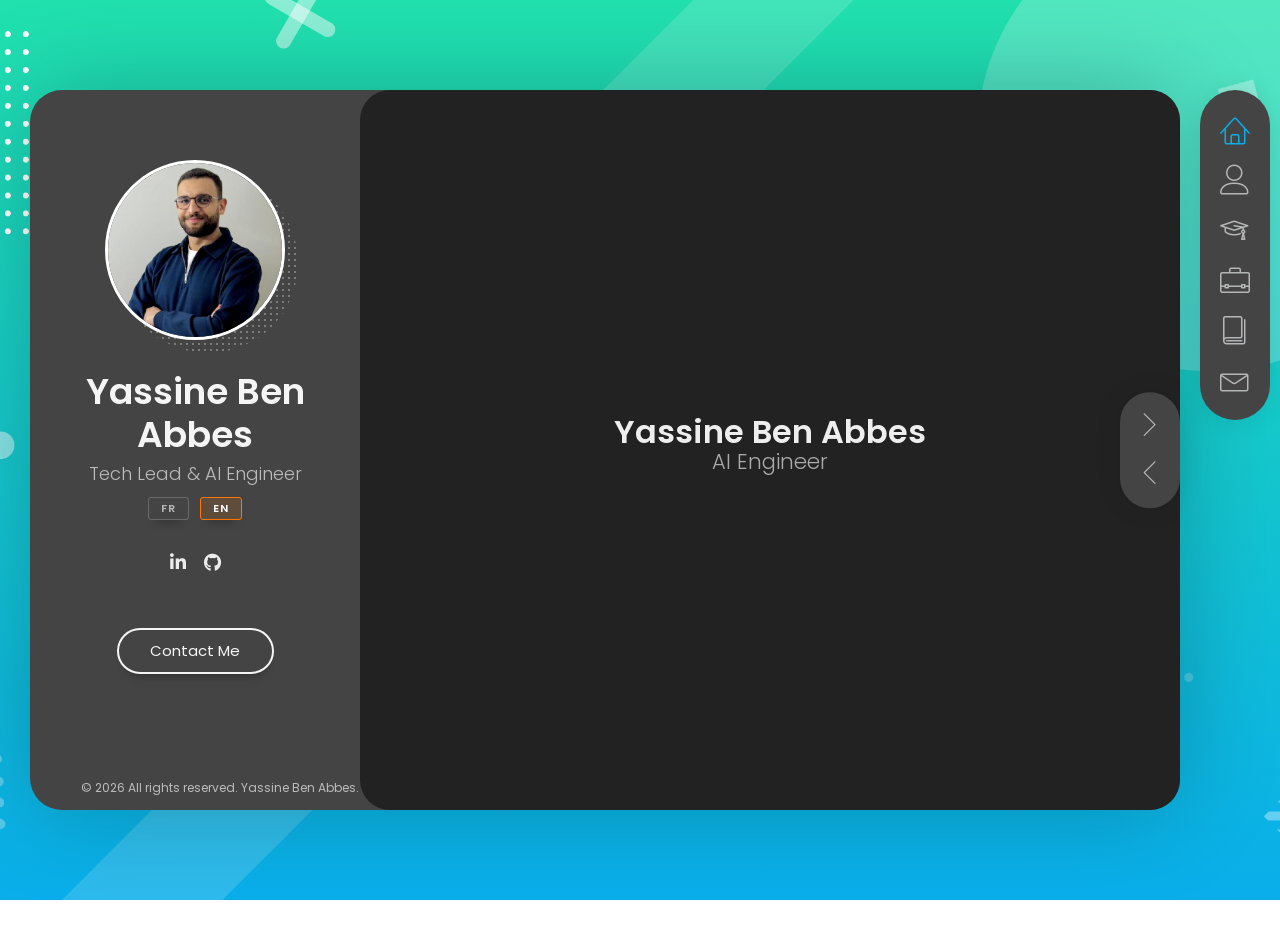
==== commit d9a8dc03: "Update portfolio for 2026: AI Engineer positioning + FR/EN i18n - Reposition as Tech Lead & AI Engin" ====
--- a/index.html
+++ b/index.html
@@ -4,10 +4,10 @@
 <head>
     <meta charset="UTF-8">
     <meta http-equiv="X-UA-Compatible" content="IE=edge">
-    <title>Yassine Ben Abbes - Portfolio</title>
+    <title>Yassine Ben Abbes - Tech Lead & Software Architect</title>
     <meta name="viewport" content="width=device-width, initial-scale=1">
-    <meta name="description" content="Yassine Ben Abbes - Web Developer Portfolio">
-    <meta name="keywords" content="web developer, portfolio, Yassine Ben Abbes">
+    <meta name="description" content="Yassine Ben Abbes - Tech Lead & Software Architect | AI Platforms, Microservices, Cloud">
+    <meta name="keywords" content="tech lead, software architect, AI engineer, microservices, Kafka, Python, Yassine Ben Abbes">
     <meta name="author" content="Yassine Ben Abbes">
     <link rel="shortcut icon" href="favicon.ico">
 
@@ -22,6 +22,62 @@
     <link rel="stylesheet" href="css/main.css" type="text/css">
 
     <script src="js/modernizr.custom.js"></script>
+
+    <style>
+        .lang-switcher {
+            display: flex;
+            justify-content: center;
+            gap: 8px;
+            margin: 12px 0 18px;
+        }
+        .lang-switcher button {
+            background: transparent;
+            border: 1px solid rgba(255, 255, 255, 0.2);
+            color: rgba(255, 255, 255, 0.6);
+            padding: 4px 12px;
+            font-size: 11px;
+            font-weight: 600;
+            letter-spacing: 1px;
+            cursor: pointer;
+            border-radius: 3px;
+            transition: all 0.2s ease;
+        }
+        .lang-switcher button:hover {
+            color: #fff;
+            border-color: rgba(255, 255, 255, 0.5);
+        }
+        .lang-switcher button.active {
+            color: #fff;
+            border-color: #ff7700;
+            background: rgba(255, 119, 0, 0.15);
+        }
+
+        .ai-intro {
+            margin-bottom: 18px;
+            opacity: 0.85;
+        }
+        .ai-tags {
+            display: flex;
+            flex-wrap: wrap;
+            gap: 10px;
+        }
+        .ai-tag {
+            display: inline-block;
+            padding: 7px 14px;
+            border: 1px solid rgba(255, 119, 0, 0.45);
+            border-radius: 20px;
+            background: rgba(255, 119, 0, 0.08);
+            color: #ff8a1f;
+            font-size: 13px;
+            font-weight: 500;
+            transition: all 0.2s ease;
+        }
+        .ai-tag:hover {
+            background: rgba(255, 119, 0, 0.18);
+            border-color: #ff7700;
+            color: #ffa64d;
+        }
+    </style>
 </head>
 
 <body>
@@ -47,45 +103,50 @@
                     </div>
                     <div class="header-titles">
                         <h2>Yassine Ben Abbes</h2>
-                        <h4>Full Stack Developer & Engineer 👨‍💻 | Technical Lead </h4>
+                        <h4 data-i18n="header.role">Tech Lead &amp; Software Architect</h4>
                     </div>
+                </div>
+
+                <div class="lang-switcher">
+                    <button type="button" data-lang="fr" aria-label="Français">FR</button>
+                    <button type="button" data-lang="en" aria-label="English">EN</button>
                 </div>
 
                 <ul class="main-menu">
                     <li class="active">
                         <a href="#home" class="nav-anim">
                             <span class="menu-icon lnr lnr-home"></span>
-                            <span class="link-text">Home</span>
+                            <span class="link-text" data-i18n="menu.home">Home</span>
                         </a>
                     </li>
                     <li>
                         <a href="#about-me" class="nav-anim">
                             <span class="menu-icon lnr lnr-user"></span>
-                            <span class="link-text">About Me</span>
+                            <span class="link-text" data-i18n="menu.about">About Me</span>
                         </a>
                     </li>
                     <li>
                         <a href="#resume" class="nav-anim">
                             <span class="menu-icon lnr lnr-graduation-hat"></span>
-                            <span class="link-text">Resume</span>
+                            <span class="link-text" data-i18n="menu.resume">Resume</span>
                         </a>
                     </li>
                     <li>
                         <a href="#portfolio" class="nav-anim">
                             <span class="menu-icon lnr lnr-briefcase"></span>
-                            <span class="link-text">Portfolio</span>
+                            <span class="link-text" data-i18n="menu.portfolio">Portfolio</span>
                         </a>
                     </li>
                     <li>
                         <a href="#blog" class="nav-anim">
                             <span class="menu-icon lnr lnr-book"></span>
-                            <span class="link-text">Blog</span>
+                            <span class="link-text" data-i18n="menu.blog">Blog</span>
                         </a>
                     </li>
                     <li>
                         <a href="#contact" class="nav-anim">
                             <span class="menu-icon lnr lnr-envelope"></span>
-                            <span class="link-text">Contact</span>
+                            <span class="link-text" data-i18n="menu.contact">Contact</span>
                         </a>
                     </li>
                 </ul>
@@ -98,11 +159,11 @@
                 </div>
 
                 <div class="header-buttons">
-                    <a href="#contact" class="btn btn-primary">Contact Me</a>
+                    <a href="#contact" class="btn btn-primary" data-i18n="menu.contactBtn">Contact Me</a>
                 </div>
 
-                <div class="copyrights">
-                    &copy; 2023 All rights reserved. Yassine Ben Abbes.
+                <div class="copyrights" data-i18n="header.copyright">
+                    &copy; 2026 All rights reserved. Yassine Ben Abbes.
                 </div>
             </header>
 
@@ -138,13 +199,13 @@
                                         <h1>Yassine Ben Abbes</h1>
                                         <div class="owl-carousel text-rotation">
                                             <div class="item">
-                                                <div class="sp-subtitle">Software Developer</div>
+                                                <div class="sp-subtitle" data-i18n="home.role1">Tech Lead</div>
                                             </div>
                                             <div class="item">
-                                                <div class="sp-subtitle">Frontend Developer</div>
+                                                <div class="sp-subtitle" data-i18n="home.role2">Software Architect</div>
                                             </div>
                                             <div class="item">
-                                                <div class="sp-subtitle">Backend Developer</div>
+                                                <div class="sp-subtitle" data-i18n="home.role3">AI / Backend Engineer</div>
                                             </div>
                                         </div>
                                     </div>
@@ -157,38 +218,31 @@
                     <!-- About Me Subpage -->
                     <section data-id="about-me" class="animated-section">
                         <div class="page-title">
-                            <h2>About <span>Me</span></h2>
+                            <h2 data-i18n="about.title">About <span>Me</span></h2>
                         </div>
 
                         <div class="section-content">
                             <!-- Personal Information -->
                             <div class="row">
                                 <div class="col-xs-12 col-sm-7">
-                                    <p>Welcome to my portfolio website! I'm Yassine, a passionate and dedicated software developer with 5 years of experience. I have a deep love for coding and a strong desire to create innovative solutions that make a positive
-                                        impact on people's lives.</p>
+                                    <p data-i18n="about.bio">Tech Lead and Software Architect with over 5 years of experience, I design and integrate complex application solutions within AI platforms. Working closely with data science teams, I develop backend services, orchestrate AI workflows through Kafka and structure microservices architectures. I master cloud deployment, CI/CD pipelines and API security.</p>
                                 </div>
 
                                 <div class="col-xs-12 col-sm-5">
                                     <div class="info-list">
                                         <ul>
                                             <li>
-                                                <span class="title">Age</span>
-                                                <span class="value">26</span>
+                                                <span class="title" data-i18n="about.info.residence">Residence</span>
+                                                <span class="value" data-i18n="about.info.residenceValue">France</span>
                                             </li>
 
                                             <li>
-                                                <span class="title">Residence</span>
-                                                <span class="value">France</span>
+                                                <span class="title" data-i18n="about.info.email">Email</span>
+                                                <span class="value">benabbesy41@gmail.com</span>
                                             </li>
 
                                             <li>
-                                                <span class="title">Email</span>
-                                                <!-- Corrected spelling from "e-mail" to "Email" -->
-                                                <span class="value">Benabbesy41@gmail.com</span>
-                                            </li>
-
-                                            <li>
-                                                <span class="title">Phone</span>
+                                                <span class="title" data-i18n="about.info.phone">Phone</span>
                                                 <span class="value">+33 7 48 34 72 83</span>
                                             </li>
                                         </ul>
@@ -203,7 +257,7 @@
                             <div class="row">
                                 <div class="col-xs-12 col-sm-12">
                                     <div class="block-title">
-                                        <h3>What <span>I Do</span></h3>
+                                        <h3 data-i18n="whatido.title">What <span>I Do</span></h3>
                                     </div>
                                 </div>
                             </div>
@@ -217,9 +271,8 @@
                                                     <i class="lnr lnr-screen"></i>
                                                 </div>
                                                 <div class="ci-text">
-                                                    <h4>Full-Stack Development</h4>
-                                                    <p>I specialize in creating end-to-end web applications, seamlessly combining the front-end user interface with a robust and scalable back-end architecture. From designing intuitive user experiences to
-                                                        implementing efficient database management, I ensure a comprehensive solution that meets the needs of both clients and end-users.</p>
+                                                    <h4 data-i18n="whatido.fullstack.title">Full-Stack Development</h4>
+                                                    <p data-i18n="whatido.fullstack.desc">I specialize in creating end-to-end web applications, seamlessly combining the front-end user interface with a robust and scalable back-end architecture. From designing intuitive user experiences to implementing efficient database management, I ensure a comprehensive solution.</p>
                                                 </div>
                                             </div>
                                             <div class="info-block-w-icon">
@@ -227,9 +280,8 @@
                                                     <i class="lnr lnr-code"></i>
                                                 </div>
                                                 <div class="ci-text">
-                                                    <h4>API Development and Integration</h4>
-                                                    <p>I specialize in building robust APIs and integrating them seamlessly with various systems. By designing and implementing APIs, I enable efficient data exchange, integration with third-party services,
-                                                        and the creation of powerful and scalable applications. I pay meticulous attention to security, documentation, and performance optimization to ensure the smooth flow of data between different platforms.</p>
+                                                    <h4 data-i18n="whatido.api.title">API Development and Integration</h4>
+                                                    <p data-i18n="whatido.api.desc">I build robust APIs and integrate them seamlessly with various systems. By designing and implementing APIs, I enable efficient data exchange, integration with third-party services, and scalable applications. I focus on security, documentation, and performance.</p>
                                                 </div>
                                             </div>
                                         </div>
@@ -241,21 +293,20 @@
                                         <div class="info-list-w-icon">
                                             <div class="info-block-w-icon">
                                                 <div class="ci-icon">
-                                                    <i class="lnr lnr-smartphone"></i>
+                                                    <i class="lnr lnr-magic-wand"></i>
                                                 </div>
                                                 <div class="ci-text">
-                                                    <h4>Mobile App Development</h4>
-                                                    <p>With a focus on creating exceptional user experiences, I develop innovative and feature-rich mobile applications for both iOS and Android platforms. Leveraging the latest tools and technologies, I transform
-                                                        ideas into fully functional apps that are intuitive, visually appealing, and optimized for performance.</p>
+                                                    <h4 data-i18n="whatido.ai.title">AI Platforms &amp; Orchestration</h4>
+                                                    <p data-i18n="whatido.ai.desc">I develop and orchestrate AI agents in a microservices architecture, using Kafka for real-time asynchronous processing. I collaborate with data science teams to turn models into reliable and observable backend services.</p>
                                                 </div>
                                             </div>
                                             <div class="info-block-w-icon">
                                                 <div class="ci-icon">
-                                                    <i class="lnr lnr-database"></i>
+                                                    <i class="lnr lnr-cloud"></i>
                                                 </div>
                                                 <div class="ci-text">
-                                                    <h4>Database Management</h4>
-                                                    <p>I design and optimize database architectures, ensuring efficient data storage, retrieval, and management for scalable applications.</p>
+                                                    <h4 data-i18n="whatido.devops.title">DevOps &amp; Cloud</h4>
+                                                    <p data-i18n="whatido.devops.desc">I set up and maintain CI/CD pipelines (GitHub Actions, Docker) with deployment on AWS / Azure. Monitoring, observability and release stabilization in production are core parts of my work.</p>
                                                 </div>
                                             </div>
                                         </div>
@@ -263,6 +314,31 @@
                                 </div>
                             </div>
                             <!-- End of Services -->
+
+                            <div class="white-space-50"></div>
+
+                            <!-- AI Engineering Core Expertise -->
+                            <div class="row">
+                                <div class="col-xs-12 col-sm-12">
+                                    <div class="block-title">
+                                        <h3 data-i18n="ai.title">AI Engineering — <span>Core Expertise</span></h3>
+                                    </div>
+                                    <p class="ai-intro" data-i18n="ai.intro">Areas where I build and ship production-grade AI systems:</p>
+                                    <div class="ai-tags">
+                                        <span class="ai-tag" data-i18n="ai.tag.agents">LLM Agent Orchestration</span>
+                                        <span class="ai-tag" data-i18n="ai.tag.mcp">MCP Servers &amp; Integrations</span>
+                                        <span class="ai-tag" data-i18n="ai.tag.tools">Tool Calling Patterns</span>
+                                        <span class="ai-tag" data-i18n="ai.tag.rag">RAG Pipelines</span>
+                                        <span class="ai-tag" data-i18n="ai.tag.docs">Document Ingestion</span>
+                                        <span class="ai-tag" data-i18n="ai.tag.knowledge">Knowledge Structuring</span>
+                                        <span class="ai-tag" data-i18n="ai.tag.workflows">Multi-step AI Workflows</span>
+                                        <span class="ai-tag" data-i18n="ai.tag.python">Python: automation, glue code, data extraction</span>
+                                        <span class="ai-tag" data-i18n="ai.tag.production">Production-grade AI Systems</span>
+                                        <span class="ai-tag" data-i18n="ai.tag.llms">OpenAI + Multi-LLM architectures</span>
+                                    </div>
+                                </div>
+                            </div>
+                            <!-- End of AI Engineering -->
 
                             <div class="white-space-20"></div>
 
@@ -391,7 +467,7 @@
                             <div class="row">
                                 <div class="col-xs-12 col-sm-12">
                                     <div class="block-title">
-                                        <h3>Fun <span>Facts</span></h3>
+                                        <h3 data-i18n="funfacts.title">Fun <span>Facts</span></h3>
                                     </div>
                                 </div>
                             </div>
@@ -400,7 +476,7 @@
                                 <div class="col-xs-12 col-sm-4">
                                     <div class="fun-fact gray-default">
                                         <i class="lnr lnr-heart"></i>
-                                        <h4>Happy Clients</h4>
+                                        <h4 data-i18n="funfacts.clients">Happy Clients</h4>
                                         <span class="fun-fact-block-value">18</span>
                                         <span class="fun-fact-block-text"></span>
                                     </div>
@@ -409,7 +485,7 @@
                                 <div class="col-xs-12 col-sm-4">
                                     <div class="fun-fact gray-default">
                                         <i class="lnr lnr-clock"></i>
-                                        <h4>Working Hours</h4>
+                                        <h4 data-i18n="funfacts.hours">Working Hours</h4>
                                         <span class="fun-fact-block-value">8760</span>
                                         <span class="fun-fact-block-text"></span>
                                     </div>
@@ -418,7 +494,7 @@
                                 <div class="col-xs-12 col-sm-4">
                                     <div class="fun-fact gray-default">
                                         <i class="lnr lnr-cloud-upload"></i>
-                                        <h4>Contributions</h4>
+                                        <h4 data-i18n="funfacts.contrib">Contributions</h4>
                                         <span class="fun-fact-block-value">3045</span>
                                         <span class="fun-fact-block-text"></span>
                                     </div>
@@ -434,7 +510,7 @@
                     <!-- Resume Subpage -->
                     <section data-id="resume" class="animated-section">
                         <div class="page-title">
-                            <h2>Resume</h2>
+                            <h2 data-i18n="resume.title">Resume</h2>
                         </div>
 
                         <div class="section-content">
@@ -443,64 +519,64 @@
                                 <div class="col-xs-12 col-sm-7">
 
                                     <div class="block-title">
-                                        <h3>Education</h3>
+                                        <h3 data-i18n="resume.education">Education</h3>
                                     </div>
                                     <div class="timeline timeline-second-style clearfix">
 
                                         <div class="timeline-item clearfix">
                                             <div class="left-part">
                                                 <h5 class="item-period">2023 - 2024</h5>
-                                                <span class="item-company">Université Toulouse - Jean Jaurès, France</span>
+                                                <span class="item-company" data-i18n="edu.toulouse.school">Université Toulouse - Jean Jaurès, France</span>
                                             </div>
                                             <div class="divider"></div>
                                             <div class="right-part">
-                                                <h4 class="item-title">Master 2</h4>
-                                                <p>Ingénierie de l'Information Numérique (I2N).</p>
+                                                <h4 class="item-title" data-i18n="edu.toulouse.title">Master 2</h4>
+                                                <p data-i18n="edu.toulouse.desc">Digital Information Engineering (I2N)</p>
                                             </div>
                                         </div>
                                         <div class="timeline-item clearfix">
                                             <div class="left-part">
-                                                <h5 class="item-period">2021</h5>
-                                                <span class="item-company">Nanjing University of Posts and Telecommunications, CHINA</span>
+                                                <h5 class="item-period">2020 - 2021</h5>
+                                                <span class="item-company" data-i18n="edu.nanjing.school">Nanjing University of Posts and Telecommunications, China</span>
                                             </div>
                                             <div class="divider"></div>
                                             <div class="right-part">
-                                                <h4 class="item-title">Master</h4>
-                                                <p>Computer Science & Technology Research Area Ai-Natural Language Processing</p>
+                                                <h4 class="item-title" data-i18n="edu.nanjing.title">Master 2</h4>
+                                                <p data-i18n="edu.nanjing.desc">Computer Science &amp; Technology - AI / Natural Language Processing</p>
                                             </div>
                                         </div>
 
                                         <div class="timeline-item clearfix">
                                             <div class="left-part">
-                                                <h5 class="item-period">2020</h5>
-                                                <span class="item-company">Mohammed V University in Rabat, Morocco</span>
+                                                <h5 class="item-period">2019 - 2020</h5>
+                                                <span class="item-company" data-i18n="edu.rabat.school">Mohammed V University in Rabat, Morocco</span>
                                             </div>
                                             <div class="divider"></div>
                                             <div class="right-part">
-                                                <h4 class="item-title">Master 1</h4>
-                                                <p>Intelligent Processing System IPS.</p>
+                                                <h4 class="item-title" data-i18n="edu.rabat.title">Master 1</h4>
+                                                <p data-i18n="edu.rabat.desc">Intelligent Processing System (IPS)</p>
                                             </div>
                                         </div>
                                         <div class="timeline-item clearfix">
                                             <div class="left-part">
-                                                <h5 class="item-period">2019-2020</h5>
-                                                <span class="item-company">Higher School of Technology Sale, Morocco</span>
+                                                <h5 class="item-period">2018 - 2019</h5>
+                                                <span class="item-company" data-i18n="edu.est.school">Higher School of Technology Sale, Morocco</span>
                                             </div>
                                             <div class="divider"></div>
                                             <div class="right-part">
-                                                <h4 class="item-title">Bachelor</h4>
-                                                <p>Information System and Big data.</p>
+                                                <h4 class="item-title" data-i18n="edu.est.title">Bachelor</h4>
+                                                <p data-i18n="edu.est.desc">Information System and Big Data</p>
                                             </div>
                                         </div>
                                         <div class="timeline-item clearfix">
                                             <div class="left-part">
-                                                <h5 class="item-period">2017-2029</h5>
-                                                <span class="item-company">Technical High School Settat, Morocco</span>
+                                                <h5 class="item-period">2017 - 2019</h5>
+                                                <span class="item-company" data-i18n="edu.settat.school">Technical High School Settat, Morocco</span>
                                             </div>
                                             <div class="divider"></div>
                                             <div class="right-part">
-                                                <h4 class="item-title">Advanced Technician's Certificate</h4>
-                                                <p>Information Systems Development</p>
+                                                <h4 class="item-title" data-i18n="edu.settat.title">Advanced Technician's Certificate</h4>
+                                                <p data-i18n="edu.settat.desc">Information Systems Development</p>
                                             </div>
                                         </div>
                                     </div>
@@ -509,60 +585,67 @@
                                     <div class="white-space-50"></div>
 
                                     <div class="block-title">
-                                        <h3>Experience</h3>
+                                        <h3 data-i18n="resume.experience">Experience</h3>
                                     </div>
 
                                     <div class="timeline timeline-second-style clearfix">
                                         <div class="timeline-item clearfix">
                                             <div class="left-part">
-                                                <h5 class="item-period">September 2022</h5>
-                                                <span class="item-company">Digitalent</span>
+                                                <h5 class="item-period" data-i18n="exp.investance.period">Jan 2026 - Present</h5>
+                                                <span class="item-company" data-i18n="exp.investance.company">Investance Partners</span>
                                             </div>
                                             <div class="divider"></div>
                                             <div class="right-part">
-                                                <h4 class="item-title">Full Stack Developer</h4>
-                                                <p>Implementation of a Web Interface Architecture. Involved in the design of new features and the continuous improvement of the platform. Developing the back-end part & front-end part to visualize the results
-                                                    of the solutions developed on the platform (graphs and result renderings). Development skills using technologies like #Python #Flask #NuxtJS and #Devops.</p>
-                                            </div>
-                                        </div>
+                                                <h4 class="item-title" data-i18n="exp.investance.title">Tech Lead Developer</h4>
+                                                <p data-i18n="exp.investance.desc"><strong>Paradoxe.ai</strong> — AI platform. Development and evolution of AI agents with integration of external connectors (third-party APIs, databases, cloud services). Flow security, release stabilization, CI/CD pipelines (GitHub Actions, Docker), AWS deployment. Code review, monitoring and observability of production services.</p>
+                                            </div>
+                                        </div>
+
                                         <div class="timeline-item clearfix">
                                             <div class="left-part">
-                                                <h5 class="item-period">May 2022 - Jun 2022</h5>
-                                                <span class="item-company">SPS Technology, Freelance</span>
+                                                <h5 class="item-period" data-i18n="exp.digitalent.period">Sep 2022 - Dec 2025</h5>
+                                                <span class="item-company" data-i18n="exp.digitalent.company">Digitalent</span>
                                             </div>
                                             <div class="divider"></div>
                                             <div class="right-part">
-                                                <h4 class="item-title">Full Stack Developer</h4>
-                                                <p>Development of an Easy-to-Use, Robust, and Modern Inventory Management Mobile Application and Website. <br> Development skills using technologies like #Flutter #Laravel Lumen #Vue.js.
-                                                </p>
+                                                <h4 class="item-title" data-i18n="exp.digitalent.title">Full Stack Developer</h4>
+                                                <p data-i18n="exp.digitalent.desc">Development of the <strong>MIA</strong> platform, a microservices-based AI platform for processing orchestration. Design of REST APIs in collaboration with data science teams. Asynchronous orchestration of AI agents via Kafka. Docker containerization, CI/CD GitHub Actions, AWS deployment. Major client projects: <strong>Framatome, Attijariwafa Bank, Picard</strong>.</p>
                                             </div>
                                         </div>
 
                                         <div class="timeline-item clearfix">
                                             <div class="left-part">
-                                                <h5 class="item-period">Jan 2022 - Apr 2022</h5>
-                                                <span class="item-company">MS INVEST (STILL MAROC), Freelance</span>
+                                                <h5 class="item-period" data-i18n="exp.sps.period">May 2022 - Jun 2022</h5>
+                                                <span class="item-company" data-i18n="exp.sps.company">SPS Technology, Freelance</span>
                                             </div>
                                             <div class="divider"></div>
                                             <div class="right-part">
-                                                <h4 class="item-title">Full Stack Developer</h4>
-                                                <p>Development of a Mobile Application and Website for MS INVEST, Official Distributor of the German Brand STILL. This Solution Provides Personalized After-Sales Service
-                                                    <br> Development skills using technologies like #Flutter #Laravel Lumen #Vue.js.
-                                                </p>
+                                                <h4 class="item-title" data-i18n="exp.sps.title">Full Stack Developer</h4>
+                                                <p data-i18n="exp.sps.desc">Design and development of a multi-user inventory management solution (logistics flow tracking, orders and returns). Stack: #Flutter #Laravel Lumen #Vue.js.</p>
                                             </div>
                                         </div>
 
                                         <div class="timeline-item clearfix">
                                             <div class="left-part">
-                                                <h5 class="item-period">Dec 2021 - Feb 2022</h5>
-                                                <span class="item-company">After school, Freelance</span>
+                                                <h5 class="item-period" data-i18n="exp.msinvest.period">Jan 2022 - Apr 2022</h5>
+                                                <span class="item-company" data-i18n="exp.msinvest.company">MS INVEST (STILL MAROC), Freelance</span>
                                             </div>
                                             <div class="divider"></div>
                                             <div class="right-part">
-                                                <h4 class="item-title">Web Developer</h4>
-                                                <p>Development and Implementation of an e-Learning Platform
-                                                    <br> Development skills using technologies like #Laravel #Vue.js.
-                                                </p>
+                                                <h4 class="item-title" data-i18n="exp.msinvest.title">Full Stack Developer</h4>
+                                                <p data-i18n="exp.msinvest.desc">Web and mobile after-sales service management application for MS INVEST, official distributor of the German brand STILL. Intervention tracking, spare parts, analytical dashboard. Stack: #Flutter #Laravel Lumen #Vue.js.</p>
+                                            </div>
+                                        </div>
+
+                                        <div class="timeline-item clearfix">
+                                            <div class="left-part">
+                                                <h5 class="item-period" data-i18n="exp.afterschool.period">Dec 2021 - Feb 2022</h5>
+                                                <span class="item-company" data-i18n="exp.afterschool.company">After School, Freelance</span>
+                                            </div>
+                                            <div class="divider"></div>
+                                            <div class="right-part">
+                                                <h4 class="item-title" data-i18n="exp.afterschool.title">Web Developer</h4>
+                                                <p data-i18n="exp.afterschool.desc">Multi-profile e-learning platform (students, teachers, parents, administrators). Educational management modules, Zoom virtual classes, quizzes, attendance tracking. Stack: #Laravel #Vue.js.</p>
                                             </div>
                                         </div>
                                     </div>
@@ -573,7 +656,7 @@
                                 <div class="col-xs-12 col-sm-5">
                                     <!-- Design Skills -->
                                     <div class="block-title">
-                                        <h3>Programming <span>Languages</span></h3>
+                                        <h3 data-i18n="skills.prog">Programming <span>Languages</span></h3>
                                     </div>
 
                                     <div class="skills-info skills-second-style">
@@ -630,7 +713,7 @@
 
                                     <!-- Coding Skills -->
                                     <div class="block-title">
-                                        <h3>Web <span>Development</span></h3>
+                                        <h3 data-i18n="skills.web">Web <span>Development</span></h3>
                                     </div>
 
                                     <div class="skills-info skills-second-style">
@@ -646,7 +729,7 @@
 
                                         <!-- Skill 6 -->
                                         <div class="skill clearfix">
-                                            <h4>JavaScript frameworks (VUE.JS)</h4>
+                                            <h4>JavaScript frameworks (Vue.js / Nuxt.js)</h4>
                                             <div class="skill-value">90%</div>
                                         </div>
                                         <div class="skill-container skill-6">
@@ -656,7 +739,7 @@
 
                                         <!-- Skill 7 -->
                                         <div class="skill clearfix">
-                                            <h4>Responsive web design</h4>
+                                            <h4 data-i18n="skills.responsive">Responsive web design</h4>
                                             <div class="skill-value">100%</div>
                                         </div>
                                         <div class="skill-container skill-7">
@@ -685,24 +768,32 @@
 
                                     <!-- Coding Skills -->
                                     <div class="block-title">
-                                        <h3>Backend <span>Development</span></h3>
+                                        <h3 data-i18n="skills.backend">Backend <span>Development</span></h3>
                                     </div>
 
                                     <div class="skills-info skills-second-style">
                                         <!-- Skill 5 -->
                                         <div class="skill clearfix">
+                                            <h4>Python, Flask</h4>
+                                            <div class="skill-value">92%</div>
+                                        </div>
+                                        <div class="skill-container skill-5">
+                                            <div class="skill-percentage"></div>
+                                        </div>
+                                        <!-- End of Skill 5 -->
+
+                                        <div class="skill clearfix">
                                             <h4>PHP, Laravel, Laravel Lumen</h4>
                                             <div class="skill-value">91%</div>
                                         </div>
                                         <div class="skill-container skill-5">
                                             <div class="skill-percentage"></div>
                                         </div>
-                                        <!-- End of Skill 5 -->
 
                                         <!-- Skill 6 -->
                                         <div class="skill clearfix">
-                                            <h4>Node.Js, Express.Js</h4>
-                                            <div class="skill-value">70%</div>
+                                            <h4>Node.js, Express.js</h4>
+                                            <div class="skill-value">75%</div>
                                         </div>
                                         <div class="skill-container skill-6">
                                             <div class="skill-percentage"></div>
@@ -711,7 +802,7 @@
 
                                         <!-- Skill 7 -->
                                         <div class="skill clearfix">
-                                            <h4>Database management (SQL, MongoDB)</h4>
+                                            <h4 data-i18n="skills.dbmgmt">Database management (SQL, PostgreSQL, MongoDB)</h4>
                                             <div class="skill-value">85%</div>
                                         </div>
                                         <div class="skill-container skill-5">
@@ -721,7 +812,7 @@
 
                                         <!-- Skill 8 -->
                                         <div class="skill clearfix">
-                                            <h4>API development</h4>
+                                            <h4 data-i18n="skills.apidev">API development</h4>
                                             <div class="skill-value">91%</div>
                                         </div>
                                         <div class="skill-container skill-5">
@@ -731,125 +822,116 @@
 
                                         <!-- Skill 9 -->
                                         <div class="skill clearfix">
-                                            <h4>Kafka (message broker & orchestration)</h4>
+                                            <h4 data-i18n="skills.kafka">Kafka (message broker &amp; orchestration)</h4>
+                                            <div class="skill-value">85%</div>
+                                        </div>
+                                        <div class="skill-container skill-5">
+                                            <div class="skill-percentage"></div>
+                                        </div>
+                                        <!-- End of Skill 9 -->
+                                    </div>
+                                    <!-- End of Coding Skills -->
+
+
+                                    <div class="white-space-10"></div>
+
+                                    <!-- Coding Skills -->
+                                    <div class="block-title">
+                                        <h3 data-i18n="skills.mobile">Mobile App <span>Development</span></h3>
+                                    </div>
+
+                                    <div class="skills-info skills-second-style">
+                                        <div class="skill clearfix">
+                                            <h4 data-i18n="skills.crossplatform">Cross-platform frameworks (Flutter)</h4>
+                                            <div class="skill-value">85%</div>
+                                        </div>
+                                        <div class="skill-container skill-5">
+                                            <div class="skill-percentage"></div>
+                                        </div>
+                                    </div>
+
+                                    <div class="white-space-10"></div>
+
+                                    <!-- DevOps Skills -->
+                                    <div class="block-title">
+                                        <h3 data-i18n="skills.devops">Dev <span>Ops &amp; Cloud</span></h3>
+                                    </div>
+
+                                    <div class="skills-info skills-second-style">
+                                        <div class="skill clearfix">
+                                            <h4 data-i18n="skills.cicd">CI/CD (GitHub Actions)</h4>
+                                            <div class="skill-value">91%</div>
+                                        </div>
+                                        <div class="skill-container skill-5">
+                                            <div class="skill-percentage"></div>
+                                        </div>
+
+                                        <div class="skill clearfix">
+                                            <h4 data-i18n="skills.deploy">Deployment tools (Docker, Git)</h4>
+                                            <div class="skill-value">88%</div>
+                                        </div>
+                                        <div class="skill-container skill-5">
+                                            <div class="skill-percentage"></div>
+                                        </div>
+
+                                        <div class="skill clearfix">
+                                            <h4 data-i18n="skills.cloud">Cloud platforms (AWS, Azure)</h4>
+                                            <div class="skill-value">80%</div>
+                                        </div>
+                                        <div class="skill-container skill-5">
+                                            <div class="skill-percentage"></div>
+                                        </div>
+
+                                        <div class="skill clearfix">
+                                            <h4 data-i18n="skills.monitoring">Monitoring (Grafana)</h4>
                                             <div class="skill-value">75%</div>
                                         </div>
                                         <div class="skill-container skill-3">
                                             <div class="skill-percentage"></div>
                                         </div>
-                                        <!-- End of Skill 9 -->
-                                    </div>
-                                    <!-- End of Coding Skills -->
-
+                                    </div>
+                                    <!-- End of DevOps Skills -->
 
                                     <div class="white-space-10"></div>
 
-                                    <!-- Coding Skills -->
-                                    <div class="block-title">
-                                        <h3>Mobile App <span>Development</span></h3>
-                                    </div>
-
-                                    <div class="skills-info skills-second-style">
-                                        <!-- Skill 5 -->
-                                        <div class="skill clearfix">
-                                            <h4>Cross-platform frameworks (Flutter)</h4>
-                                            <div class="skill-value">91%</div>
-                                        </div>
-                                        <div class="skill-container skill-5">
-                                            <div class="skill-percentage"></div>
-                                        </div>
-                                        <!-- End of Skill 5 -->
-
-                                        <!-- Skill 6 -->
-
-                                        <!-- End of Skill 6 -->
-
-                                        <!-- Skill 7 -->
-
-                                        <!-- End of Skill 7 -->
-
-                                        <!-- Skill 8 -->
-
-                                        <!-- End of Skill 8 -->
-
-                                        <div class="white-space-10"></div>
-
-                                        <!-- Coding Skills -->
-                                        <div class="block-title">
-                                            <h3>Dev <span>Ops</span></h3>
-                                        </div>
-
-                                        <div class="skills-info skills-second-style">
-                                            <!-- Skill 5 -->
-                                            <div class="skill clearfix">
-                                                <h4>Continuous Integration and Continuous Deployment (CI/CD)</h4>
-                                                <div class="skill-value">91%</div>
-                                            </div>
-                                            <div class="skill-container skill-5">
-                                                <div class="skill-percentage"></div>
-                                            </div>
-                                            <!-- End of Skill 5 -->
-
-                                            <!-- Skill 6 -->
-                                            <div class="skill clearfix">
-                                                <h4>Deployment tools (Docker,GIT)</h4>
-                                                <div class="skill-value">85%</div>
-                                            </div>
-                                            <div class="skill-container skill-6">
-                                                <div class="skill-percentage"></div>
-                                            </div>
-                                            <!-- End of Skill 6 -->
-
-                                            <!-- Skill 7 -->
-                                            <div class="skill clearfix">
-                                                <h4>Cloud platforms (AWS)</h4>
-                                                <div class="skill-value">72%</div>
-                                            </div>
-                                            <div class="skill-container skill-3">
-                                                <div class="skill-percentage"></div>
-                                            </div>
-                                            <!-- End of Skill 7 -->
-
-                                            <!-- Skill 8 -->
-
-                                            <!-- End of Skill 8 -->
-
-                                            <!-- Skill 9 -->
-
-                                            <!-- End of Skill 9 -->
-                                        </div>
-                                        <!-- End of Coding Skills -->
-                                        <!-- Skill 9 -->
-
-                                        <!-- End of Skill 9 -->
-                                    </div>
-                                    <!-- End of Coding Skills -->
+                                    <!-- Languages -->
+                                    <div class="block-title">
+                                        <h3 data-i18n="languages.title">Languages</h3>
+                                    </div>
+
+                                    <ul class="knowledges">
+                                        <li data-i18n="languages.fr">French — Native</li>
+                                        <li data-i18n="languages.en">English — Fluent</li>
+                                        <li data-i18n="languages.ar">Arabic — Native</li>
+                                    </ul>
+                                    <!-- End of Languages -->
+
                                     <div class="white-space-10"></div>
 
                                     <!-- Knowledges -->
                                     <div class="block-title">
-                                        <h3>Knowledges</h3>
+                                        <h3 data-i18n="knowledges.title">Knowledges</h3>
                                     </div>
 
                                     <ul class="knowledges">
-                                        <li>Machine Learning</li>
-                                        <li>Project management tools</li>
-                                        <li>Agile methodologies</li>
-                                        <li>Time Management</li>
-                                        <li>Communication</li>
-                                        <li>Problem-Solving</li>
-                                        <li>Social Networking</li>
-                                        <li>Flexibility</li>
+                                        <li data-i18n="kn.ml">Machine Learning</li>
+                                        <li data-i18n="kn.pm">Project management tools</li>
+                                        <li data-i18n="kn.agile">Agile / Scrum methodologies</li>
+                                        <li data-i18n="kn.time">Time Management</li>
+                                        <li data-i18n="kn.comm">Communication</li>
+                                        <li data-i18n="kn.problem">Problem-Solving</li>
+                                        <li data-i18n="kn.social">Social Networking</li>
+                                        <li data-i18n="kn.flex">Flexibility</li>
                                     </ul>
                                     <!-- End of Knowledges -->
                                     <div class="white-space-10"></div>
 
                                     <div class="block-title">
-                                        <h3>Self training</h3>
+                                        <h3 data-i18n="selftraining.title">Self training</h3>
                                     </div>
 
                                     <ul class="knowledges">
-                                        <li>Spring boot</li>
+                                        <li>Spring Boot</li>
                                         <li>Angular</li>
                                     </ul>
                                 </div>
@@ -863,7 +945,7 @@
                             <div class="row">
                                 <div class="col-xs-12 col-sm-12">
                                     <div class="block-title">
-                                        <h3>Certificates</h3>
+                                        <h3 data-i18n="cert.title">Certificates</h3>
                                     </div>
                                 </div>
                             </div>
@@ -878,10 +960,10 @@
 
                                         <div class="certi-content">
                                             <div class="certi-title">
-                                                <h4>Crash Course on Python</h4>
+                                                <h4 data-i18n="cert.python.title">Crash Course on Python</h4>
                                             </div>
                                             <div class="certi-id">
-                                                <span>Credentiel ID: YN5PATA3BRVS</span>
+                                                <span data-i18n="cert.python.id">Credential ID: YN5PATA3BRVS</span>
                                             </div>
                                             <div class="certi-date">
                                                 <span>Sep 2022</span>
@@ -903,7 +985,7 @@
 
                                         <div class="certi-content">
                                             <div class="certi-title">
-                                                <h4>Introduction Microsoft Azure</h4>
+                                                <h4 data-i18n="cert.azure.title">Introduction Microsoft Azure</h4>
                                             </div>
                                             <div class="certi-company">
                                                 <span></span>
@@ -921,7 +1003,7 @@
 
                                         <div class="certi-content">
                                             <div class="certi-title">
-                                                <h4>Associate SQL Certificate</h4>
+                                                <h4 data-i18n="cert.sql.title">Associate SQL Certificate</h4>
                                             </div>
                                             <div class="certi-company">
                                                 <span></span>
@@ -939,7 +1021,7 @@
                     <!-- Portfolio Subpage -->
                     <section data-id="portfolio" class="animated-section">
                         <div class="page-title">
-                            <h2>Portfolio</h2>
+                            <h2 data-i18n="portfolio.title">Portfolio</h2>
                         </div>
 
                         <div class="section-content">
@@ -962,7 +1044,7 @@
 
                                                 <i class="far fa-file-alt"></i>
                                                 <h4 class="name">Digitalent</h4>
-                                                <span class="category">Detailed</span>
+                                                <span class="category" data-i18n="portfolio.category">Detailed</span>
                                             </figure>
 
 
@@ -974,7 +1056,7 @@
 
                                                 <i class="far fa-file-alt"></i>
                                                 <h4 class="name">MS INVEST</h4>
-                                                <span class="category">Detailed</span>
+                                                <span class="category" data-i18n="portfolio.category">Detailed</span>
                                             </figure>
 
 
@@ -987,7 +1069,7 @@
 
                                                 <i class="far fa-file-alt"></i>
                                                 <h4 class="name">SPS technology</h4>
-                                                <span class="category">Detailed</span>
+                                                <span class="category" data-i18n="portfolio.category">Detailed</span>
                                             </figure>
 
                                             <figure class="item standard" data-groups='["category_all", "category_detailed"]'>
@@ -998,7 +1080,7 @@
 
                                                 <i class="far fa-file-alt"></i>
                                                 <h4 class="name">After School</h4>
-                                                <span class="category">Detailed</span>
+                                                <span class="category" data-i18n="portfolio.category">Detailed</span>
                                             </figure>
 
 
@@ -1027,7 +1109,7 @@
                     <!-- Blog Subpage -->
                     <section data-id="blog" class="animated-section">
                         <div class="page-title">
-                            <h2>Blog</h2>
+                            <h2 data-i18n="blog.title">Blog</h2>
                         </div>
 
                         <div class="section-content">
@@ -1080,7 +1162,7 @@
                     <!-- Contact Subpage -->
                     <section data-id="contact" class="animated-section">
                         <div class="page-title">
-                            <h2>Contact</h2>
+                            <h2 data-i18n="contact.title">Contact</h2>
                         </div>
 
                         <div class="section-content">
@@ -1090,7 +1172,7 @@
                                 <div class="col-xs-12 col-sm-4">
                                     <div class="lm-info-block gray-default">
                                         <i class="lnr lnr-map-marker"></i>
-                                        <h4>France</h4>
+                                        <h4 data-i18n="contact.country">France</h4>
                                         <span class="lm-info-block-value"></span>
                                         <span class="lm-info-block-text"></span>
                                     </div>
@@ -1111,7 +1193,7 @@
 
                                     <div class="lm-info-block gray-default">
                                         <i class="lnr lnr-checkmark-circle"></i>
-                                        <h4>Freelance Available</h4>
+                                        <h4 data-i18n="contact.freelance">Freelance Available</h4>
                                         <span class="lm-info-block-value"></span>
                                         <span class="lm-info-block-text"></span>
                                     </div>
@@ -1128,7 +1210,7 @@
                                         </div>
                                     </div>
                                     <div class="block-title">
-                                        <h3>How Can I <span>Help You?</span></h3>
+                                        <h3 data-i18n="contact.help.title">How Can I <span>Help You?</span></h3>
                                     </div>
 
                                     <form action="https://formspree.io/f/mknaljoa" method="post">
@@ -1139,21 +1221,21 @@
                                                 <div class="left-column">
                                                     <div class="form-group form-group-with-icon">
                                                         <input id="form_name" type="text" name="name" class="form-control" placeholder="" required="required" data-error="Name is required.">
-                                                        <label>Full Name</label>
+                                                        <label data-i18n="contact.form.name">Full Name</label>
                                                         <div class="form-control-border"></div>
                                                         <div class="help-block with-errors"></div>
                                                     </div>
 
                                                     <div class="form-group form-group-with-icon">
                                                         <input id="form_email" type="email" name="email" class="form-control" placeholder="" required="required" data-error="Valid email is required.">
-                                                        <label>Email Address</label>
+                                                        <label data-i18n="contact.form.email">Email Address</label>
                                                         <div class="form-control-border"></div>
                                                         <div class="help-block with-errors"></div>
                                                     </div>
 
                                                     <div class="form-group form-group-with-icon">
                                                         <input id="form_subject" type="text" name="subject" class="form-control" placeholder="" required="required" data-error="Subject is required.">
-                                                        <label>Subject</label>
+                                                        <label data-i18n="contact.form.subject">Subject</label>
                                                         <div class="form-control-border"></div>
                                                         <div class="help-block with-errors"></div>
                                                     </div>
@@ -1161,7 +1243,7 @@
                                                 <div class="right-column">
                                                     <div class="form-group form-group-with-icon">
                                                         <textarea id="form_message" name="message" class="form-control" placeholder="" rows="7" required="required" data-error="Please, leave me a message."></textarea>
-                                                        <label>Message</label>
+                                                        <label data-i18n="contact.form.message">Message</label>
                                                         <div class="form-control-border"></div>
                                                         <div class="help-block with-errors"></div>
                                                     </div>
@@ -1169,7 +1251,7 @@
                                             </div>
 
 
-                                            <input type="submit" value="Send message">
+                                            <input type="submit" value="Send message" data-i18n-value="contact.form.send">
                                         </div>
                                     </form>
                                 </div>
@@ -1199,6 +1281,7 @@
 
     <script src="js/validator.js"></script>
     <script src="js/main.js"></script>
+    <script src="js/i18n.js"></script>
     <script defer src="https://static.cloudflareinsights.com/beacon.min.js/v52afc6f149f6479b8c77fa569edb01181681764108816" integrity="sha512-jGCTpDpBAYDGNYR5ztKt4BQPGef1P0giN6ZGVUi835kFF88FOmmn8jBQWNgrNd8g/Yu421NdgWhwQoaOPFflDw==" data-cf-beacon='{"rayId":"7d1832fce969867a","version":"2023.4.0","r":1,"b":1,"token":"94b99c0576dc45bf9d669fb5e9256829","si":100}'
         crossorigin="anonymous"></script>
 
